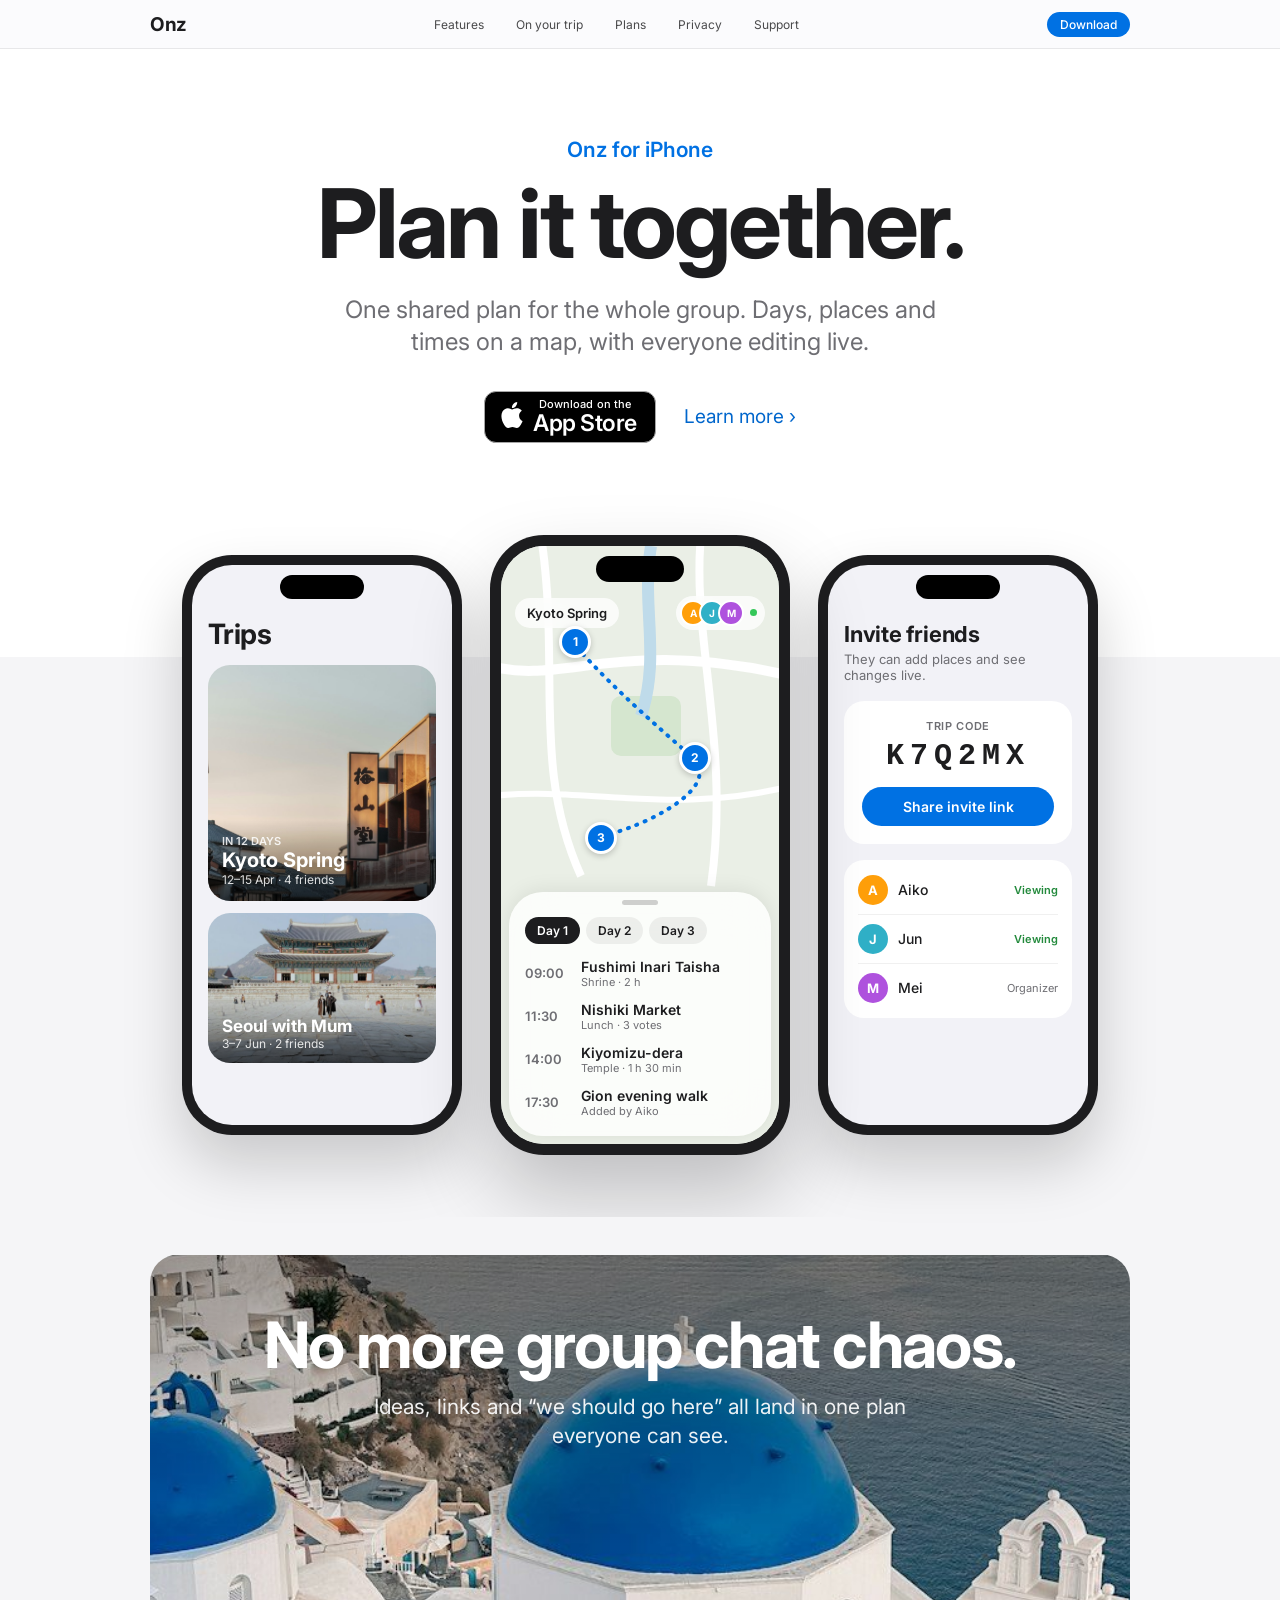
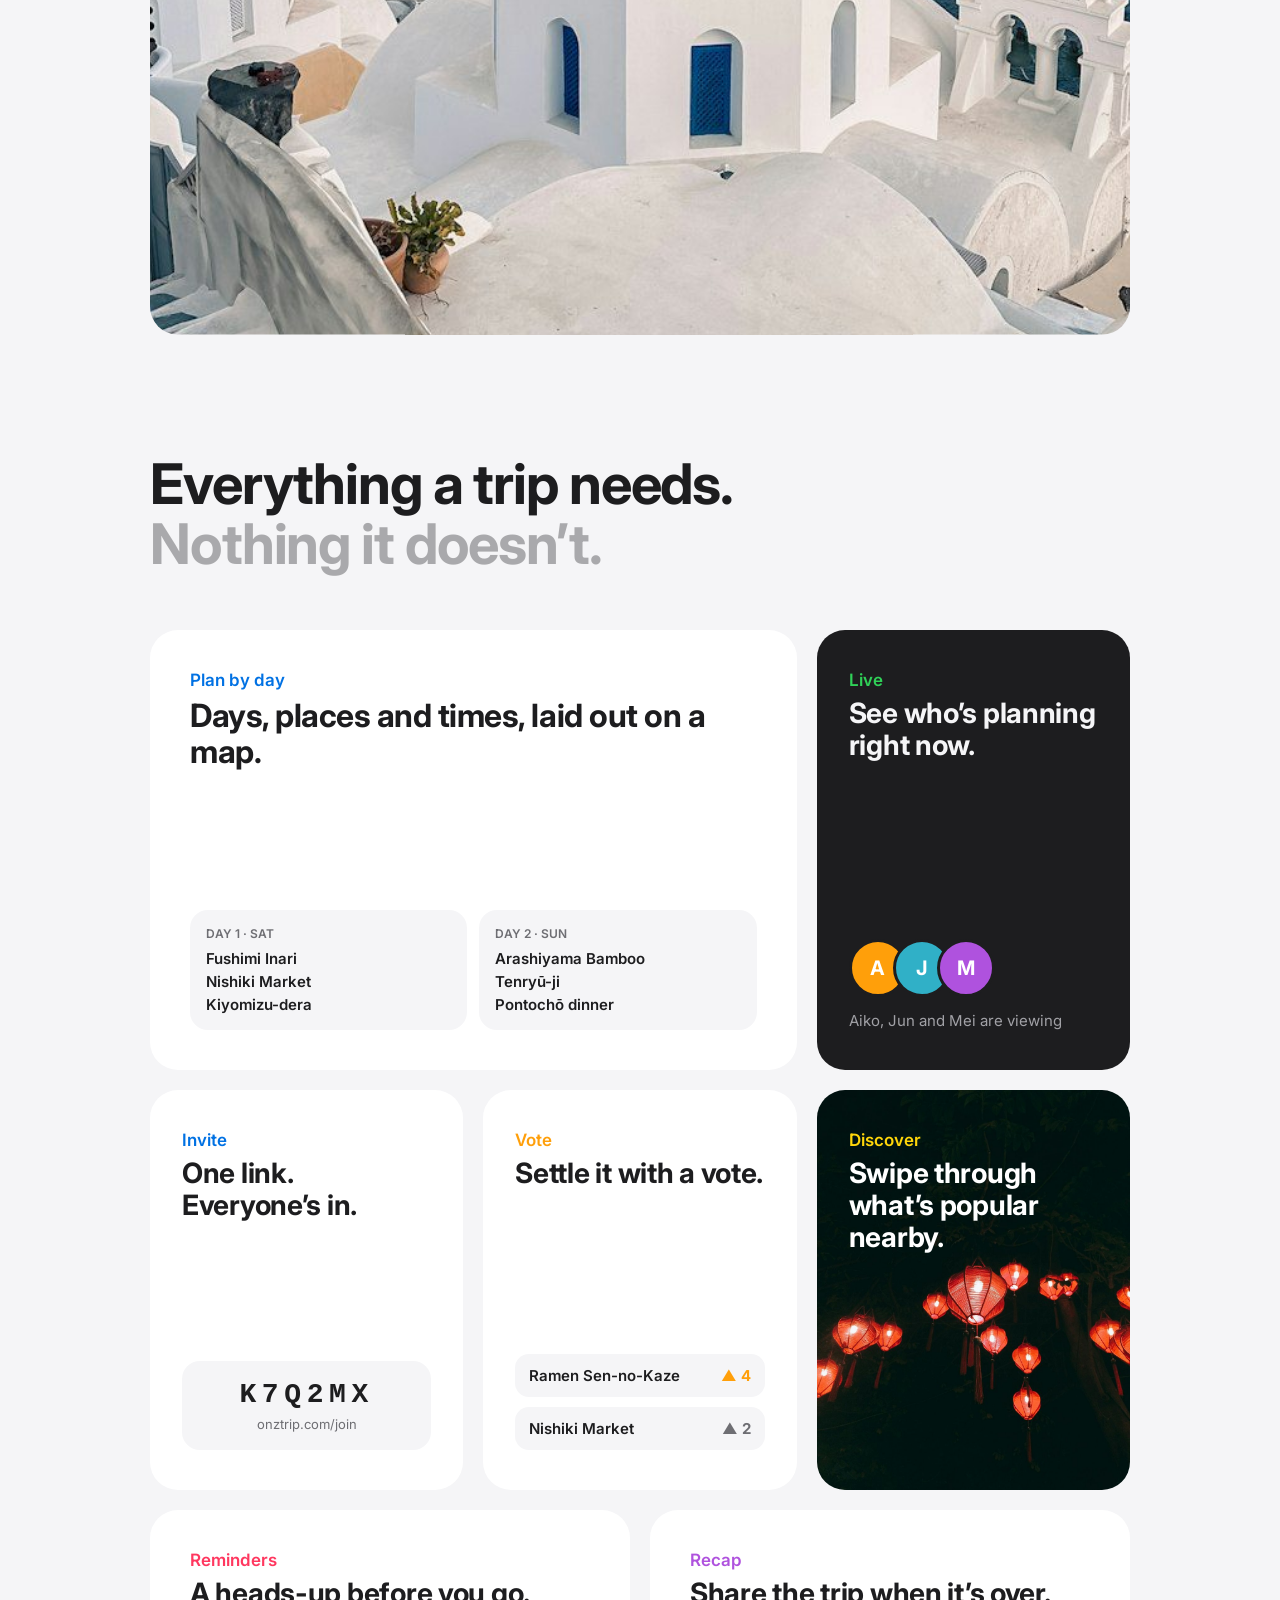
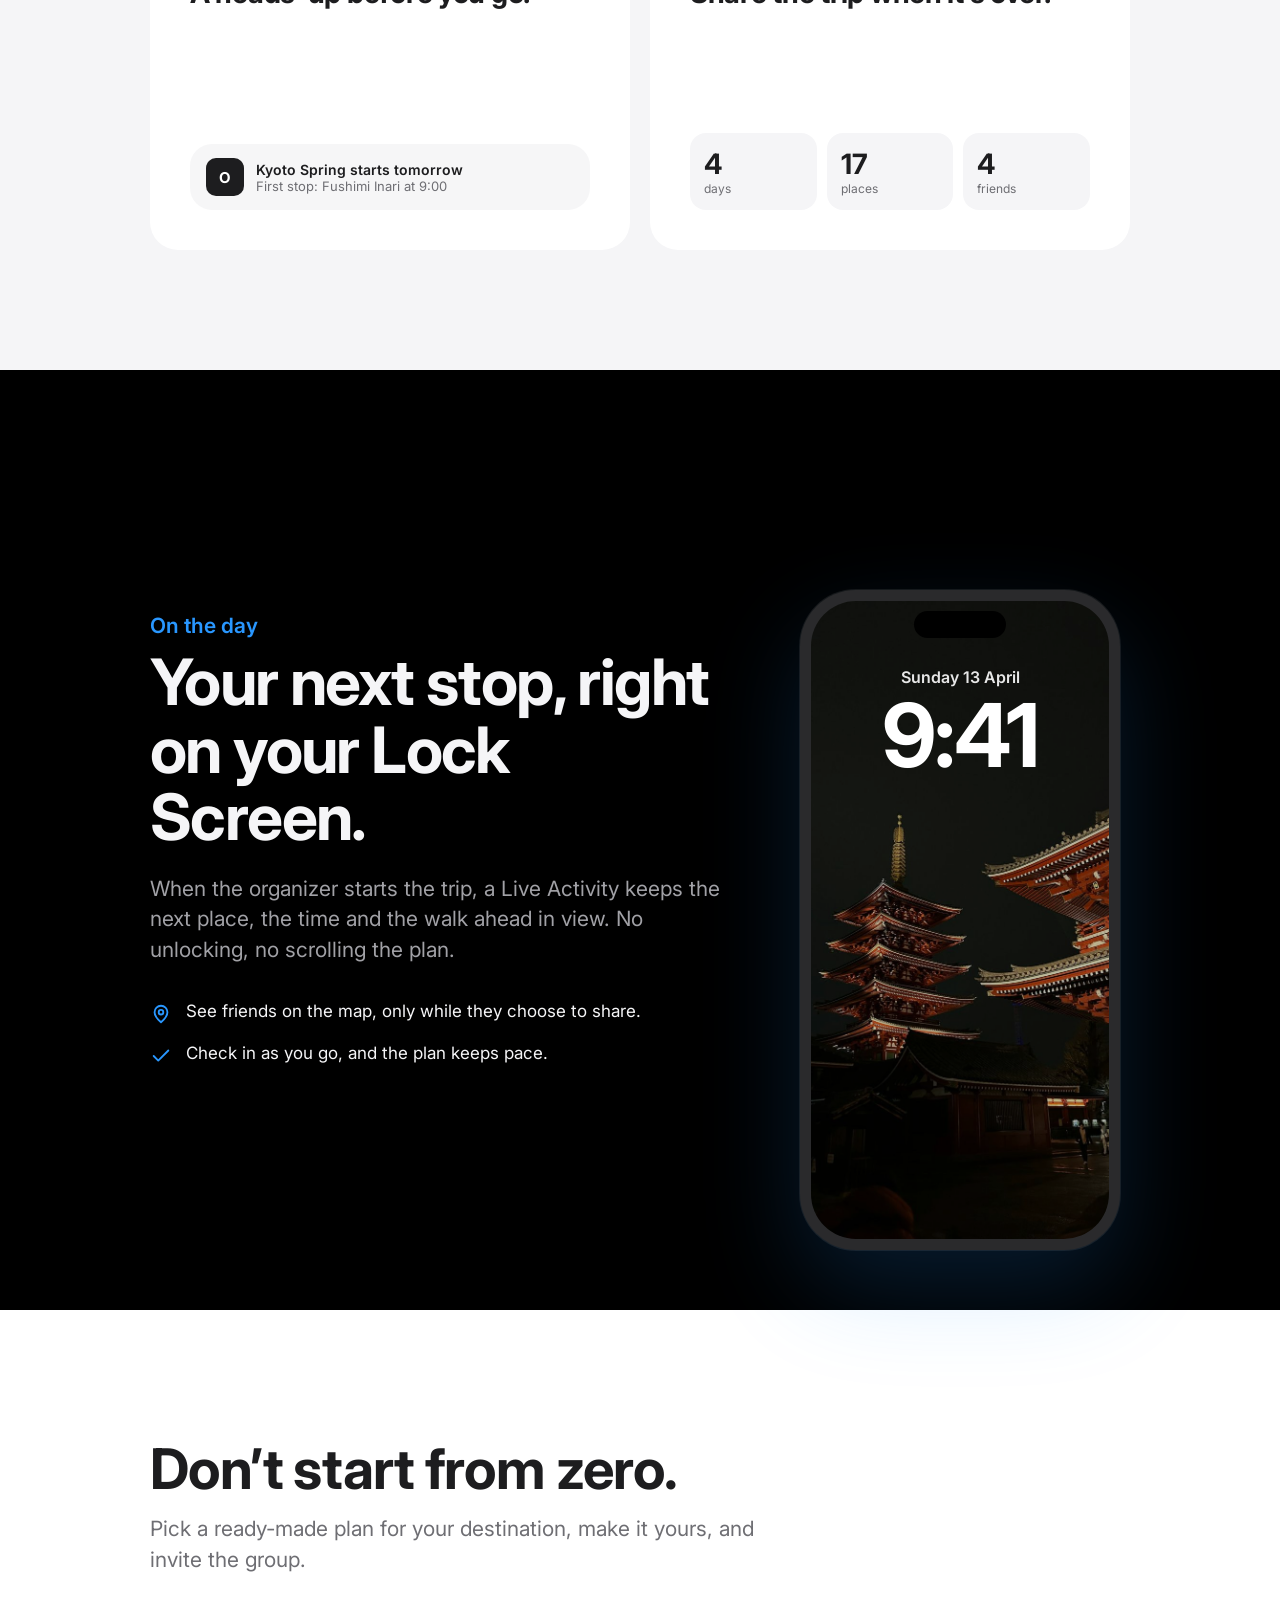
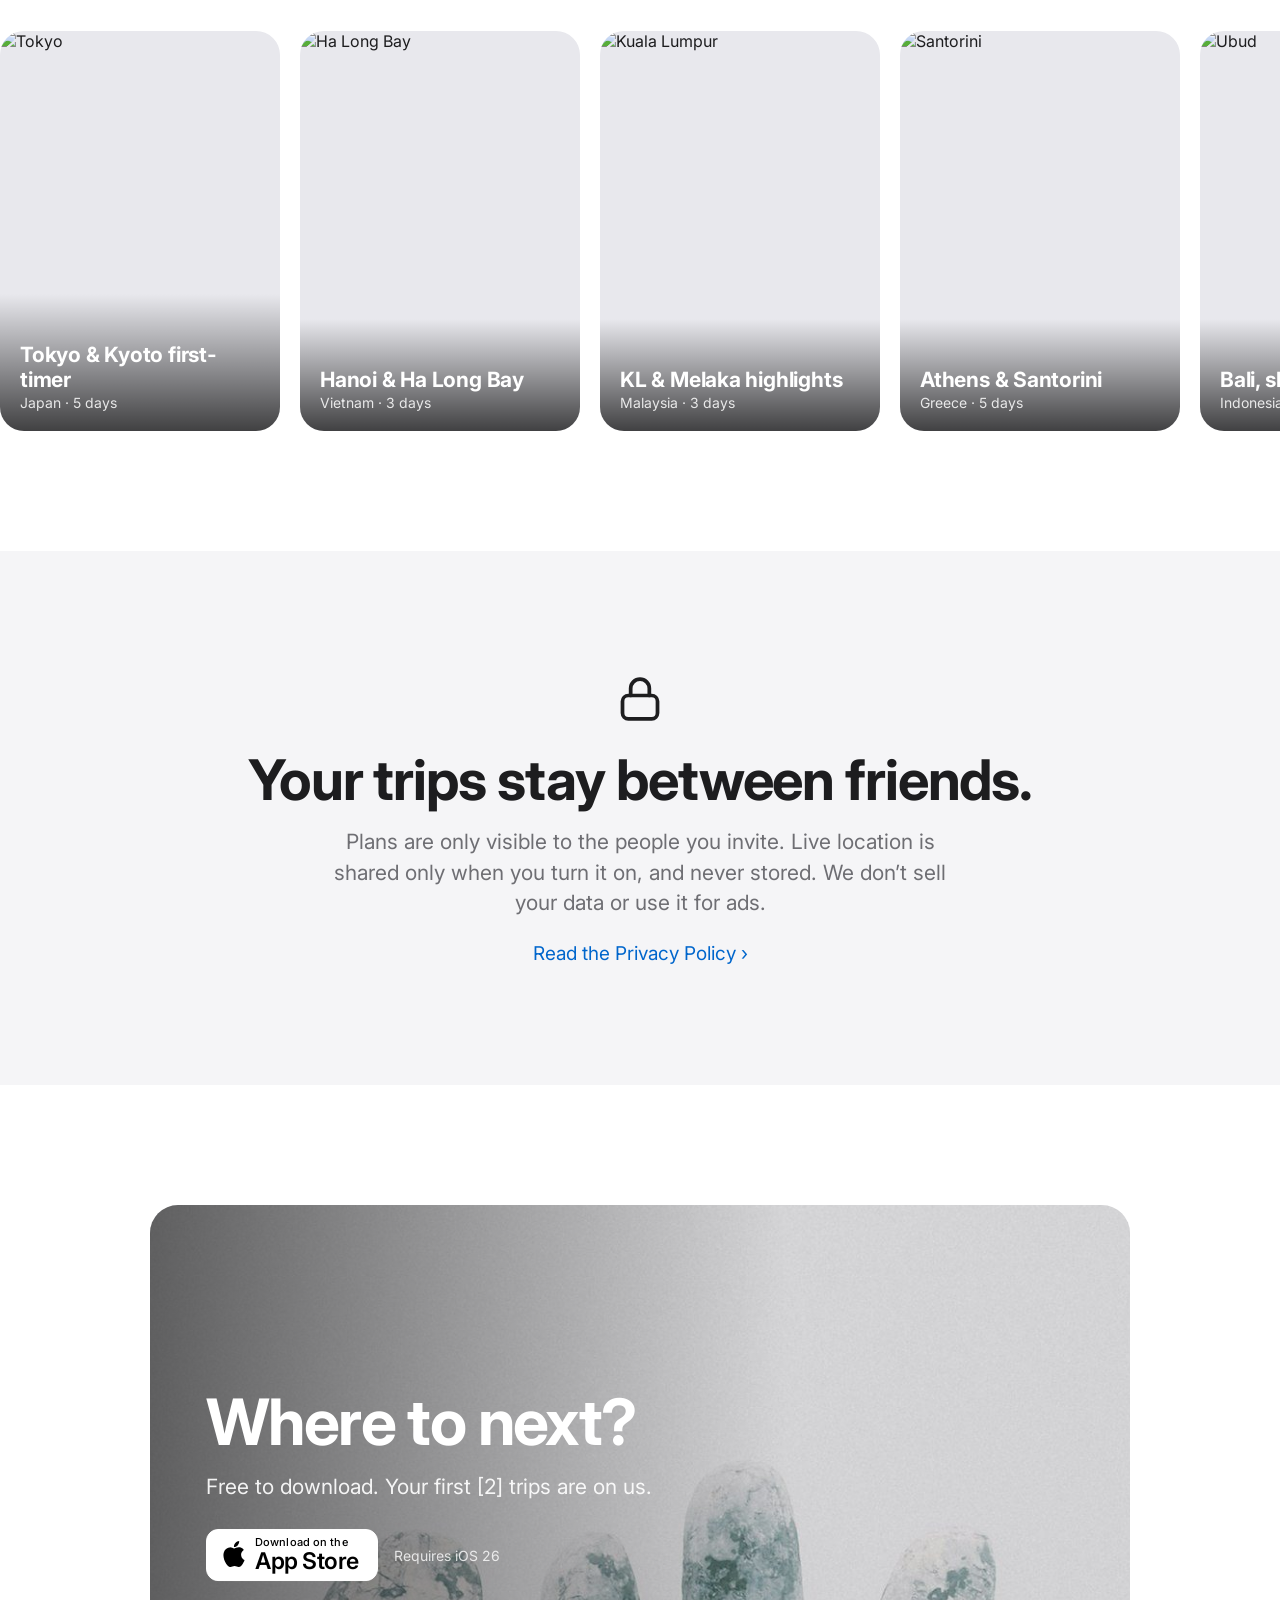
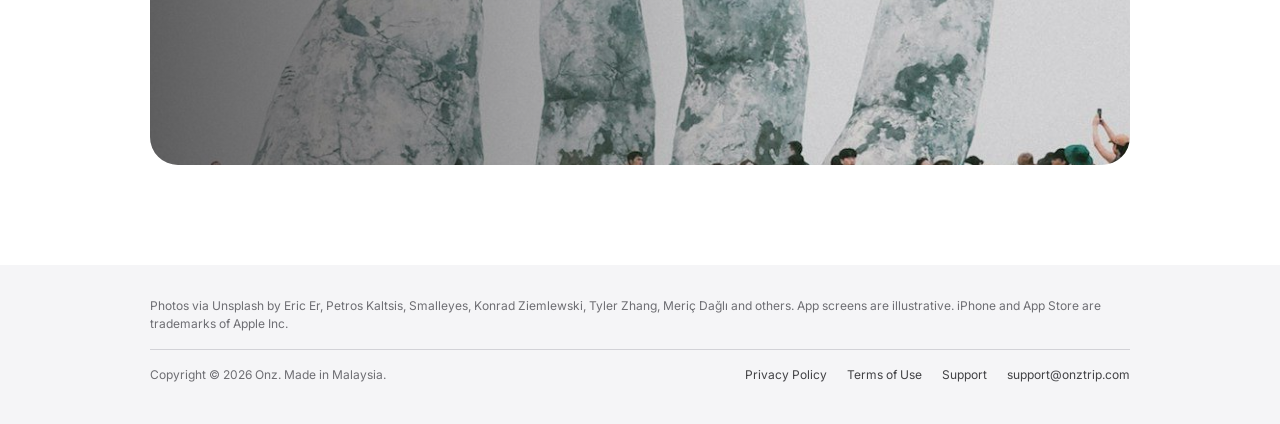
==== index.html @ f4219b3f "Add App Store badges and switch site icon to the new Onz logo - Replace the two "[App Store badge] D" ====
<!doctype html>
<html lang="en">
<head>
<meta charset="utf-8">
<meta name="viewport" content="width=device-width, initial-scale=1, viewport-fit=cover">
<title>Onz — Plan trips together</title>
<meta name="description" content="One shared trip plan for the whole group. Days, places and times on a map, with everyone editing live. Free on iPhone.">
<meta name="theme-color" content="#ffffff">
<meta property="og:type" content="website">
<meta property="og:site_name" content="Onz">
<meta property="og:title" content="Onz — Plan it together.">
<meta property="og:description" content="One shared trip plan for the whole group, with everyone editing live.">
<meta property="og:image" content="https://onztrip.com/images/santorini.jpg">
<meta property="og:url" content="https://onztrip.com/">
<meta name="twitter:card" content="summary_large_image">
<link rel="canonical" href="https://onztrip.com/">
<link rel="icon" type="image/png" href="favicon.png">
<link rel="apple-touch-icon" href="icon.png">
<script>document.documentElement.classList.add('js')</script>
<link rel="preconnect" href="https://fonts.googleapis.com">
<link href="https://fonts.googleapis.com/css2?family=Inter:wght@400;500;600;700;800&amp;display=swap" rel="stylesheet">
<style>
body{margin:0;background:#fff}
a{color:#0066cc;text-decoration:none}a:hover{text-decoration:underline}
.asb{display:inline-flex;align-items:center;gap:8px;height:52px;padding:0 18px 0 14px;box-sizing:border-box;border-radius:12px;background:#000;color:#fff;border:1px solid #a6a6a6;font-family:-apple-system,BlinkMacSystemFont,"SF Pro Display",Inter,sans-serif;text-decoration:none;line-height:1}
.asb:hover{text-decoration:none;opacity:.85}
.asb svg{width:26px;height:26px;flex:none;margin-top:-3px}
.asb span{display:flex;flex-direction:column;font-size:23px;font-weight:600;letter-spacing:-.02em}
.asb small{font-size:11px;font-weight:500;letter-spacing:.01em;margin-bottom:2px}
.asb-light{background:#fff;color:#000;border-color:#fff}
.wrap{max-width:1024px;margin:0 auto;padding:0 22px;box-sizing:border-box}
.bento{display:grid;grid-template-columns:repeat(6,minmax(0,1fr));gap:20px}
.s2{grid-column:span 2}.s3{grid-column:span 3}.s4{grid-column:span 4}.s6{grid-column:span 6}
.marquee{margin-top:56px;width:100%;overflow:hidden}
.track{display:flex;width:max-content;animation:marquee 140s linear infinite}
.marquee:hover .track{animation-play-state:paused}
.set{display:flex;gap:20px;padding-right:20px}
@keyframes marquee{to{transform:translateX(-50%)}}
.plan{position:relative;flex:0 0 auto;width:280px;height:400px;margin:0;border-radius:24px;overflow:hidden;background:#e8e8ed}
.plan img{width:100%;height:100%;object-fit:cover;display:block;transition:transform .6s cubic-bezier(.2,.7,.2,1)}
.plan:hover img{transform:scale(1.05)}
.plan figcaption{position:absolute;left:0;right:0;bottom:0;padding:48px 20px 20px;background:linear-gradient(transparent,rgba(0,0,0,.72));color:#fff;display:flex;flex-direction:column;gap:2px}
.plan .pt{font-size:21px;font-weight:700;line-height:1.2;letter-spacing:-.01em}
.plan .pm{font-size:14px;opacity:.85}
@media (max-width:734px){.plan{width:220px;height:320px}.plan .pt{font-size:18px}.track{animation-duration:110s}}
@media (max-width:900px){.side-phone{display:none !important}}
@media (max-width:734px){
.bento{grid-template-columns:minmax(0,1fr)}
.s2,.s3,.s4,.s6{grid-column:auto}
.hero-h{font-size:56px !important}
.sec-h{font-size:40px !important}
.split{flex-direction:column !important}
.navlinks{display:none !important}
}

html{scroll-behavior:smooth}
nav{-webkit-backdrop-filter:saturate(180%) blur(20px)}
/* entrance on load */
@keyframes rise{from{opacity:0;translate:0 36px}}
.intro{animation:rise 1s cubic-bezier(.2,.7,.2,1) both;animation-delay:var(--d,0ms)}
.ph{animation:rise 1.3s cubic-bezier(.2,.7,.2,1) both}
.ph-center{animation-delay:.35s}.ph-left,.ph-right{animation-delay:.5s}
/* hero: side phones fan out as the page scrolls */
.ph-left{transform:translate(calc(var(--p,0) * -70px), calc(-20px + var(--p,0) * 50px)) rotate(calc(var(--p,0) * -7deg))}
.ph-right{transform:translate(calc(var(--p,0) * 70px), calc(-20px + var(--p,0) * 50px)) rotate(calc(var(--p,0) * 7deg))}
.ph-center{transform:scale(calc(1 + var(--p,0) * 0.06))}
/* reveal on scroll */
.js .reveal{opacity:0;translate:0 44px;transition:opacity 1s cubic-bezier(.2,.7,.2,1) var(--d,0ms),translate 1s cubic-bezier(.2,.7,.2,1) var(--d,0ms)}
.js .reveal.in{opacity:1;translate:0 0}
/* photo grows from card to full bleed */
.expand{--inset:max(22px, calc((100vw - 980px) / 2));clip-path:inset(0 calc((1 - var(--p,1)) * var(--inset)) round calc((1 - var(--p,1)) * 28px))}
.zoom{transform:scale(calc(1.18 - var(--p,1) * 0.18));transform-origin:center}
/* grey line darkens */
.dim{color:rgba(29,29,31,calc(0.35 + var(--p,1) * 0.65))}
/* live activity slides in, progress fills */
.la{opacity:clamp(0, (var(--p,1) - 0.35) * 3, 1);transform:translateY(calc((1 - clamp(0, (var(--p,1) - 0.35) * 3, 1)) * 60px))}
.la-bar{width:calc(clamp(0, (var(--p,1) - 0.55) * 2.5, 1) * 40%)}
.lock-phone{transform:translateY(calc((1 - var(--p,1)) * 80px))}
@media (prefers-reduced-motion: reduce){
html{scroll-behavior:auto}
.track{animation:none}
.marquee{overflow-x:auto}
.set[aria-hidden]{display:none}
.intro,.ph{animation:none}
.js .reveal{opacity:1;translate:none;transition:none}
}
</style>
</head>
<body>
<div style="font-family: -apple-system, BlinkMacSystemFont, 'SF Pro Display', Inter, 'Helvetica Neue', sans-serif; color: #1d1d1f; background: #ffffff; -webkit-font-smoothing: antialiased; overflow-x: clip">

<!-- Global nav -->
<nav aria-label="Main" style="position: sticky; top: 0; z-index: 2; height: 48px; background: rgba(251,251,253,0.8); backdrop-filter: saturate(180%) blur(20px); border-bottom: 1px solid rgba(0,0,0,0.08)">
<div class="wrap" style="height: 48px; display: flex; align-items: center; justify-content: space-between; gap: 24px">
<a href="#top" style="color: #1d1d1f; font-weight: 700; font-size: 19px; letter-spacing: -0.02em; text-decoration: none">Onz</a>
<div class="navlinks" style="display: flex; gap: 32px; font-size: 12px">
<a href="#features" style="color: #1d1d1f; opacity: 0.8">Features</a>
<a href="#lockscreen" style="color: #1d1d1f; opacity: 0.8">On your trip</a>
<a href="#plans" style="color: #1d1d1f; opacity: 0.8">Plans</a>
<a href="#privacy" style="color: #1d1d1f; opacity: 0.8">Privacy</a>
<a href="https://onztrip.com/support/" style="color: #1d1d1f; opacity: 0.8">Support</a>
</div>
<a href="#download" style="background: #0071e3; color: #fff; font-size: 12px; font-weight: 500; padding: 5px 13px; border-radius: 980px; text-decoration: none">Download</a>
</div>
</nav>

<!-- Hero -->
<header id="top" data-scroll="out" style="padding: 88px 0 0; text-align: center; background: linear-gradient(#ffffff 0%, #ffffff 55%, #f5f5f7 55%)">
<div class="wrap">
<p class="intro" style="--d: 0ms; margin: 0 0 12px; font-size: 21px; font-weight: 600; color: #0071e3">Onz for iPhone</p>
<h1 class="hero-h intro" style="--d: 120ms; margin: 0; font-size: 96px; line-height: 1.04; font-weight: 700; letter-spacing: -0.03em">Plan it together.</h1>
<p class="intro" style="--d: 240ms; margin: 20px auto 0; max-width: 620px; font-size: 24px; line-height: 1.35; color: #6e6e73; font-weight: 400">One shared plan for the whole group. Days, places and times on a map, with everyone editing live.</p>
<div class="intro" style="--d: 360ms; margin-top: 32px; display: flex; gap: 28px; justify-content: center; align-items: center; flex-wrap: wrap">
<a class="asb" href="#download" aria-label="Download on the App Store"><svg viewBox="0 0 24 24" aria-hidden="true"><path fill="currentColor" d="M12.152 6.896c-.948 0-2.415-1.078-3.96-1.04-2.04.027-3.91 1.183-4.961 3.014-2.117 3.675-.546 9.103 1.519 12.09 1.013 1.454 2.208 3.09 3.792 3.039 1.52-.065 2.09-.987 3.935-.987 1.831 0 2.35.987 3.96.948 1.637-.026 2.676-1.48 3.676-2.948 1.156-1.688 1.636-3.325 1.662-3.415-.039-.013-3.182-1.221-3.22-4.857-.026-3.04 2.48-4.494 2.597-4.559-1.429-2.09-3.623-2.324-4.39-2.376-2-.156-3.675 1.09-4.61 1.09zM15.53 3.83c.843-1.012 1.4-2.427 1.245-3.83-1.207.052-2.662.805-3.532 1.818-.78.896-1.454 2.338-1.273 3.714 1.338.104 2.715-.688 3.559-1.701"/></svg><span><small>Download on the</small>App Store</span></a>
<a href="#features" style="font-size: 19px; color: #0066cc">Learn more ›</a>
</div>

<!-- Three phones -->
<div style="margin-top: 72px; display: flex; justify-content: center; align-items: flex-end; gap: 28px; height: 640px">

<!-- Left phone: Trips -->
<div class="side-phone ph ph-left" style="width: 280px; height: 580px; flex-shrink: 0; border-radius: 50px; background: #1d1d1f; padding: 10px; box-sizing: border-box; box-shadow: 0 30px 60px rgba(0,0,0,0.18)">
<div style="width: 100%; height: 100%; border-radius: 40px; background: #f2f2f7; overflow: hidden; position: relative; text-align: left">
<div style="position: absolute; top: 10px; left: 50%; transform: translateX(-50%); width: 84px; height: 24px; border-radius: 12px; background: #000"></div>
<div style="padding: 52px 16px 0">
<div style="font-size: 28px; font-weight: 700; letter-spacing: -0.02em">Trips</div>
<div style="margin-top: 14px; border-radius: 22px; overflow: hidden; height: 236px; position: relative">
<img src="images/kyoto.jpg" alt="Street in Kyoto at dusk" style="width: 100%; height: 100%; object-fit: cover; display: block">
<div style="position: absolute; left: 0; right: 0; bottom: 0; padding: 14px; background: linear-gradient(transparent, rgba(0,0,0,0.65)); color: #fff">
<div style="font-size: 11px; font-weight: 600; opacity: 0.85">IN 12 DAYS</div>
<div style="font-size: 20px; font-weight: 700">Kyoto Spring</div>
<div style="font-size: 12px; opacity: 0.85">12–15 Apr · 4 friends</div>
</div>
</div>
<div style="margin-top: 12px; border-radius: 22px; overflow: hidden; height: 150px; position: relative">
<img src="images/seoul.jpg" alt="Gyeongbokgung Palace, Seoul" style="width: 100%; height: 100%; object-fit: cover; display: block">
<div style="position: absolute; left: 0; right: 0; bottom: 0; padding: 12px 14px; background: linear-gradient(transparent, rgba(0,0,0,0.65)); color: #fff">
<div style="font-size: 17px; font-weight: 700">Seoul with Mum</div>
<div style="font-size: 12px; opacity: 0.85">3–7 Jun · 2 friends</div>
</div>
</div>
</div>
</div>
</div>

<!-- Center phone: Map + sheet -->
<div class="ph ph-center" style="width: 300px; height: 620px; flex-shrink: 0; border-radius: 54px; background: #1d1d1f; padding: 11px; box-sizing: border-box; box-shadow: 0 40px 80px rgba(0,0,0,0.22); position: relative; z-index: 1">
<div style="width: 100%; height: 100%; border-radius: 43px; background: #e9efe9; overflow: hidden; position: relative; text-align: left">
<svg aria-hidden="true" width="278" height="598" viewBox="0 0 278 598" style="position: absolute; inset: 0">
<rect width="278" height="598" fill="#eaefe6"></rect>
<path d="M-10 120 C 60 140, 120 90, 290 130" stroke="#ffffff" stroke-width="10" fill="none"></path>
<path d="M40 -10 C 60 120, 30 220, 80 330" stroke="#ffffff" stroke-width="8" fill="none"></path>
<path d="M200 -10 C 190 90, 230 200, 210 340" stroke="#ffffff" stroke-width="8" fill="none"></path>
<path d="M-10 250 C 90 240, 170 270, 290 240" stroke="#ffffff" stroke-width="6" fill="none"></path>
<rect x="110" y="150" width="70" height="60" rx="10" fill="#d5e6cf"></rect>
<path d="M150 0 C 140 60, 160 110, 140 170" stroke="#bfdbea" stroke-width="12" fill="none"></path>
<path d="M70 95 C 110 140, 150 175, 190 210 S 120 290, 96 290" stroke="#0071e3" stroke-width="4" stroke-linecap="round" stroke-dasharray="1 8" fill="none"></path>
</svg>
<div style="position: absolute; top: 10px; left: 50%; transform: translateX(-50%); width: 88px; height: 26px; border-radius: 13px; background: #000"></div>
<div style="position: absolute; top: 50px; left: 14px; right: 14px; display: flex; justify-content: space-between; align-items: center">
<div style="padding: 7px 12px; border-radius: 980px; background: rgba(255,255,255,0.75); backdrop-filter: blur(12px); font-size: 13px; font-weight: 600">Kyoto Spring</div>
<div style="display: flex; align-items: center; padding: 4px 8px 4px 4px; border-radius: 980px; background: rgba(255,255,255,0.75); backdrop-filter: blur(12px); gap: 6px">
<div style="display: flex">
<div style="width: 22px; height: 22px; border-radius: 50%; background: #ff9f0a; border: 2px solid #fff; color: #fff; font-size: 10px; font-weight: 700; display: grid; place-items: center">A</div>
<div style="width: 22px; height: 22px; border-radius: 50%; background: #30b0c7; border: 2px solid #fff; margin-left: -7px; color: #fff; font-size: 10px; font-weight: 700; display: grid; place-items: center">J</div>
<div style="width: 22px; height: 22px; border-radius: 50%; background: #af52de; border: 2px solid #fff; margin-left: -7px; color: #fff; font-size: 10px; font-weight: 700; display: grid; place-items: center">M</div>
</div>
<div style="width: 7px; height: 7px; border-radius: 50%; background: #34c759"></div>
</div>
</div>
<div style="position: absolute; left: 58px; top: 80px; width: 26px; height: 26px; border-radius: 50%; background: #0071e3; color: #fff; font-size: 12px; font-weight: 700; display: grid; place-items: center; border: 3px solid #fff; box-shadow: 0 2px 6px rgba(0,0,0,0.2)">1</div>
<div style="position: absolute; left: 178px; top: 196px; width: 26px; height: 26px; border-radius: 50%; background: #0071e3; color: #fff; font-size: 12px; font-weight: 700; display: grid; place-items: center; border: 3px solid #fff; box-shadow: 0 2px 6px rgba(0,0,0,0.2)">2</div>
<div style="position: absolute; left: 84px; top: 276px; width: 26px; height: 26px; border-radius: 50%; background: #0071e3; color: #fff; font-size: 12px; font-weight: 700; display: grid; place-items: center; border: 3px solid #fff; box-shadow: 0 2px 6px rgba(0,0,0,0.2)">3</div>
<div style="position: absolute; left: 8px; right: 8px; bottom: 8px; border-radius: 34px; background: rgba(255,255,255,0.82); backdrop-filter: blur(24px) saturate(180%); box-shadow: 0 -2px 20px rgba(0,0,0,0.08); padding: 8px 16px 18px">
<div style="width: 36px; height: 5px; border-radius: 3px; background: rgba(0,0,0,0.18); margin: 0 auto 12px"></div>
<div style="display: flex; gap: 6px">
<div style="padding: 6px 12px; border-radius: 980px; background: #1d1d1f; color: #fff; font-size: 12px; font-weight: 600">Day 1</div>
<div style="padding: 6px 12px; border-radius: 980px; background: rgba(0,0,0,0.06); font-size: 12px; font-weight: 600">Day 2</div>
<div style="padding: 6px 12px; border-radius: 980px; background: rgba(0,0,0,0.06); font-size: 12px; font-weight: 600">Day 3</div>
</div>
<div style="margin-top: 14px; display: flex; flex-direction: column; gap: 12px">
<div style="display: flex; gap: 12px; align-items: center">
<div style="width: 44px; font-size: 13px; font-weight: 600; color: #6e6e73">09:00</div>
<div style="flex: 1; min-width: 0"><div style="font-size: 14px; font-weight: 600">Fushimi Inari Taisha</div><div style="font-size: 11px; color: #6e6e73">Shrine · 2 h</div></div>
</div>
<div style="display: flex; gap: 12px; align-items: center">
<div style="width: 44px; font-size: 13px; font-weight: 600; color: #6e6e73">11:30</div>
<div style="flex: 1; min-width: 0"><div style="font-size: 14px; font-weight: 600">Nishiki Market</div><div style="font-size: 11px; color: #6e6e73">Lunch · 3 votes</div></div>
</div>
<div style="display: flex; gap: 12px; align-items: center">
<div style="width: 44px; font-size: 13px; font-weight: 600; color: #6e6e73">14:00</div>
<div style="flex: 1; min-width: 0"><div style="font-size: 14px; font-weight: 600">Kiyomizu-dera</div><div style="font-size: 11px; color: #6e6e73">Temple · 1 h 30 min</div></div>
</div>
<div style="display: flex; gap: 12px; align-items: center">
<div style="width: 44px; font-size: 13px; font-weight: 600; color: #6e6e73">17:30</div>
<div style="flex: 1; min-width: 0"><div style="font-size: 14px; font-weight: 600">Gion evening walk</div><div style="font-size: 11px; color: #6e6e73">Added by Aiko</div></div>
</div>
</div>
</div>
</div>
</div>

<!-- Right phone: Invite -->
<div class="side-phone ph ph-right" style="width: 280px; height: 580px; flex-shrink: 0; border-radius: 50px; background: #1d1d1f; padding: 10px; box-sizing: border-box; box-shadow: 0 30px 60px rgba(0,0,0,0.18)">
<div style="width: 100%; height: 100%; border-radius: 40px; background: #f2f2f7; overflow: hidden; position: relative; text-align: left">
<div style="position: absolute; top: 10px; left: 50%; transform: translateX(-50%); width: 84px; height: 24px; border-radius: 12px; background: #000"></div>
<div style="padding: 56px 16px 0">
<div style="font-size: 22px; font-weight: 700; letter-spacing: -0.01em">Invite friends</div>
<div style="font-size: 13px; color: #6e6e73; margin-top: 4px">They can add places and see changes live.</div>
<div style="margin-top: 18px; background: #fff; border-radius: 20px; padding: 18px; text-align: center">
<div style="font-size: 11px; font-weight: 600; letter-spacing: 0.06em; color: #6e6e73">TRIP CODE</div>
<div style="font-family: ui-monospace, 'SF Mono', Menlo, monospace; font-size: 30px; font-weight: 700; letter-spacing: 0.2em; margin: 6px 0 14px">K7Q2MX</div>
<div style="background: #0071e3; color: #fff; border-radius: 980px; padding: 11px; font-size: 14px; font-weight: 600">Share invite link</div>
</div>
<div style="margin-top: 16px; background: #fff; border-radius: 20px; padding: 6px 14px">
<div style="display: flex; align-items: center; gap: 10px; padding: 9px 0; border-bottom: 1px solid rgba(0,0,0,0.06)">
<div style="width: 30px; height: 30px; border-radius: 50%; background: #ff9f0a; color: #fff; font-size: 13px; font-weight: 700; display: grid; place-items: center">A</div>
<div style="flex: 1; font-size: 14px; font-weight: 500">Aiko</div>
<div style="font-size: 11px; color: #248a3d; font-weight: 600">Viewing</div>
</div>
<div style="display: flex; align-items: center; gap: 10px; padding: 9px 0; border-bottom: 1px solid rgba(0,0,0,0.06)">
<div style="width: 30px; height: 30px; border-radius: 50%; background: #30b0c7; color: #fff; font-size: 13px; font-weight: 700; display: grid; place-items: center">J</div>
<div style="flex: 1; font-size: 14px; font-weight: 500">Jun</div>
<div style="font-size: 11px; color: #248a3d; font-weight: 600">Viewing</div>
</div>
<div style="display: flex; align-items: center; gap: 10px; padding: 9px 0">
<div style="width: 30px; height: 30px; border-radius: 50%; background: #af52de; color: #fff; font-size: 13px; font-weight: 700; display: grid; place-items: center">M</div>
<div style="flex: 1; font-size: 14px; font-weight: 500">Mei</div>
<div style="font-size: 11px; color: #6e6e73">Organizer</div>
</div>
</div>
</div>
</div>
</div>

</div>
</div>
</header>

<!-- Photo statement -->
<section data-scroll="enter" style="background: #f5f5f7; padding: 100px 0 0">
<div>
<div class="expand" style="position: relative; overflow: hidden; height: 680px">
<img loading="lazy" decoding="async" src="images/santorini.jpg" class="zoom" alt="Blue domed church above the sea in Santorini" style="width: 100%; height: 100%; object-fit: cover; object-position: center 70%; display: block">
<div style="position: absolute; inset: 0; background: linear-gradient(rgba(0,0,0,0.35), transparent 45%)"></div>
<div style="position: absolute; top: 56px; left: 0; right: 0; text-align: center; color: #fff; padding: 0 24px">
<h2 class="sec-h reveal" style="margin: 0; font-size: 64px; line-height: 1.05; font-weight: 700; letter-spacing: -0.025em">No more group chat chaos.</h2>
<p style="margin: 14px auto 0; max-width: 560px; font-size: 21px; line-height: 1.4; opacity: 0.92">Ideas, links and “we should go here” all land in one plan everyone can see.</p>
</div>
</div>
</div>
</section>

<!-- Features bento -->
<section id="features" style="background: #f5f5f7; padding: 120px 0">
<div class="wrap">
<h2 class="sec-h reveal" style="margin: 0 0 12px; font-size: 56px; line-height: 1.07; font-weight: 700; letter-spacing: -0.02em">Everything a trip needs.<br><span class="dim" data-scroll="enter">Nothing it doesn’t.</span></h2>
<div class="bento" style="margin-top: 56px">

<div class="s4 reveal" style="background: #fff; border-radius: 28px; padding: 40px; box-sizing: border-box; min-height: 440px; display: flex; flex-direction: column; justify-content: space-between; gap: 32px">
<div>
<p style="margin: 0; font-size: 17px; font-weight: 600; color: #0071e3">Plan by day</p>
<h3 style="margin: 8px 0 0; font-size: 32px; line-height: 1.12; font-weight: 700; letter-spacing: -0.015em">Days, places and times, laid out on a map.</h3>
</div>
<div style="display: flex; gap: 12px; flex-wrap: wrap">
<div style="flex: 1 1 200px; background: #f5f5f7; border-radius: 18px; padding: 16px">
<div style="font-size: 12px; font-weight: 600; color: #6e6e73">DAY 1 · SAT</div>
<div style="font-size: 15px; font-weight: 600; margin-top: 8px">Fushimi Inari</div>
<div style="font-size: 15px; font-weight: 600; margin-top: 4px">Nishiki Market</div>
<div style="font-size: 15px; font-weight: 600; margin-top: 4px">Kiyomizu-dera</div>
</div>
<div style="flex: 1 1 200px; background: #f5f5f7; border-radius: 18px; padding: 16px">
<div style="font-size: 12px; font-weight: 600; color: #6e6e73">DAY 2 · SUN</div>
<div style="font-size: 15px; font-weight: 600; margin-top: 8px">Arashiyama Bamboo</div>
<div style="font-size: 15px; font-weight: 600; margin-top: 4px">Tenryū-ji</div>
<div style="font-size: 15px; font-weight: 600; margin-top: 4px">Pontochō dinner</div>
</div>
</div>
</div>

<div class="s2 reveal" style="background: #1d1d1f; color: #f5f5f7; border-radius: 28px; padding: 40px 32px; box-sizing: border-box; min-height: 440px; display: flex; flex-direction: column; justify-content: space-between; gap: 32px">
<div>
<p style="margin: 0; font-size: 17px; font-weight: 600; color: #30d158">Live</p>
<h3 style="margin: 8px 0 0; font-size: 28px; line-height: 1.14; font-weight: 700; letter-spacing: -0.01em">See who’s planning right now.</h3>
</div>
<div>
<div style="display: flex">
<div style="width: 52px; height: 52px; border-radius: 50%; background: #ff9f0a; border: 3px solid #1d1d1f; color: #fff; font-weight: 700; font-size: 20px; display: grid; place-items: center">A</div>
<div style="width: 52px; height: 52px; border-radius: 50%; background: #30b0c7; border: 3px solid #1d1d1f; margin-left: -14px; color: #fff; font-weight: 700; font-size: 20px; display: grid; place-items: center">J</div>
<div style="width: 52px; height: 52px; border-radius: 50%; background: #af52de; border: 3px solid #1d1d1f; margin-left: -14px; color: #fff; font-weight: 700; font-size: 20px; display: grid; place-items: center">M</div>
</div>
<p style="margin: 14px 0 0; font-size: 15px; color: #a1a1a6">Aiko, Jun and Mei are viewing</p>
</div>
</div>

<div class="s2 reveal" style="background: #fff; border-radius: 28px; padding: 40px 32px; box-sizing: border-box; min-height: 400px; display: flex; flex-direction: column; justify-content: space-between; gap: 28px">
<div>
<p style="margin: 0; font-size: 17px; font-weight: 600; color: #0071e3">Invite</p>
<h3 style="margin: 8px 0 0; font-size: 28px; line-height: 1.14; font-weight: 700; letter-spacing: -0.01em">One link. Everyone’s in.</h3>
</div>
<div style="background: #f5f5f7; border-radius: 18px; padding: 18px; text-align: center">
<div style="font-family: ui-monospace, 'SF Mono', Menlo, monospace; font-size: 28px; font-weight: 700; letter-spacing: 0.2em">K7Q2MX</div>
<div style="font-size: 13px; color: #6e6e73; margin-top: 6px">onztrip.com/join</div>
</div>
</div>

<div class="s2 reveal" style="background: #fff; border-radius: 28px; padding: 40px 32px; box-sizing: border-box; min-height: 400px; display: flex; flex-direction: column; justify-content: space-between; gap: 28px">
<div>
<p style="margin: 0; font-size: 17px; font-weight: 600; color: #ff9f0a">Vote</p>
<h3 style="margin: 8px 0 0; font-size: 28px; line-height: 1.14; font-weight: 700; letter-spacing: -0.01em">Settle it with a vote.</h3>
</div>
<div style="display: flex; flex-direction: column; gap: 10px">
<div style="display: flex; justify-content: space-between; align-items: center; background: #f5f5f7; border-radius: 14px; padding: 12px 14px"><span style="font-size: 15px; font-weight: 600">Ramen Sen-no-Kaze</span><span style="font-size: 15px; font-weight: 700; color: #ff9f0a">▲ 4</span></div>
<div style="display: flex; justify-content: space-between; align-items: center; background: #f5f5f7; border-radius: 14px; padding: 12px 14px"><span style="font-size: 15px; font-weight: 600">Nishiki Market</span><span style="font-size: 15px; font-weight: 700; color: #6e6e73">▲ 2</span></div>
</div>
</div>

<div class="s2 reveal" style="border-radius: 28px; overflow: hidden; position: relative; min-height: 400px">
<img loading="lazy" decoding="async" src="images/hoian.jpg" alt="Red lanterns at night in Hội An" style="position: absolute; inset: 0; width: 100%; height: 100%; object-fit: cover">
<div style="position: relative; padding: 40px 32px; color: #fff">
<p style="margin: 0; font-size: 17px; font-weight: 600; color: #ffd60a">Discover</p>
<h3 style="margin: 8px 0 0; font-size: 28px; line-height: 1.14; font-weight: 700; letter-spacing: -0.01em">Swipe through what’s popular nearby.</h3>
</div>
</div>

<div class="s3 reveal" style="background: #fff; border-radius: 28px; padding: 40px; box-sizing: border-box; min-height: 340px; display: flex; flex-direction: column; justify-content: space-between; gap: 28px">
<div>
<p style="margin: 0; font-size: 17px; font-weight: 600; color: #ff375f">Reminders</p>
<h3 style="margin: 8px 0 0; font-size: 28px; line-height: 1.14; font-weight: 700; letter-spacing: -0.01em">A heads-up before you go.</h3>
</div>
<div style="display: flex; gap: 12px; align-items: center; background: rgba(245,245,247,0.9); border-radius: 22px; padding: 14px 16px">
<div style="width: 38px; height: 38px; border-radius: 10px; background: #1d1d1f; color: #fff; font-weight: 700; font-size: 15px; display: grid; place-items: center; flex-shrink: 0">O</div>
<div style="min-width: 0"><div style="font-size: 14px; font-weight: 600">Kyoto Spring starts tomorrow</div><div style="font-size: 13px; color: #6e6e73">First stop: Fushimi Inari at 9:00</div></div>
</div>
</div>

<div class="s3 reveal" style="background: #fff; border-radius: 28px; padding: 40px; box-sizing: border-box; min-height: 340px; display: flex; flex-direction: column; justify-content: space-between; gap: 28px">
<div>
<p style="margin: 0; font-size: 17px; font-weight: 600; color: #af52de">Recap</p>
<h3 style="margin: 8px 0 0; font-size: 28px; line-height: 1.14; font-weight: 700; letter-spacing: -0.01em">Share the trip when it’s over.</h3>
</div>
<div style="display: flex; gap: 10px">
<div style="flex: 1; background: #f5f5f7; border-radius: 16px; padding: 14px"><div style="font-size: 28px; font-weight: 700">4</div><div style="font-size: 12px; color: #6e6e73">days</div></div>
<div style="flex: 1; background: #f5f5f7; border-radius: 16px; padding: 14px"><div style="font-size: 28px; font-weight: 700">17</div><div style="font-size: 12px; color: #6e6e73">places</div></div>
<div style="flex: 1; background: #f5f5f7; border-radius: 16px; padding: 14px"><div style="font-size: 28px; font-weight: 700">4</div><div style="font-size: 12px; color: #6e6e73">friends</div></div>
</div>
</div>

</div>
</div>
</section>

<!-- Lock screen / Live Activity -->
<section id="lockscreen" data-scroll="enter" style="background: #000; color: #f5f5f7; padding: 140px 0">
<div class="wrap">
<div class="split" style="display: flex; gap: 64px; align-items: center">
<div style="flex: 1 1 0; min-width: 0">
<p class="reveal" style="margin: 0 0 10px; font-size: 21px; font-weight: 600; color: #2997ff">On the day</p>
<h2 class="sec-h reveal" style="margin: 0; font-size: 64px; line-height: 1.05; font-weight: 700; letter-spacing: -0.025em">Your next stop, right on your Lock Screen.</h2>
<p class="reveal" style="margin: 24px 0 0; font-size: 21px; line-height: 1.45; color: #a1a1a6">When the organizer starts the trip, a Live Activity keeps the next place, the time and the walk ahead in view. No unlocking, no scrolling the plan.</p>
<div class="reveal" style="margin-top: 36px; display: flex; flex-direction: column; gap: 18px; font-size: 17px; color: #f5f5f7">
<div style="display: flex; gap: 14px; align-items: flex-start">
<svg aria-hidden="true" width="22" height="22" viewBox="0 0 24 24" fill="none" stroke="#2997ff" stroke-width="2" stroke-linecap="round" stroke-linejoin="round" style="flex-shrink: 0; margin-top: 2px"><path d="M12 21s-7-6.1-7-11a7 7 0 0 1 14 0c0 4.9-7 11-7 11z"></path><circle cx="12" cy="10" r="2.5"></circle></svg>
<span>See friends on the map, only while they choose to share.</span>
</div>
<div style="display: flex; gap: 14px; align-items: flex-start">
<svg aria-hidden="true" width="22" height="22" viewBox="0 0 24 24" fill="none" stroke="#2997ff" stroke-width="2" stroke-linecap="round" stroke-linejoin="round" style="flex-shrink: 0; margin-top: 2px"><path d="M20 6 9 17l-5-5"></path></svg>
<span>Check in as you go, and the plan keeps pace.</span>
</div>
</div>
</div>
<div style="flex: 0 0 340px; display: flex; justify-content: center">
<div class="lock-phone" style="width: 320px; height: 660px; border-radius: 56px; background: #2a2a2c; padding: 11px; box-sizing: border-box; box-shadow: 0 0 0 1px rgba(255,255,255,0.08), 0 40px 100px rgba(41,151,255,0.18)">
<div style="width: 100%; height: 100%; border-radius: 45px; overflow: hidden; position: relative">
<img loading="lazy" decoding="async" src="images/tokyo.jpg" alt="" style="position: absolute; inset: 0; width: 100%; height: 100%; object-fit: cover; filter: brightness(0.75)">
<div style="position: absolute; top: 10px; left: 50%; transform: translateX(-50%); width: 92px; height: 27px; border-radius: 14px; background: #000"></div>
<div style="position: absolute; top: 66px; left: 0; right: 0; text-align: center; color: #fff">
<div style="font-size: 16px; font-weight: 600; opacity: 0.9">Sunday 13 April</div>
<div style="font-size: 88px; line-height: 1; font-weight: 700; letter-spacing: -0.02em; margin-top: 4px">9:41</div>
</div>
<div class="la" style="position: absolute; left: 12px; right: 12px; bottom: 96px; border-radius: 26px; background: rgba(28,28,30,0.72); backdrop-filter: blur(30px) saturate(160%); padding: 16px 18px; color: #fff">
<div style="display: flex; justify-content: space-between; align-items: center">
<div style="font-size: 12px; font-weight: 600; color: #a1a1a6">KYOTO SPRING · DAY 2</div>
<div style="font-size: 12px; font-weight: 600; color: #30d158">On time</div>
</div>
<div style="font-size: 13px; color: #a1a1a6; margin-top: 10px">Next stop</div>
<div style="font-size: 21px; font-weight: 700; margin-top: 2px">Arashiyama Bamboo</div>
<div style="display: flex; justify-content: space-between; align-items: baseline; margin-top: 4px">
<div style="font-size: 15px; color: #f5f5f7">10:30 · 12 min walk</div>
<div style="font-size: 13px; color: #a1a1a6">2 of 5</div>
</div>
<div style="margin-top: 12px; height: 5px; border-radius: 3px; background: rgba(255,255,255,0.16)"><div class="la-bar" style="height: 5px; border-radius: 3px; background: #2997ff"></div></div>
</div>
</div>
</div>
</div>
</div>
</div>
</section>

<!-- Plans to start from -->
<section id="plans" style="background: #fff; padding: 130px 0 120px">
<div class="wrap">
<h2 class="sec-h reveal" style="margin: 0; font-size: 56px; line-height: 1.07; font-weight: 700; letter-spacing: -0.02em">Don’t start from zero.</h2>
<p class="reveal" style="margin: 14px 0 0; max-width: 620px; font-size: 21px; line-height: 1.45; color: #6e6e73">Pick a ready-made plan for your destination, make it yours, and invite the group.</p>
</div>
<div class="marquee reveal" aria-label="Ready-made plans">
<div class="track">
<div class="set">
<figure class="plan"><img loading="lazy" decoding="async" src="https://images.unsplash.com/photo-1713710469108-cd8c8110b9e0?ixid=M3wxMDk2Njk2fDB8MXxzZWFyY2h8M3x8U2Vuc28tamklMjBBc2FrdXNhJTIwVG9reW98ZW58MXwxfHx8MTc5MTUwODgwM3ww&amp;ixlib=rb-4.1.0&amp;w=640&amp;fm=jpg&amp;q=75&amp;fit=max" alt="Tokyo"><figcaption><span class="pt">Tokyo &amp; Kyoto first-timer</span><span class="pm">Japan · 5 days</span></figcaption></figure>
<figure class="plan"><img loading="lazy" decoding="async" src="https://images.unsplash.com/photo-1593994602837-530142086918?ixid=M3wxMDk2Njk2fDB8MXxzZWFyY2h8NXx8SGElMjBMb25nJTIwQmF5fGVufDF8MXx8fDE3OTE0NzYyMzR8MA&amp;ixlib=rb-4.1.0&amp;w=640&amp;fm=jpg&amp;q=75&amp;fit=max" alt="Ha Long Bay"><figcaption><span class="pt">Hanoi &amp; Ha Long Bay</span><span class="pm">Vietnam · 3 days</span></figcaption></figure>
<figure class="plan"><img loading="lazy" decoding="async" src="https://images.unsplash.com/photo-1574218747243-6a6ac3639337?ixid=M3wxMDk2Njk2fDB8MXxzZWFyY2h8NHx8UGV0cm9uYXMlMjBUb3dlcnMlMjBLdWFsYSUyMEx1bXB1cnxlbnwxfDF8fHwxNzkxNDc1OTIzfDA&amp;ixlib=rb-4.1.0&amp;w=640&amp;fm=jpg&amp;q=75&amp;fit=max" alt="Kuala Lumpur"><figcaption><span class="pt">KL &amp; Melaka highlights</span><span class="pm">Malaysia · 3 days</span></figcaption></figure>
<figure class="plan"><img loading="lazy" decoding="async" src="https://images.unsplash.com/photo-1724075700355-e54bf35dc5be?ixid=M3wxMDk2Njk2fDB8MXxzZWFyY2h8Nnx8T2lhJTIwU2FudG9yaW5pJTIwYmx1ZSUyMGRvbWV8ZW58MXwxfHx8MTc5MTUwMzUyN3ww&amp;ixlib=rb-4.1.0&amp;w=640&amp;fm=jpg&amp;q=75&amp;fit=max" alt="Santorini"><figcaption><span class="pt">Athens &amp; Santorini</span><span class="pm">Greece · 5 days</span></figcaption></figure>
<figure class="plan"><img loading="lazy" decoding="async" src="https://images.unsplash.com/photo-1576475706812-822620fc23ba?ixid=M3wxMDk2Njk2fDB8MXxzZWFyY2h8Nnx8VWJ1ZCUyMEJhbGl8ZW58MXwxfHx8MTc5MTQ3NjM2M3ww&amp;ixlib=rb-4.1.0&amp;w=640&amp;fm=jpg&amp;q=75&amp;fit=max" alt="Ubud"><figcaption><span class="pt">Bali, slowly</span><span class="pm">Indonesia · 4 days</span></figcaption></figure>
<figure class="plan"><img loading="lazy" decoding="async" src="https://images.unsplash.com/photo-1591273688202-4cfb3531c7a0?ixid=M3wxMDk2Njk2fDB8MXxzZWFyY2h8Mnx8R3llb25nYm9rZ3VuZyUyMHBhbGFjZSUyMFNlb3VsfGVufDF8MXx8fDE3OTE0NzY2NTZ8MA&amp;ixlib=rb-4.1.0&amp;w=640&amp;fm=jpg&amp;q=75&amp;fit=max" alt="Seoul"><figcaption><span class="pt">Seoul in four days</span><span class="pm">South Korea · 4 days</span></figcaption></figure>
<figure class="plan"><img loading="lazy" decoding="async" src="https://images.unsplash.com/photo-1578231370741-989dc43b053b?ixid=M3wxMDk2Njk2fDB8MXxzZWFyY2h8NXx8SGFsbHN0YXR0fGVufDF8MXx8fDE3OTE1MDM0ODJ8MA&amp;ixlib=rb-4.1.0&amp;w=640&amp;fm=jpg&amp;q=75&amp;fit=max" alt="Hallstatt"><figcaption><span class="pt">Vienna, Salzburg &amp; Hallstatt</span><span class="pm">Austria · 4 days</span></figcaption></figure>
<figure class="plan"><img loading="lazy" decoding="async" src="https://images.unsplash.com/photo-1506430806163-511b73d549b8?ixid=M3wxMDk2Njk2fDB8MXxzZWFyY2h8MTF8fEhvaSUyMEFuJTIwbGFudGVybnN8ZW58MXwxfHx8MTc5MTQ3NjI2N3ww&amp;ixlib=rb-4.1.0&amp;w=640&amp;fm=jpg&amp;q=75&amp;fit=max" alt="Hoi An"><figcaption><span class="pt">Hoi An lanterns &amp; beaches</span><span class="pm">Vietnam · 3 days</span></figcaption></figure>
<figure class="plan"><img loading="lazy" decoding="async" src="https://images.unsplash.com/photo-1674941237423-265dbce60724?ixid=M3wxMDk2Njk2fDB8MXxzZWFyY2h8OHx8Q2FwcGFkb2NpYSUyMGhvdCUyMGFpciUyMGJhbGxvb25zfGVufDF8MXx8fDE3OTE1MDM2MjJ8MA&amp;ixlib=rb-4.1.0&amp;w=640&amp;fm=jpg&amp;q=75&amp;fit=max" alt="Cappadocia"><figcaption><span class="pt">Istanbul &amp; Cappadocia</span><span class="pm">Turkey · 5 days</span></figcaption></figure>
<figure class="plan"><img loading="lazy" decoding="async" src="https://images.unsplash.com/photo-1567597243073-2d274aabecec?ixid=M3wxMDk2Njk2fDB8MXxzZWFyY2h8Mnx8TWFjaHUlMjBQaWNjaHV8ZW58MXwxfHx8MTc5MTUwODc1NHww&amp;ixlib=rb-4.1.0&amp;w=640&amp;fm=jpg&amp;q=75&amp;fit=max" alt="Machu Picchu"><figcaption><span class="pt">Cusco &amp; Machu Picchu</span><span class="pm">Peru · 6 days</span></figcaption></figure>
<figure class="plan"><img loading="lazy" decoding="async" src="https://images.unsplash.com/photo-1579606032821-4e6161c81bd3?ixid=M3wxMDk2Njk2fDB8MXxzZWFyY2h8MXx8UGV0cmElMjBUcmVhc3VyeSUyMEpvcmRhbnxlbnwxfDF8fHwxNzkxNTAzMjU4fDA&amp;ixlib=rb-4.1.0&amp;w=640&amp;fm=jpg&amp;q=75&amp;fit=max" alt="Petra"><figcaption><span class="pt">Petra &amp; Wadi Rum</span><span class="pm">Jordan · 4 days</span></figcaption></figure>
<figure class="plan"><img loading="lazy" decoding="async" src="https://images.unsplash.com/photo-1748003513612-c14280b6c04d?ixid=M3wxMDk2Njk2fDB8MXxzZWFyY2h8MjB8fEppdWZlbiUyMG9sZCUyMHN0cmVldCUyMGxhbnRlcm5zfGVufDF8MXx8fDE3OTE0NzY3NTV8MA&amp;ixlib=rb-4.1.0&amp;w=640&amp;fm=jpg&amp;q=75&amp;fit=max" alt="Jiufen"><figcaption><span class="pt">Taipei, one bite at a time</span><span class="pm">Taiwan · 4 days</span></figcaption></figure>
<figure class="plan"><img loading="lazy" decoding="async" src="https://images.unsplash.com/photo-1729202497036-6f0749b40e42?ixid=M3wxMDk2Njk2fDB8MXxzZWFyY2h8NXx8Tm9yd2F5JTIwZmpvcmR8ZW58MXwxfHx8MTc5MTUwMzYwNHww&amp;ixlib=rb-4.1.0&amp;w=640&amp;fm=jpg&amp;q=75&amp;fit=max" alt="Norway&#x27;s fjords"><figcaption><span class="pt">Norway&#x27;s fjords</span><span class="pm">Norway · 4 days</span></figcaption></figure>
<figure class="plan"><img loading="lazy" decoding="async" src="https://images.unsplash.com/photo-1511739001486-6bfe10ce785f?ixid=M3wxMDk2Njk2fDB8MXxzZWFyY2h8MXx8RWlmZmVsJTIwVG93ZXIlMjBQYXJpc3xlbnwxfDF8fHwxNzkxNTAzMzU0fDA&amp;ixlib=rb-4.1.0&amp;w=640&amp;fm=jpg&amp;q=75&amp;fit=max" alt="Paris"><figcaption><span class="pt">Paris, the essentials</span><span class="pm">France · 4 days</span></figcaption></figure>
<figure class="plan"><img loading="lazy" decoding="async" src="https://images.unsplash.com/photo-1760256993822-fc8c46471c9a?ixid=M3wxMDk2Njk2fDB8MXxzZWFyY2h8NXx8S2VrJTIwTG9rJTIwU2klMjBQZW5hbmd8ZW58MXwxfHx8MTc5MTQ3NTk3OXww&amp;ixlib=rb-4.1.0&amp;w=640&amp;fm=jpg&amp;q=75&amp;fit=max" alt="Penang"><figcaption><span class="pt">Penang slow food weekend</span><span class="pm">Malaysia · 3 days</span></figcaption></figure>
<figure class="plan"><img loading="lazy" decoding="async" src="https://images.unsplash.com/photo-1623951578056-5082d34a9859?ixid=M3wxMDk2Njk2fDB8MXxzZWFyY2h8MXx8S2VueWElMjBzYWZhcmklMjBnaXJhZmZlfGVufDF8MXx8fDE3OTE1MDMzMjh8MA&amp;ixlib=rb-4.1.0&amp;w=640&amp;fm=jpg&amp;q=75&amp;fit=max" alt="Maasai Mara"><figcaption><span class="pt">Kenya safari</span><span class="pm">Kenya · 4 days</span></figcaption></figure>
<figure class="plan"><img loading="lazy" decoding="async" src="https://images.unsplash.com/photo-1511525499366-bc3f823bacb7?ixid=M3wxMDk2Njk2fDB8MXxzZWFyY2h8M3x8TW9yYWluZSUyMExha2V8ZW58MXwxfHx8MTc5MTUwODY3OHww&amp;ixlib=rb-4.1.0&amp;w=640&amp;fm=jpg&amp;q=75&amp;fit=max" alt="Banff"><figcaption><span class="pt">The Canadian Rockies</span><span class="pm">Canada · 5 days</span></figcaption></figure>
<figure class="plan"><img loading="lazy" decoding="async" src="https://images.unsplash.com/photo-1561495762-2b67f674b10a?ixid=M3wxMDk2Njk2fDB8MXxzZWFyY2h8NXx8VmVuaWNlJTIwR3JhbmQlMjBDYW5hbHxlbnwxfDF8fHwxNzkxNTAzMzkyfDA&amp;ixlib=rb-4.1.0&amp;w=640&amp;fm=jpg&amp;q=75&amp;fit=max" alt="Venice"><figcaption><span class="pt">Rome, Florence &amp; Venice</span><span class="pm">Italy · 7 days</span></figcaption></figure>
</div>
<div class="set" aria-hidden="true">
<figure class="plan"><img loading="lazy" decoding="async" src="https://images.unsplash.com/photo-1713710469108-cd8c8110b9e0?ixid=M3wxMDk2Njk2fDB8MXxzZWFyY2h8M3x8U2Vuc28tamklMjBBc2FrdXNhJTIwVG9reW98ZW58MXwxfHx8MTc5MTUwODgwM3ww&amp;ixlib=rb-4.1.0&amp;w=640&amp;fm=jpg&amp;q=75&amp;fit=max" alt="Tokyo"><figcaption><span class="pt">Tokyo &amp; Kyoto first-timer</span><span class="pm">Japan · 5 days</span></figcaption></figure>
<figure class="plan"><img loading="lazy" decoding="async" src="https://images.unsplash.com/photo-1593994602837-530142086918?ixid=M3wxMDk2Njk2fDB8MXxzZWFyY2h8NXx8SGElMjBMb25nJTIwQmF5fGVufDF8MXx8fDE3OTE0NzYyMzR8MA&amp;ixlib=rb-4.1.0&amp;w=640&amp;fm=jpg&amp;q=75&amp;fit=max" alt="Ha Long Bay"><figcaption><span class="pt">Hanoi &amp; Ha Long Bay</span><span class="pm">Vietnam · 3 days</span></figcaption></figure>
<figure class="plan"><img loading="lazy" decoding="async" src="https://images.unsplash.com/photo-1574218747243-6a6ac3639337?ixid=M3wxMDk2Njk2fDB8MXxzZWFyY2h8NHx8UGV0cm9uYXMlMjBUb3dlcnMlMjBLdWFsYSUyMEx1bXB1cnxlbnwxfDF8fHwxNzkxNDc1OTIzfDA&amp;ixlib=rb-4.1.0&amp;w=640&amp;fm=jpg&amp;q=75&amp;fit=max" alt="Kuala Lumpur"><figcaption><span class="pt">KL &amp; Melaka highlights</span><span class="pm">Malaysia · 3 days</span></figcaption></figure>
<figure class="plan"><img loading="lazy" decoding="async" src="https://images.unsplash.com/photo-1724075700355-e54bf35dc5be?ixid=M3wxMDk2Njk2fDB8MXxzZWFyY2h8Nnx8T2lhJTIwU2FudG9yaW5pJTIwYmx1ZSUyMGRvbWV8ZW58MXwxfHx8MTc5MTUwMzUyN3ww&amp;ixlib=rb-4.1.0&amp;w=640&amp;fm=jpg&amp;q=75&amp;fit=max" alt="Santorini"><figcaption><span class="pt">Athens &amp; Santorini</span><span class="pm">Greece · 5 days</span></figcaption></figure>
<figure class="plan"><img loading="lazy" decoding="async" src="https://images.unsplash.com/photo-1576475706812-822620fc23ba?ixid=M3wxMDk2Njk2fDB8MXxzZWFyY2h8Nnx8VWJ1ZCUyMEJhbGl8ZW58MXwxfHx8MTc5MTQ3NjM2M3ww&amp;ixlib=rb-4.1.0&amp;w=640&amp;fm=jpg&amp;q=75&amp;fit=max" alt="Ubud"><figcaption><span class="pt">Bali, slowly</span><span class="pm">Indonesia · 4 days</span></figcaption></figure>
<figure class="plan"><img loading="lazy" decoding="async" src="https://images.unsplash.com/photo-1591273688202-4cfb3531c7a0?ixid=M3wxMDk2Njk2fDB8MXxzZWFyY2h8Mnx8R3llb25nYm9rZ3VuZyUyMHBhbGFjZSUyMFNlb3VsfGVufDF8MXx8fDE3OTE0NzY2NTZ8MA&amp;ixlib=rb-4.1.0&amp;w=640&amp;fm=jpg&amp;q=75&amp;fit=max" alt="Seoul"><figcaption><span class="pt">Seoul in four days</span><span class="pm">South Korea · 4 days</span></figcaption></figure>
<figure class="plan"><img loading="lazy" decoding="async" src="https://images.unsplash.com/photo-1578231370741-989dc43b053b?ixid=M3wxMDk2Njk2fDB8MXxzZWFyY2h8NXx8SGFsbHN0YXR0fGVufDF8MXx8fDE3OTE1MDM0ODJ8MA&amp;ixlib=rb-4.1.0&amp;w=640&amp;fm=jpg&amp;q=75&amp;fit=max" alt="Hallstatt"><figcaption><span class="pt">Vienna, Salzburg &amp; Hallstatt</span><span class="pm">Austria · 4 days</span></figcaption></figure>
<figure class="plan"><img loading="lazy" decoding="async" src="https://images.unsplash.com/photo-1506430806163-511b73d549b8?ixid=M3wxMDk2Njk2fDB8MXxzZWFyY2h8MTF8fEhvaSUyMEFuJTIwbGFudGVybnN8ZW58MXwxfHx8MTc5MTQ3NjI2N3ww&amp;ixlib=rb-4.1.0&amp;w=640&amp;fm=jpg&amp;q=75&amp;fit=max" alt="Hoi An"><figcaption><span class="pt">Hoi An lanterns &amp; beaches</span><span class="pm">Vietnam · 3 days</span></figcaption></figure>
<figure class="plan"><img loading="lazy" decoding="async" src="https://images.unsplash.com/photo-1674941237423-265dbce60724?ixid=M3wxMDk2Njk2fDB8MXxzZWFyY2h8OHx8Q2FwcGFkb2NpYSUyMGhvdCUyMGFpciUyMGJhbGxvb25zfGVufDF8MXx8fDE3OTE1MDM2MjJ8MA&amp;ixlib=rb-4.1.0&amp;w=640&amp;fm=jpg&amp;q=75&amp;fit=max" alt="Cappadocia"><figcaption><span class="pt">Istanbul &amp; Cappadocia</span><span class="pm">Turkey · 5 days</span></figcaption></figure>
<figure class="plan"><img loading="lazy" decoding="async" src="https://images.unsplash.com/photo-1567597243073-2d274aabecec?ixid=M3wxMDk2Njk2fDB8MXxzZWFyY2h8Mnx8TWFjaHUlMjBQaWNjaHV8ZW58MXwxfHx8MTc5MTUwODc1NHww&amp;ixlib=rb-4.1.0&amp;w=640&amp;fm=jpg&amp;q=75&amp;fit=max" alt="Machu Picchu"><figcaption><span class="pt">Cusco &amp; Machu Picchu</span><span class="pm">Peru · 6 days</span></figcaption></figure>
<figure class="plan"><img loading="lazy" decoding="async" src="https://images.unsplash.com/photo-1579606032821-4e6161c81bd3?ixid=M3wxMDk2Njk2fDB8MXxzZWFyY2h8MXx8UGV0cmElMjBUcmVhc3VyeSUyMEpvcmRhbnxlbnwxfDF8fHwxNzkxNTAzMjU4fDA&amp;ixlib=rb-4.1.0&amp;w=640&amp;fm=jpg&amp;q=75&amp;fit=max" alt="Petra"><figcaption><span class="pt">Petra &amp; Wadi Rum</span><span class="pm">Jordan · 4 days</span></figcaption></figure>
<figure class="plan"><img loading="lazy" decoding="async" src="https://images.unsplash.com/photo-1748003513612-c14280b6c04d?ixid=M3wxMDk2Njk2fDB8MXxzZWFyY2h8MjB8fEppdWZlbiUyMG9sZCUyMHN0cmVldCUyMGxhbnRlcm5zfGVufDF8MXx8fDE3OTE0NzY3NTV8MA&amp;ixlib=rb-4.1.0&amp;w=640&amp;fm=jpg&amp;q=75&amp;fit=max" alt="Jiufen"><figcaption><span class="pt">Taipei, one bite at a time</span><span class="pm">Taiwan · 4 days</span></figcaption></figure>
<figure class="plan"><img loading="lazy" decoding="async" src="https://images.unsplash.com/photo-1729202497036-6f0749b40e42?ixid=M3wxMDk2Njk2fDB8MXxzZWFyY2h8NXx8Tm9yd2F5JTIwZmpvcmR8ZW58MXwxfHx8MTc5MTUwMzYwNHww&amp;ixlib=rb-4.1.0&amp;w=640&amp;fm=jpg&amp;q=75&amp;fit=max" alt="Norway&#x27;s fjords"><figcaption><span class="pt">Norway&#x27;s fjords</span><span class="pm">Norway · 4 days</span></figcaption></figure>
<figure class="plan"><img loading="lazy" decoding="async" src="https://images.unsplash.com/photo-1511739001486-6bfe10ce785f?ixid=M3wxMDk2Njk2fDB8MXxzZWFyY2h8MXx8RWlmZmVsJTIwVG93ZXIlMjBQYXJpc3xlbnwxfDF8fHwxNzkxNTAzMzU0fDA&amp;ixlib=rb-4.1.0&amp;w=640&amp;fm=jpg&amp;q=75&amp;fit=max" alt="Paris"><figcaption><span class="pt">Paris, the essentials</span><span class="pm">France · 4 days</span></figcaption></figure>
<figure class="plan"><img loading="lazy" decoding="async" src="https://images.unsplash.com/photo-1760256993822-fc8c46471c9a?ixid=M3wxMDk2Njk2fDB8MXxzZWFyY2h8NXx8S2VrJTIwTG9rJTIwU2klMjBQZW5hbmd8ZW58MXwxfHx8MTc5MTQ3NTk3OXww&amp;ixlib=rb-4.1.0&amp;w=640&amp;fm=jpg&amp;q=75&amp;fit=max" alt="Penang"><figcaption><span class="pt">Penang slow food weekend</span><span class="pm">Malaysia · 3 days</span></figcaption></figure>
<figure class="plan"><img loading="lazy" decoding="async" src="https://images.unsplash.com/photo-1623951578056-5082d34a9859?ixid=M3wxMDk2Njk2fDB8MXxzZWFyY2h8MXx8S2VueWElMjBzYWZhcmklMjBnaXJhZmZlfGVufDF8MXx8fDE3OTE1MDMzMjh8MA&amp;ixlib=rb-4.1.0&amp;w=640&amp;fm=jpg&amp;q=75&amp;fit=max" alt="Maasai Mara"><figcaption><span class="pt">Kenya safari</span><span class="pm">Kenya · 4 days</span></figcaption></figure>
<figure class="plan"><img loading="lazy" decoding="async" src="https://images.unsplash.com/photo-1511525499366-bc3f823bacb7?ixid=M3wxMDk2Njk2fDB8MXxzZWFyY2h8M3x8TW9yYWluZSUyMExha2V8ZW58MXwxfHx8MTc5MTUwODY3OHww&amp;ixlib=rb-4.1.0&amp;w=640&amp;fm=jpg&amp;q=75&amp;fit=max" alt="Banff"><figcaption><span class="pt">The Canadian Rockies</span><span class="pm">Canada · 5 days</span></figcaption></figure>
<figure class="plan"><img loading="lazy" decoding="async" src="https://images.unsplash.com/photo-1561495762-2b67f674b10a?ixid=M3wxMDk2Njk2fDB8MXxzZWFyY2h8NXx8VmVuaWNlJTIwR3JhbmQlMjBDYW5hbHxlbnwxfDF8fHwxNzkxNTAzMzkyfDA&amp;ixlib=rb-4.1.0&amp;w=640&amp;fm=jpg&amp;q=75&amp;fit=max" alt="Venice"><figcaption><span class="pt">Rome, Florence &amp; Venice</span><span class="pm">Italy · 7 days</span></figcaption></figure>
</div>
</div>
</div>
</section>

<!-- Privacy -->
<section id="privacy" style="background: #f5f5f7; padding: 120px 0">
<div class="wrap" style="text-align: center">
<svg class="reveal" role="img" aria-label="Lock" width="56" height="56" viewBox="0 0 24 24" fill="none" stroke="#1d1d1f" stroke-width="1.6" stroke-linecap="round" stroke-linejoin="round"><rect x="4.5" y="10.5" width="15" height="10" rx="2.5"></rect><path d="M8 10.5V7.5a4 4 0 0 1 8 0v3"></path></svg>
<h2 class="sec-h reveal" style="margin: 20px 0 0; font-size: 56px; line-height: 1.07; font-weight: 700; letter-spacing: -0.02em">Your trips stay between friends.</h2>
<p class="reveal" style="margin: 16px auto 0; max-width: 640px; font-size: 21px; line-height: 1.45; color: #6e6e73">Plans are only visible to the people you invite. Live location is shared only when you turn it on, and never stored. We don’t sell your data or use it for ads.</p>
<p class="reveal" style="margin: 24px 0 0; font-size: 19px"><a href="https://onztrip.com/privacy/">Read the Privacy Policy ›</a></p>
</div>
</section>

<!-- Final CTA -->
<section id="download" data-scroll="enter" style="background: #fff; padding: 120px 0 100px">
<div class="wrap">
<div style="position: relative; border-radius: 28px; overflow: hidden; height: 560px">
<img loading="lazy" decoding="async" src="images/danang.jpg" class="zoom" alt="Golden Bridge held by stone hands, Đà Nẵng" style="width: 100%; height: 100%; object-fit: cover; object-position: center 40%; display: block">
<div style="position: absolute; inset: 0; background: linear-gradient(90deg, rgba(0,0,0,0.55), rgba(0,0,0,0) 65%)"></div>
<div style="position: absolute; left: 56px; right: 24px; top: 50%; transform: translateY(-50%); color: #fff; max-width: 480px">
<h2 class="sec-h reveal" style="margin: 0; font-size: 64px; line-height: 1.04; font-weight: 700; letter-spacing: -0.025em">Where to next?</h2>
<p style="margin: 16px 0 0; font-size: 21px; line-height: 1.4; opacity: 0.92">Free to download. Your first [2] trips are on us.</p>
<div style="margin-top: 28px; display: flex; gap: 16px; flex-wrap: wrap; align-items: center">
<a class="asb asb-light" href="#download" aria-label="Download on the App Store"><svg viewBox="0 0 24 24" aria-hidden="true"><path fill="currentColor" d="M12.152 6.896c-.948 0-2.415-1.078-3.96-1.04-2.04.027-3.91 1.183-4.961 3.014-2.117 3.675-.546 9.103 1.519 12.09 1.013 1.454 2.208 3.09 3.792 3.039 1.52-.065 2.09-.987 3.935-.987 1.831 0 2.35.987 3.96.948 1.637-.026 2.676-1.48 3.676-2.948 1.156-1.688 1.636-3.325 1.662-3.415-.039-.013-3.182-1.221-3.22-4.857-.026-3.04 2.48-4.494 2.597-4.559-1.429-2.09-3.623-2.324-4.39-2.376-2-.156-3.675 1.09-4.61 1.09zM15.53 3.83c.843-1.012 1.4-2.427 1.245-3.83-1.207.052-2.662.805-3.532 1.818-.78.896-1.454 2.338-1.273 3.714 1.338.104 2.715-.688 3.559-1.701"/></svg><span><small>Download on the</small>App Store</span></a>
<span style="font-size: 14px; opacity: 0.8">Requires iOS 26</span>
</div>
</div>
</div>
</div>
</section>

<!-- Footer -->
<footer style="background: #f5f5f7; padding: 32px 0 40px; font-size: 12px; line-height: 1.5; color: #6e6e73">
<div class="wrap">
<p style="margin: 0; padding-bottom: 16px; border-bottom: 1px solid #d2d2d7">Photos via Unsplash by Eric Er, Petros Kaltsis, Smalleyes, Konrad Ziemlewski, Tyler Zhang, Meriç Dağlı and others. App screens are illustrative. iPhone and App Store are trademarks of Apple Inc.</p>
<div style="display: flex; justify-content: space-between; gap: 16px; flex-wrap: wrap; padding-top: 16px">
<span>Copyright © 2026 Onz. Made in Malaysia.</span>
<div style="display: flex; gap: 20px; flex-wrap: wrap">
<a href="https://onztrip.com/privacy/" style="color: #424245">Privacy Policy</a>
<a href="https://onztrip.com/terms/" style="color: #424245">Terms of Use</a>
<a href="https://onztrip.com/support/" style="color: #424245">Support</a>
<a href="mailto:support@onztrip.com" style="color: #424245">support@onztrip.com</a>
</div>
</div>
</div>
</footer>

</div>
<script>
(function () {
  var reduce = window.matchMedia('(prefers-reduced-motion: reduce)').matches;
  var reveals = document.querySelectorAll('.reveal');
  // stagger siblings
  reveals.forEach(function (el) {
    var sibs = Array.prototype.filter.call(el.parentNode.children, function (c) { return c.classList.contains('reveal'); });
    var i = sibs.indexOf(el);
    if (sibs.length > 2) el.style.setProperty('--d', Math.min(i, 6) * 90 + 'ms');
  });
  if (reduce || !('IntersectionObserver' in window)) {
    reveals.forEach(function (el) { el.classList.add('in'); });
  } else {
    var io = new IntersectionObserver(function (entries) {
      entries.forEach(function (e) { if (e.isIntersecting) { e.target.classList.add('in'); io.unobserve(e.target); } });
    }, { rootMargin: '0px 0px -12% 0px' });
    reveals.forEach(function (el) { io.observe(el); });
  }
  var scrubs = document.querySelectorAll('[data-scroll]');
  if (reduce) {
    scrubs.forEach(function (el) { el.style.setProperty('--p', el.dataset.scroll === 'out' ? 0 : 1); });
    return;
  }
  var clamp = function (v) { return Math.max(0, Math.min(1, v)); };
  var ticking = false;
  function update() {
    ticking = false;
    var vh = window.innerHeight;
    scrubs.forEach(function (el) {
      var r = el.getBoundingClientRect();
      var p = el.dataset.scroll === 'out'
        ? clamp(-r.top / (r.height * 0.6))
        : clamp((vh - r.top) / (vh * 0.85));
      el.style.setProperty('--p', p.toFixed(4));
    });
  }
  function onScroll() { if (!ticking) { ticking = true; requestAnimationFrame(update); } }
  window.addEventListener('scroll', onScroll, { passive: true });
  window.addEventListener('resize', onScroll);
  update();
})();
</script>
</body>
</html>
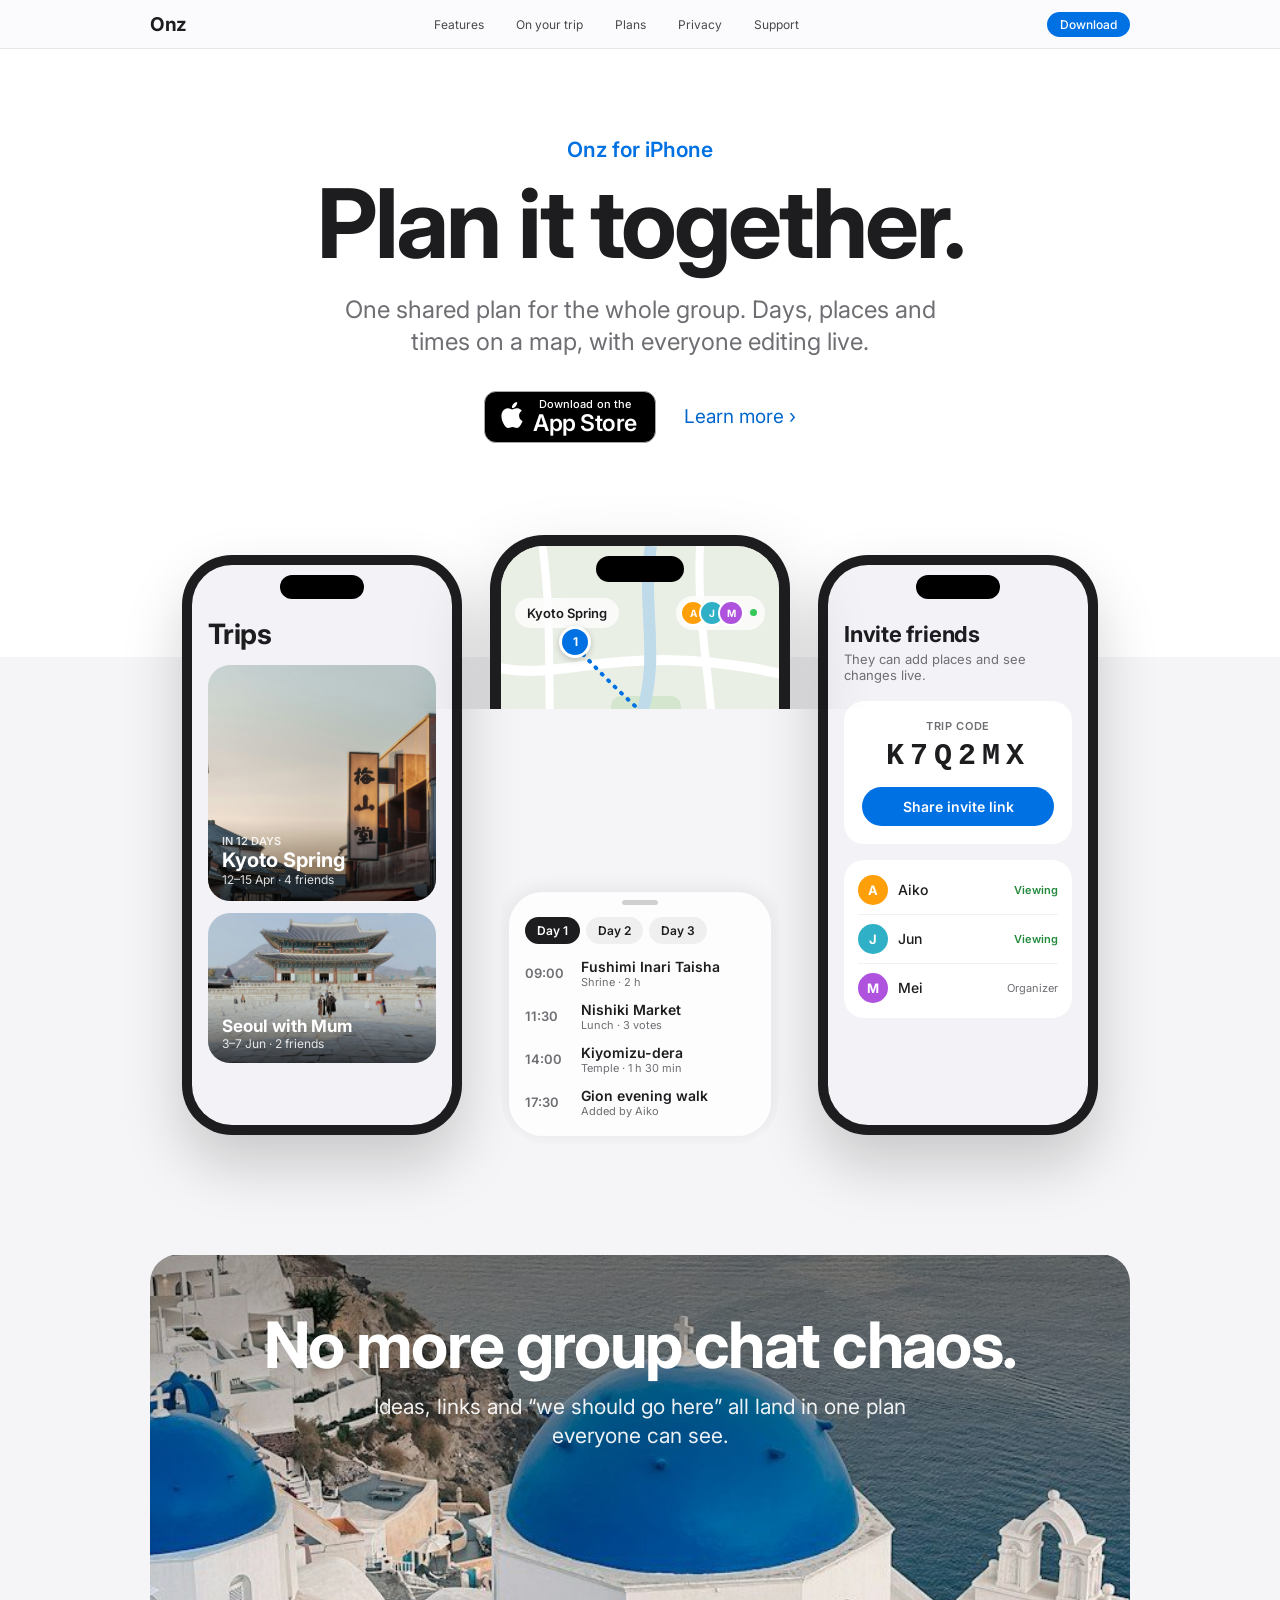
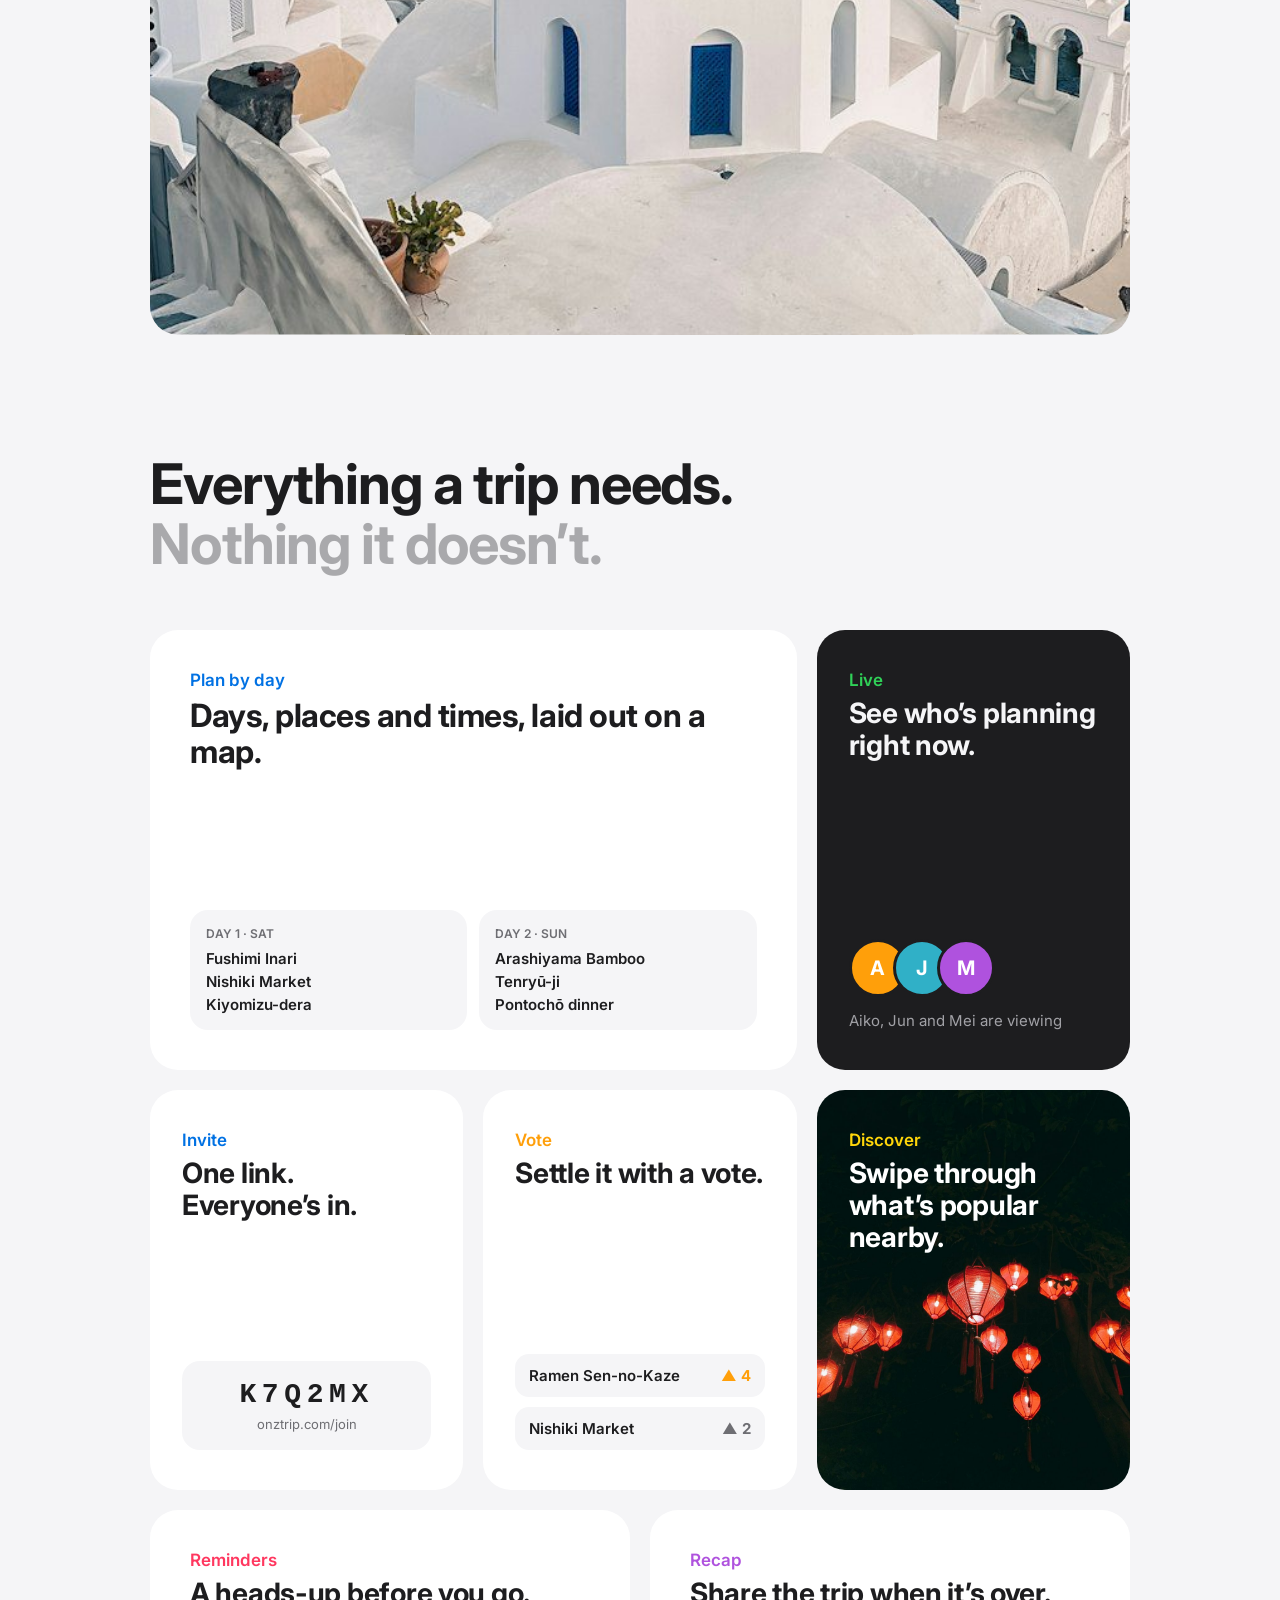
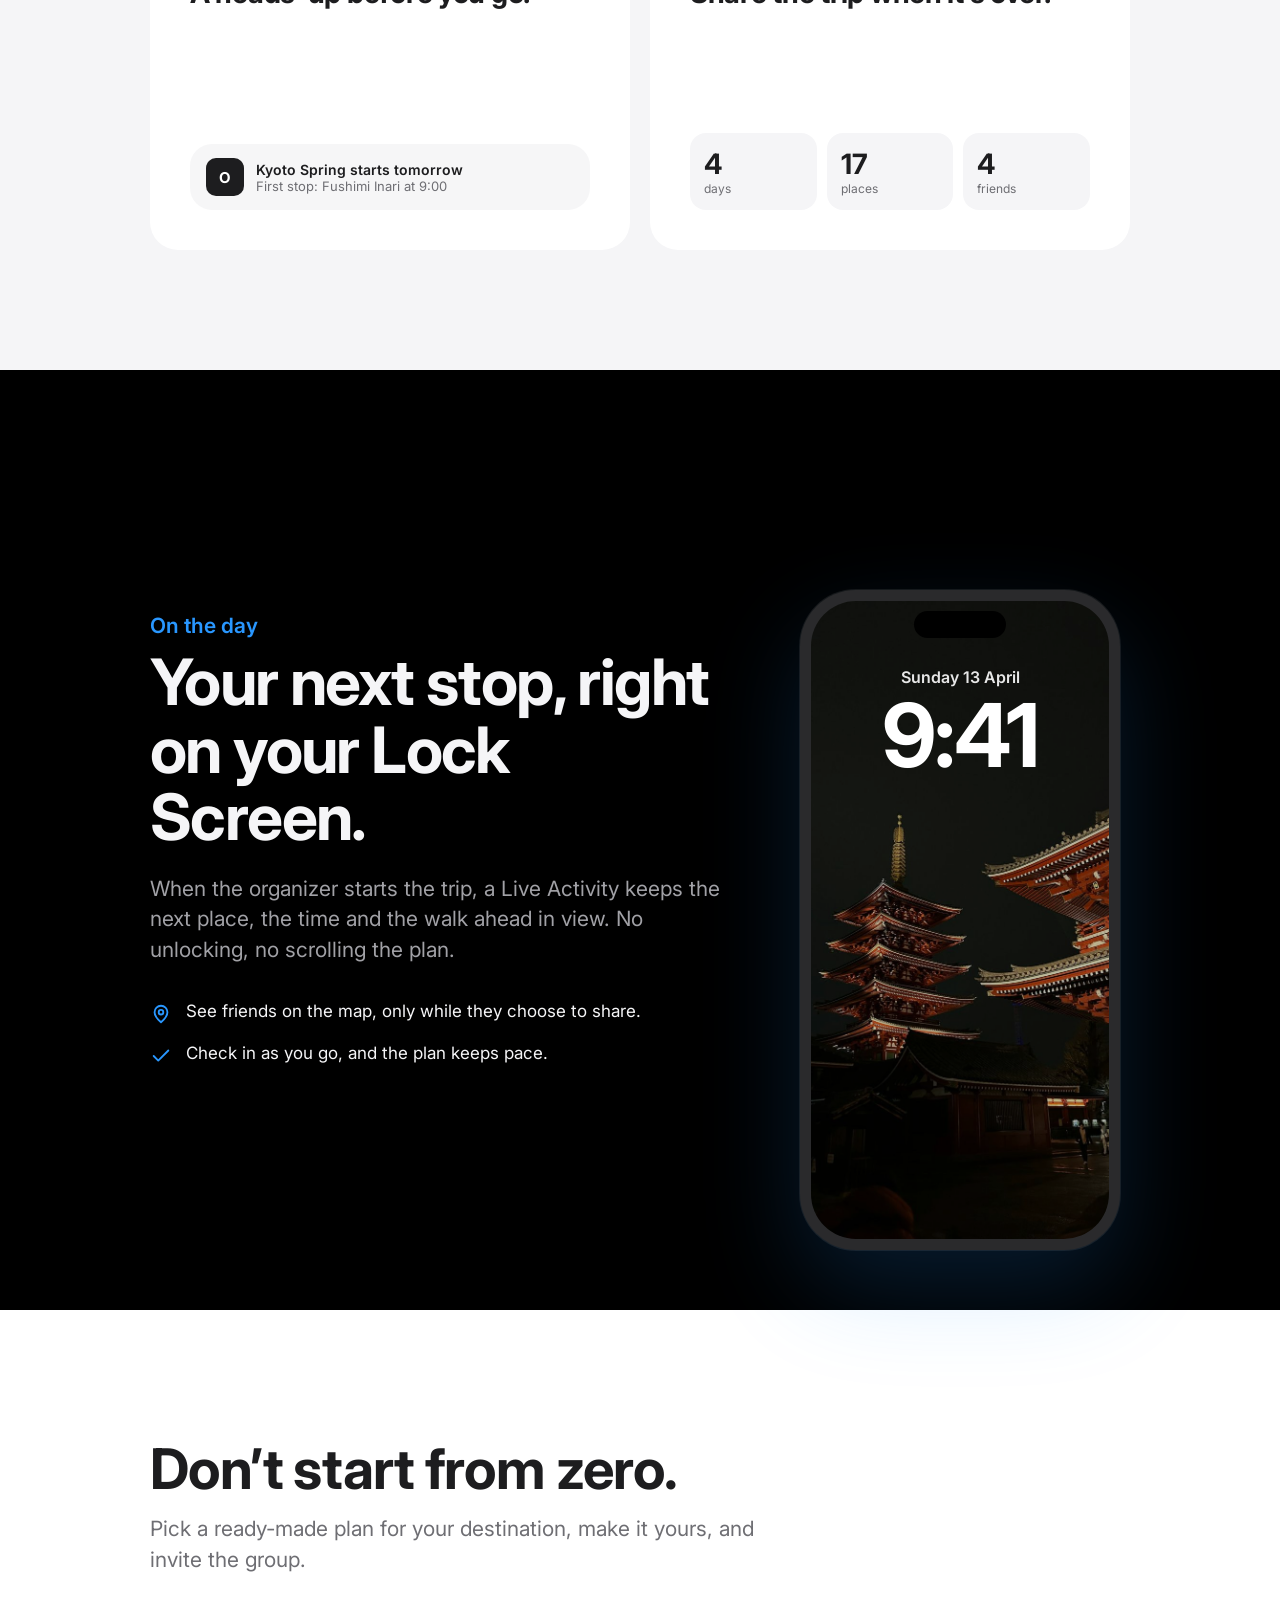
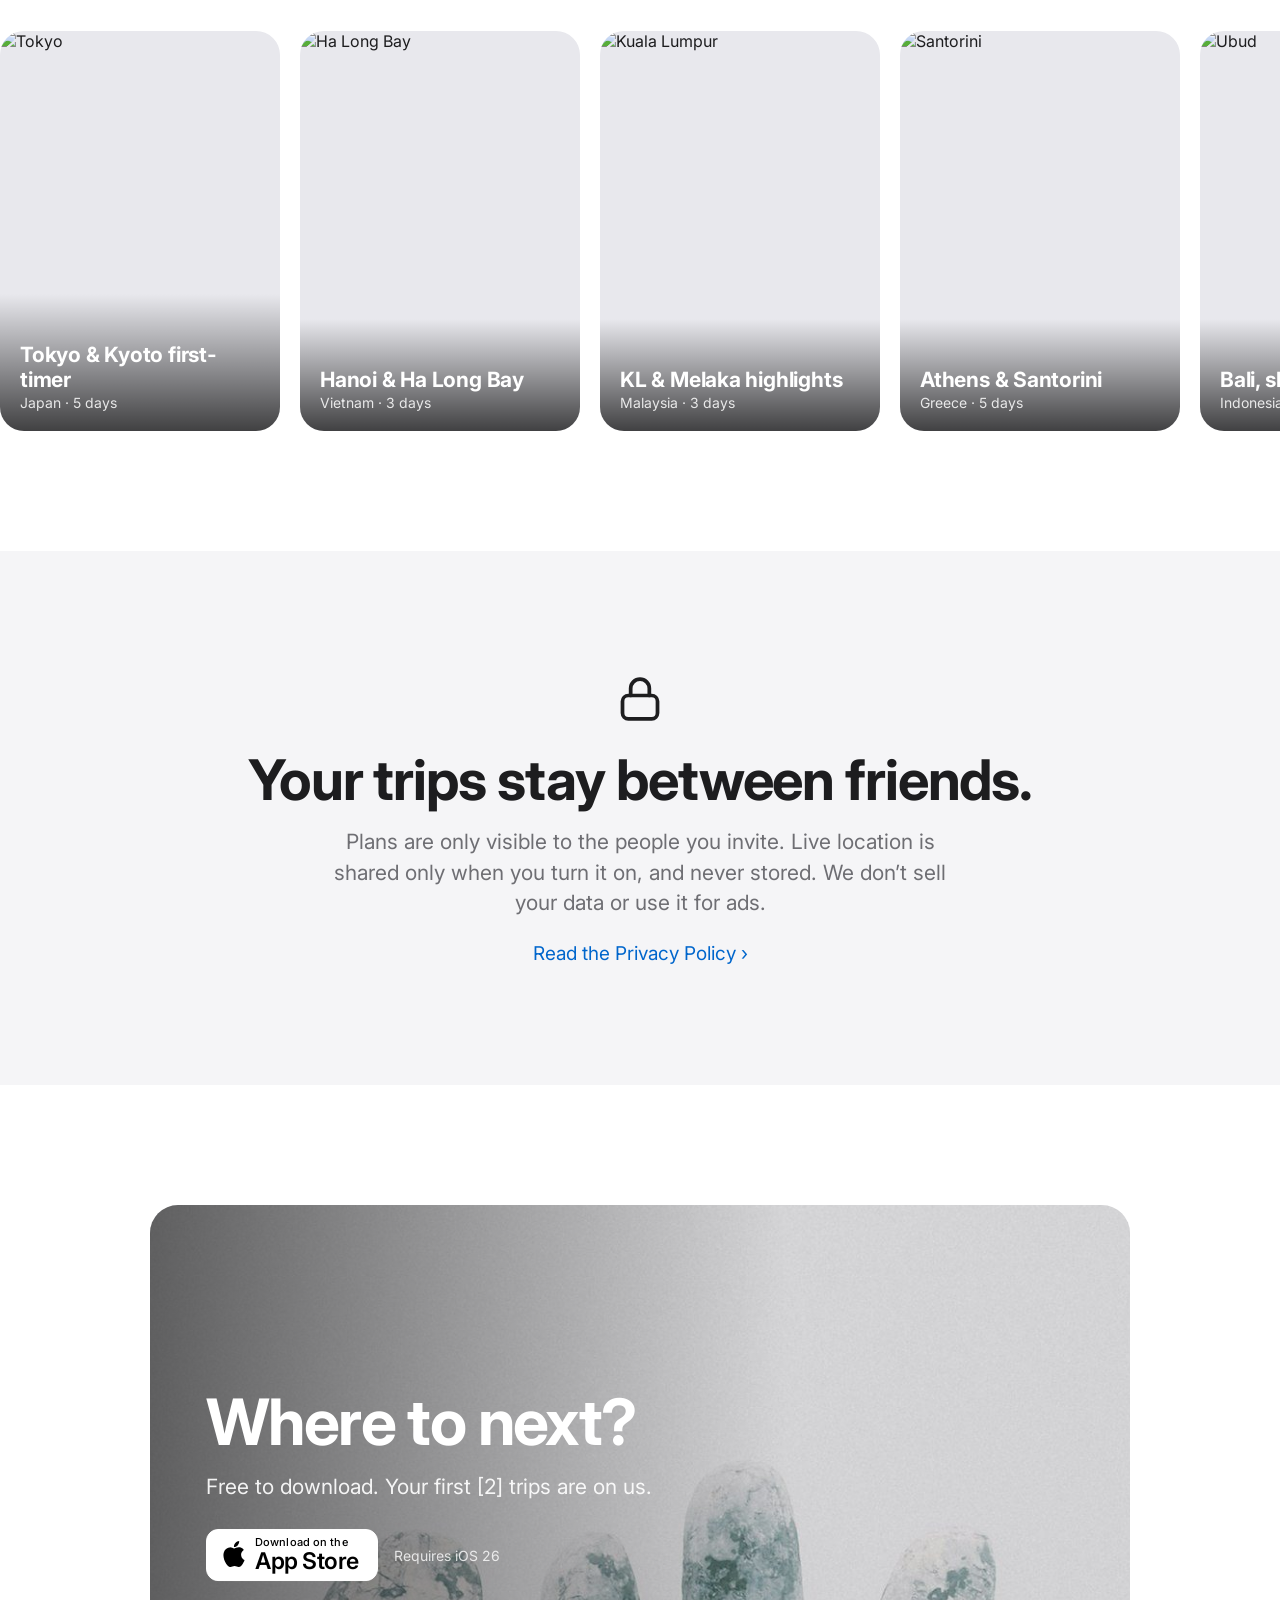
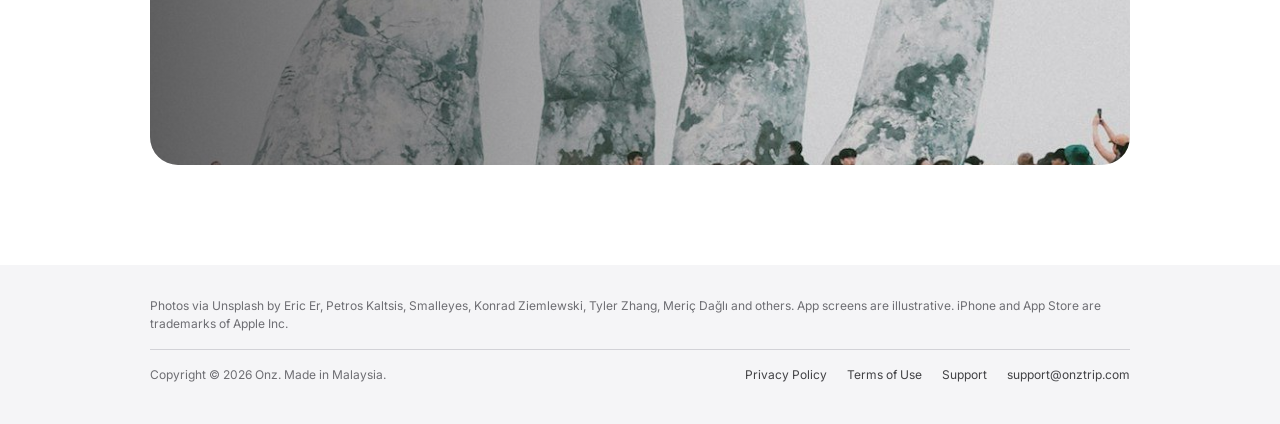
==== commit c2ee40d8: "Force browsers to refresh the tab icon: versioned icon URLs and favicon.ico Co-Authored-By: Claude O" ====
--- a/index.html
+++ b/index.html
@@ -14,8 +14,8 @@
 <meta property="og:url" content="https://onztrip.com/">
 <meta name="twitter:card" content="summary_large_image">
 <link rel="canonical" href="https://onztrip.com/">
-<link rel="icon" type="image/png" href="favicon.png">
-<link rel="apple-touch-icon" href="icon.png">
+<link rel="icon" type="image/png" href="favicon.png?v=2">
+<link rel="apple-touch-icon" href="icon.png?v=2">
 <script>document.documentElement.classList.add('js')</script>
 <link rel="preconnect" href="https://fonts.googleapis.com">
 <link href="https://fonts.googleapis.com/css2?family=Inter:wght@400;500;600;700;800&amp;display=swap" rel="stylesheet">
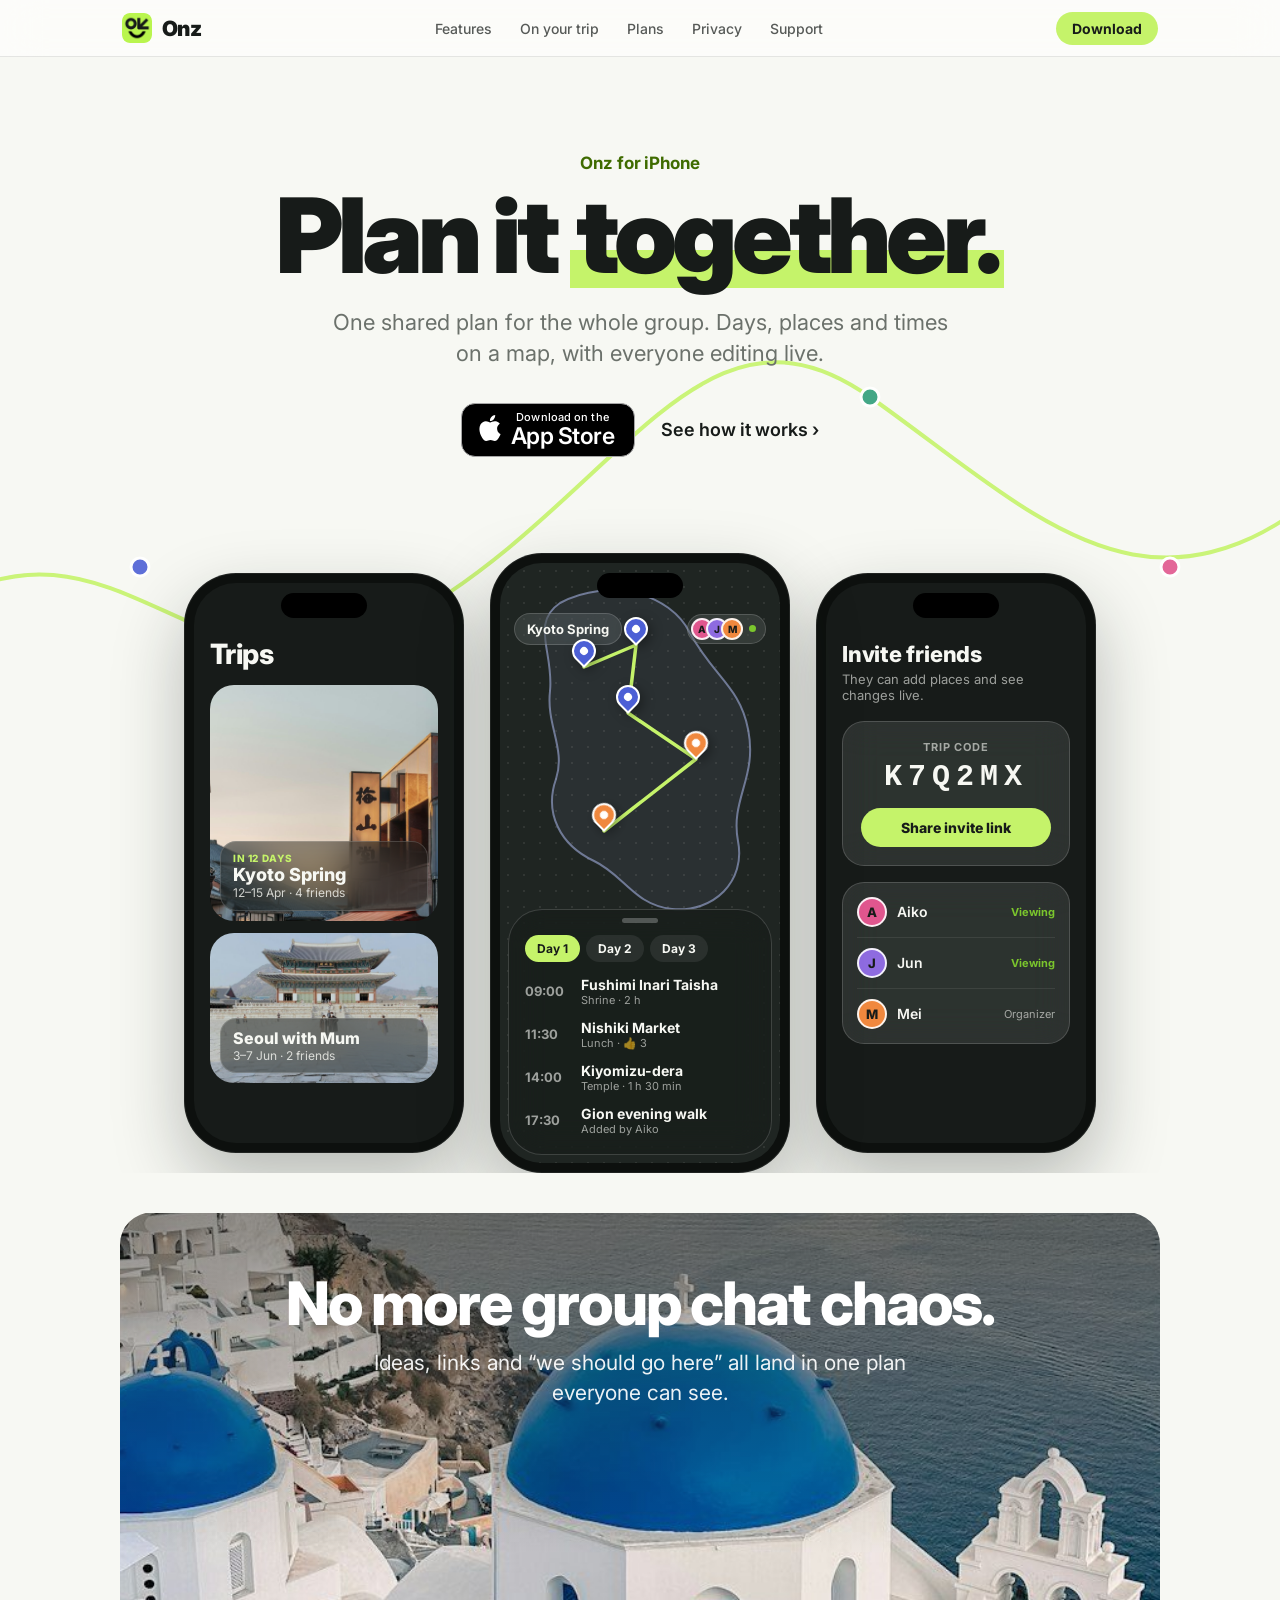
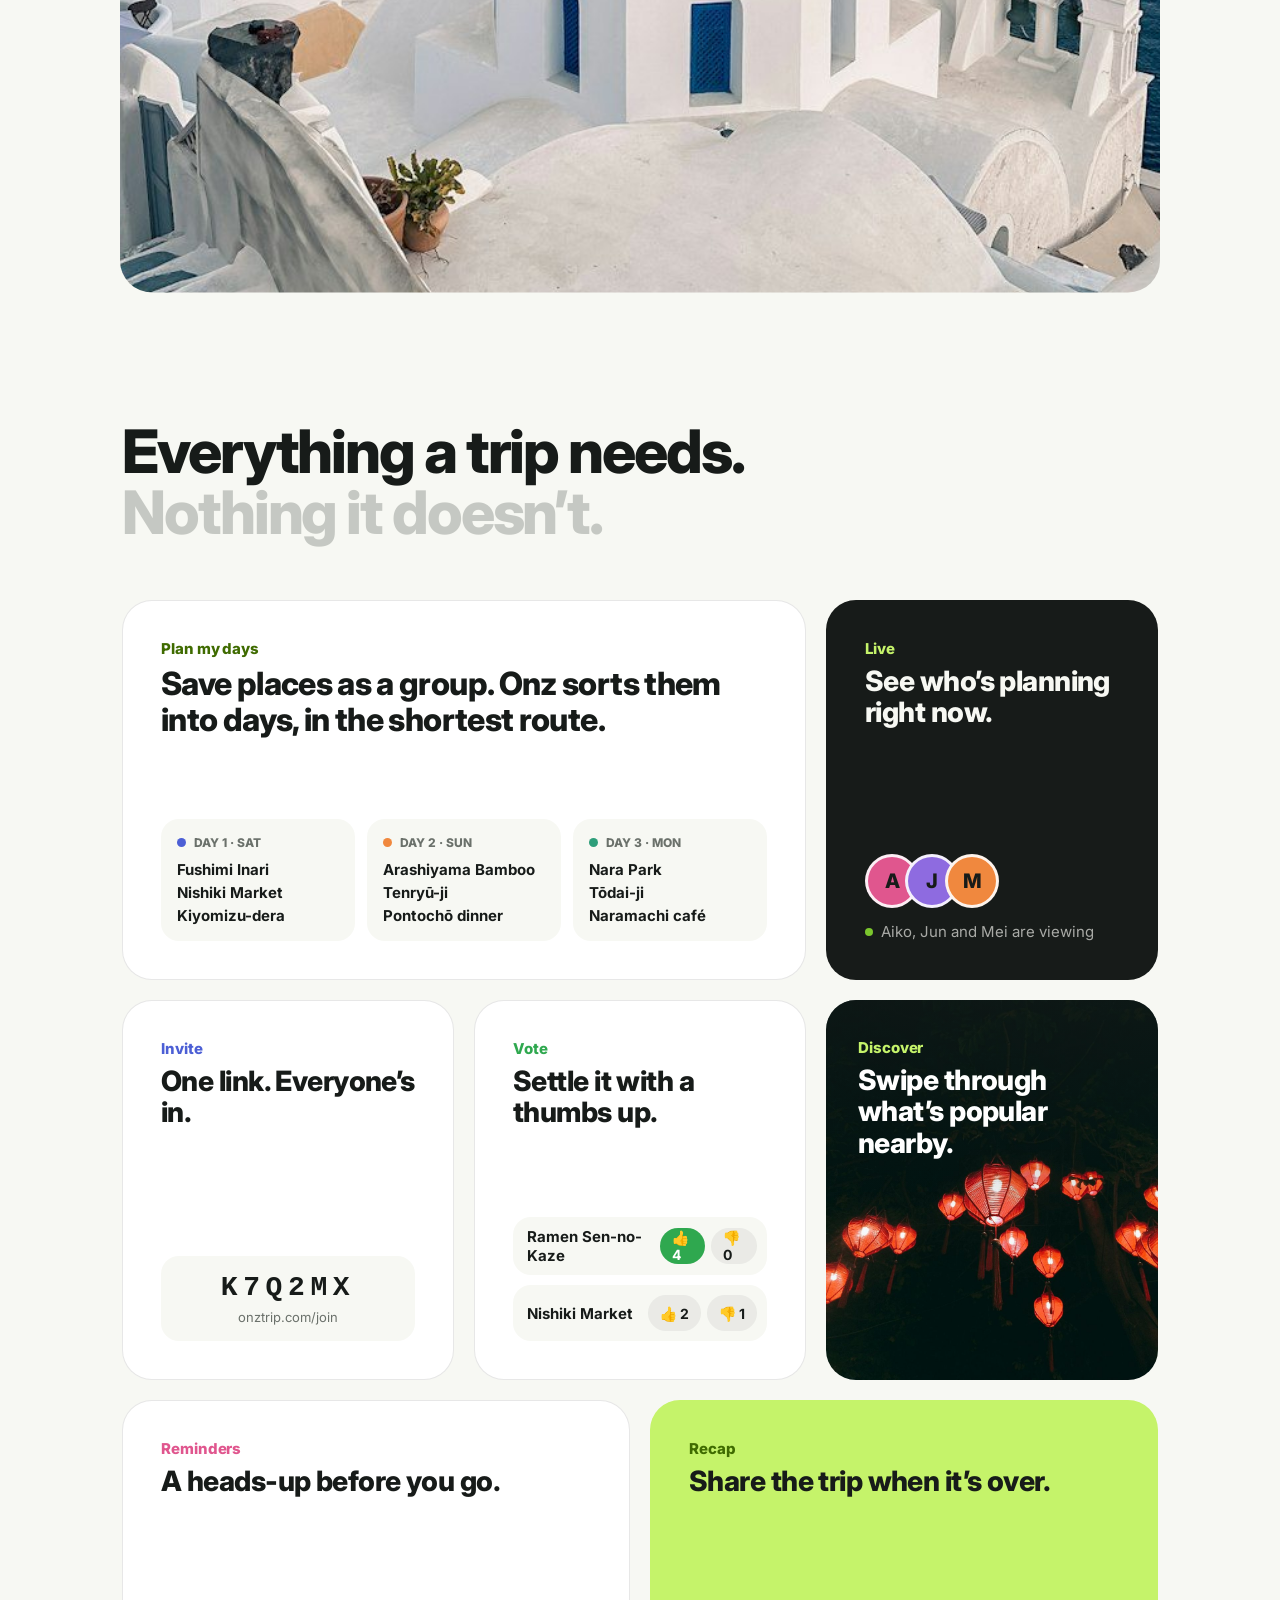
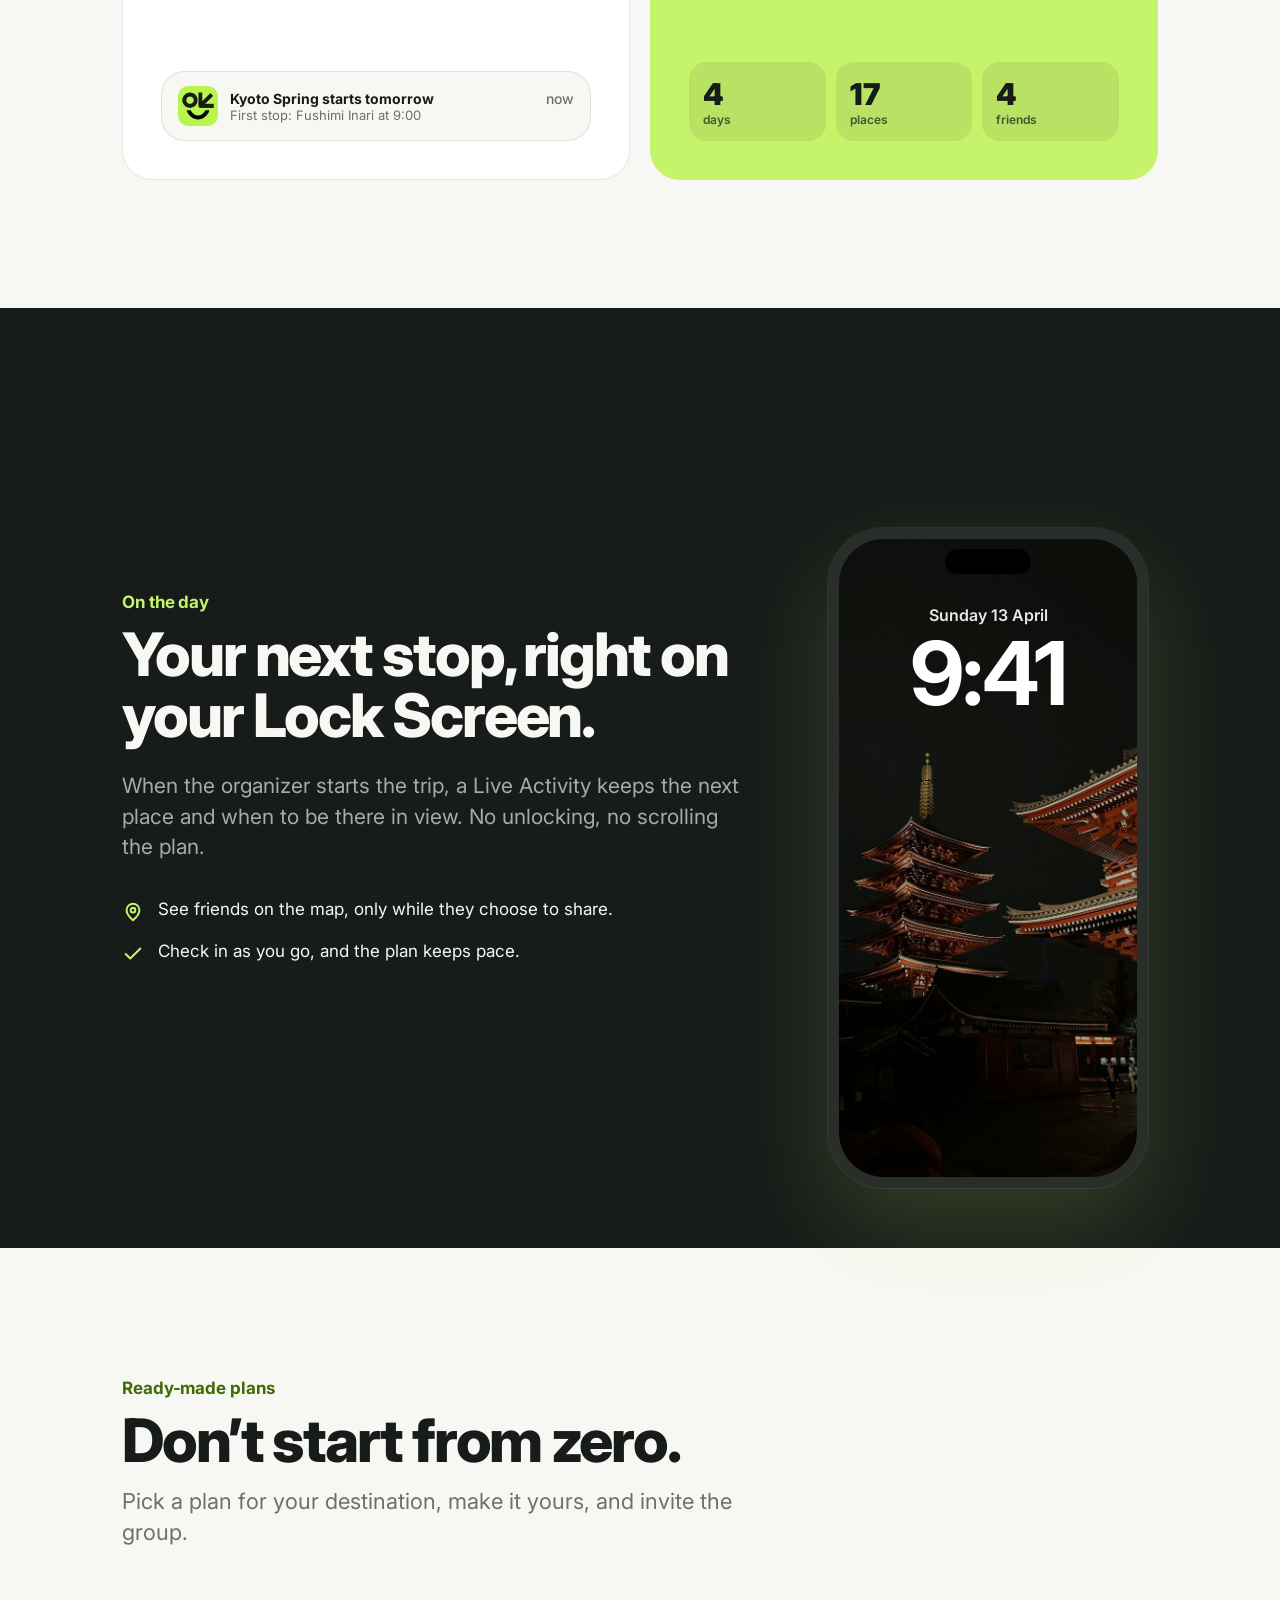
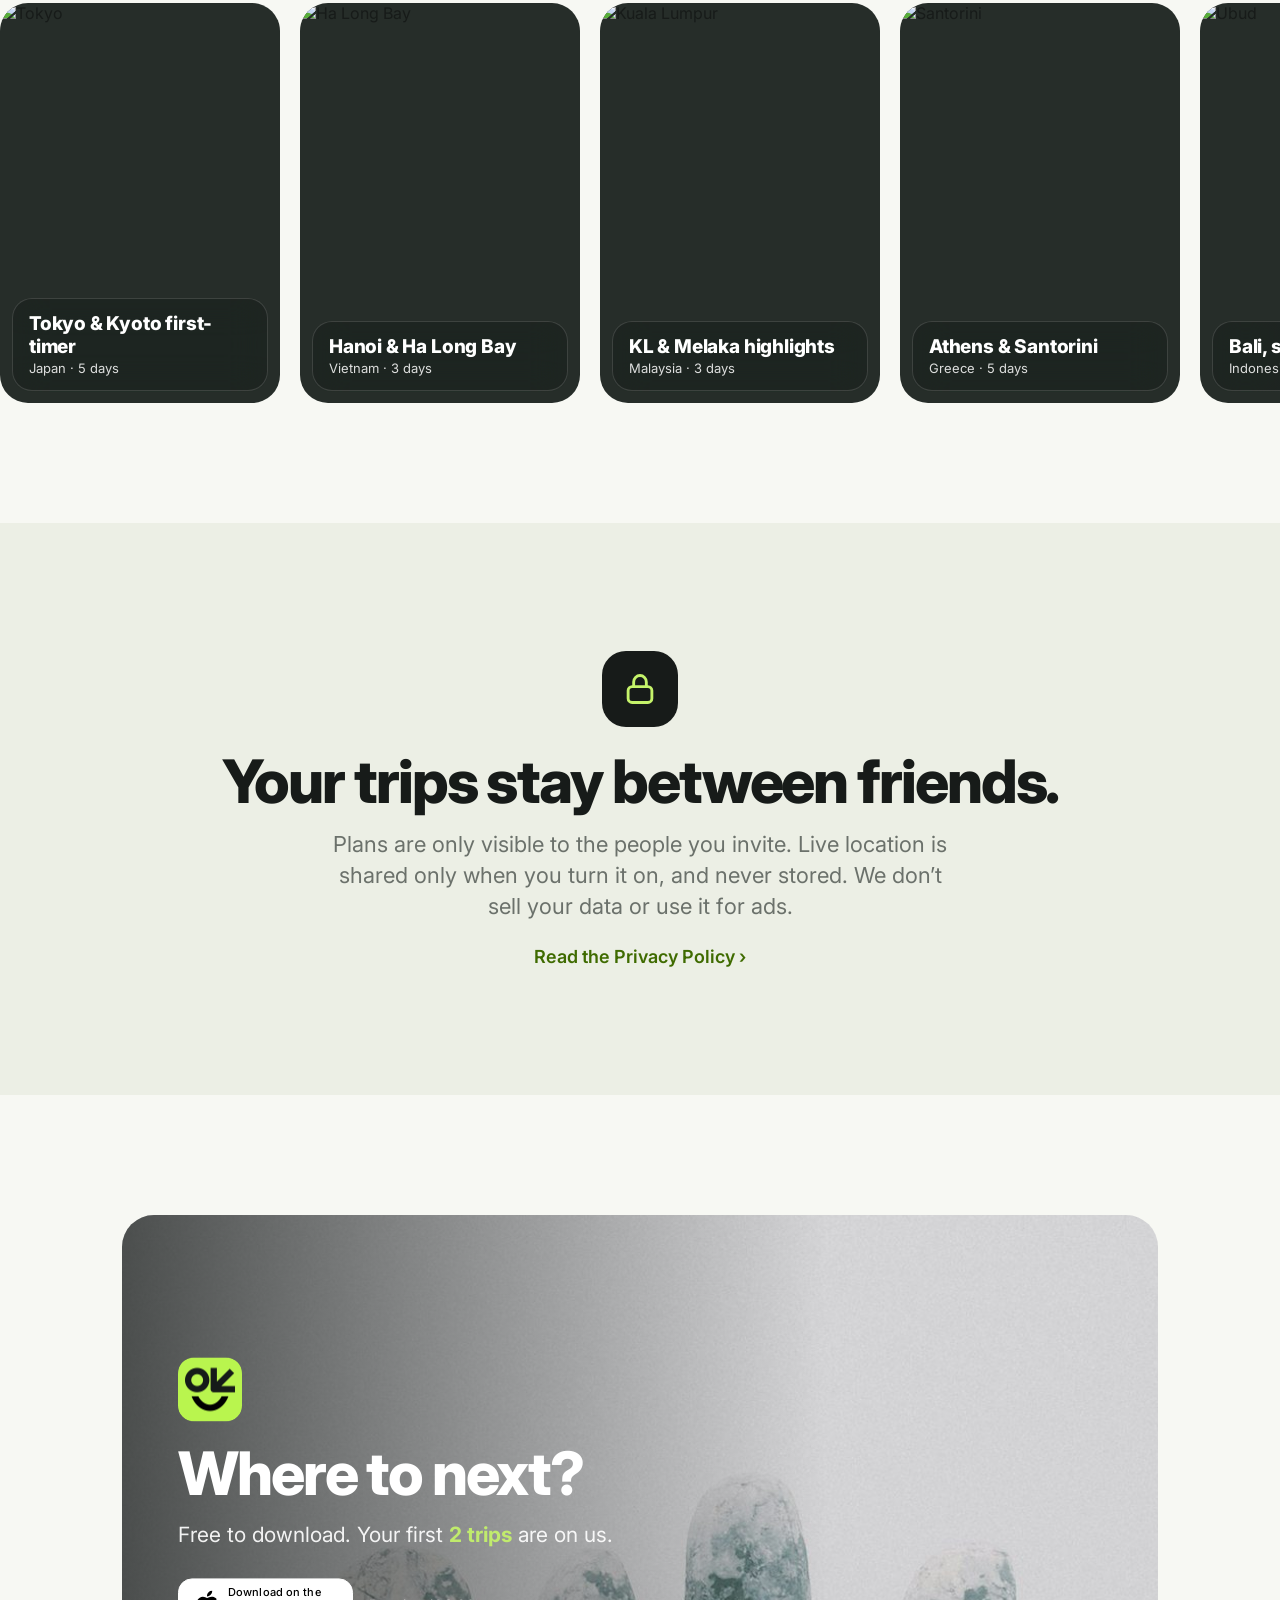
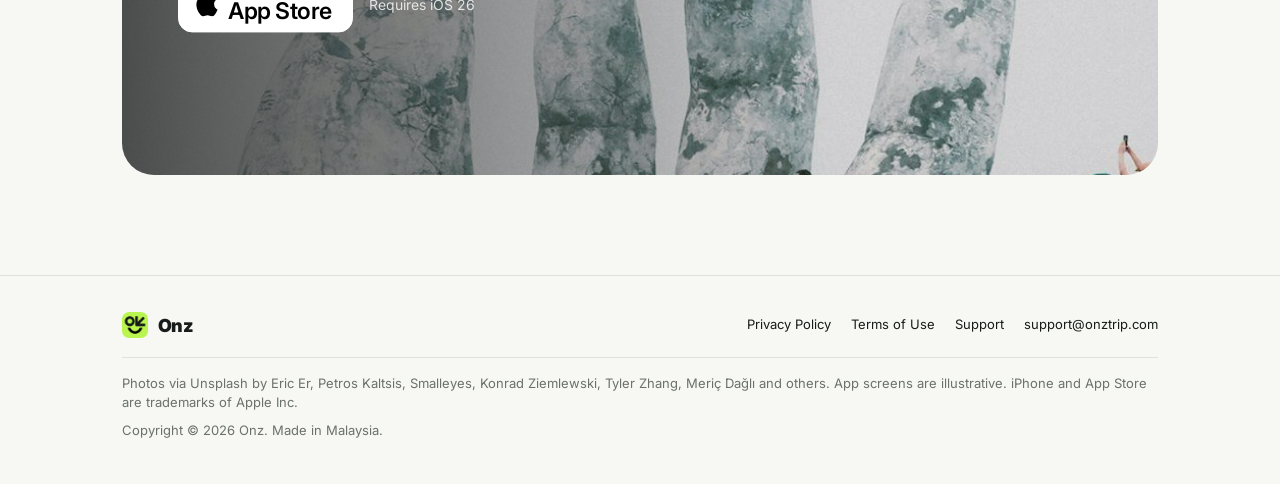
==== commit 28c29a92: "Redesign site with the Onz brand: new logo, lime/ink palette, light and dark - Landing page re-theme" ====
--- a/index.html
+++ b/index.html
@@ -5,7 +5,9 @@
 <meta name="viewport" content="width=device-width, initial-scale=1, viewport-fit=cover">
 <title>Onz — Plan trips together</title>
 <meta name="description" content="One shared trip plan for the whole group. Days, places and times on a map, with everyone editing live. Free on iPhone.">
-<meta name="theme-color" content="#ffffff">
+<meta name="theme-color" content="#F7F8F3" media="(prefers-color-scheme: light)">
+<meta name="theme-color" content="#171B19" media="(prefers-color-scheme: dark)">
+<meta name="color-scheme" content="light dark">
 <meta property="og:type" content="website">
 <meta property="og:site_name" content="Onz">
 <meta property="og:title" content="Onz — Plan it together.">
@@ -14,382 +16,430 @@
 <meta property="og:url" content="https://onztrip.com/">
 <meta name="twitter:card" content="summary_large_image">
 <link rel="canonical" href="https://onztrip.com/">
-<link rel="icon" type="image/png" href="favicon.png?v=2">
-<link rel="apple-touch-icon" href="icon.png?v=2">
+<link rel="icon" href="favicon.ico?v=3" sizes="any">
+<link rel="icon" type="image/png" href="favicon.png?v=3">
+<link rel="apple-touch-icon" href="apple-touch-icon.png?v=3">
 <script>document.documentElement.classList.add('js')</script>
 <link rel="preconnect" href="https://fonts.googleapis.com">
-<link href="https://fonts.googleapis.com/css2?family=Inter:wght@400;500;600;700;800&amp;display=swap" rel="stylesheet">
+<link rel="preconnect" href="https://fonts.gstatic.com" crossorigin>
+<link href="https://fonts.googleapis.com/css2?family=Inter:wght@400;500;600;700;800;900&amp;display=swap" rel="stylesheet">
 <style>
-body{margin:0;background:#fff}
-a{color:#0066cc;text-decoration:none}a:hover{text-decoration:underline}
-.asb{display:inline-flex;align-items:center;gap:8px;height:52px;padding:0 18px 0 14px;box-sizing:border-box;border-radius:12px;background:#000;color:#fff;border:1px solid #a6a6a6;font-family:-apple-system,BlinkMacSystemFont,"SF Pro Display",Inter,sans-serif;text-decoration:none;line-height:1}
-.asb:hover{text-decoration:none;opacity:.85}
+/* Onz palette (same values as the app's OnzPalette / Theme) */
+:root{
+  --lime:#C5F36A; --lime-deep:#3F6B00; --ink:#171B19; --ink-800:#1F2522; --ink-700:#262D29;
+  --peri:#B9C8FF; --peri-deep:#4C5FD5; --soft:#F7F8F3;
+  --tangerine:#F0883E; --jade:#2E9E7A; --rose:#E0568E; --violet:#8E6BE0; --sky:#2B9BC9; --green:#2FA84F; --red:#E5484D;
+  --bg:#F7F8F3; --bg-alt:#ECEFE5; --card:#FFFFFF; --text:#171B19; --muted:#6B716B; --line:rgba(23,27,25,.10);
+  --accent:#3F6B00; --tint:#4C5FD5; --chip:rgba(23,27,25,.06);
+  --glass:rgba(255,255,255,.62); --glass-line:rgba(23,27,25,.08);
+}
+@media (prefers-color-scheme: dark){
+  :root{
+    --bg:#171B19; --bg-alt:#1F2522; --card:#262D29; --text:#F7F8F3; --muted:#9AA19A; --line:rgba(247,248,243,.10);
+    --accent:#C5F36A; --tint:#B9C8FF; --chip:rgba(247,248,243,.08);
+    --glass:rgba(38,45,41,.62); --glass-line:rgba(255,255,255,.10);
+  }
+}
+*{box-sizing:border-box}
+html{scroll-behavior:smooth;-webkit-text-size-adjust:100%}
+body{margin:0;background:var(--bg);color:var(--text);font-family:Inter,-apple-system,BlinkMacSystemFont,"SF Pro Display","Helvetica Neue",sans-serif;-webkit-font-smoothing:antialiased;overflow-x:clip}
+a{color:var(--accent);text-decoration:none}a:hover{text-decoration:underline}
+img{display:block}
+.wrap{max-width:1080px;margin:0 auto;padding:0 22px}
+.eyebrow{margin:0 0 12px;font-size:17px;font-weight:700;color:var(--accent);letter-spacing:-.005em}
+.h1{margin:0;font-size:104px;line-height:.98;font-weight:900;letter-spacing:-.045em}
+.h2{margin:0;font-size:60px;line-height:1.03;font-weight:800;letter-spacing:-.035em}
+.h3{margin:8px 0 0;font-size:28px;line-height:1.12;font-weight:800;letter-spacing:-.02em}
+.lede{margin:20px 0 0;font-size:22px;line-height:1.4;color:var(--muted)}
+.lime-mark{background:linear-gradient(transparent 62%, var(--lime) 62%, var(--lime) 92%, transparent 92%);padding:0 .06em}
+@media (prefers-color-scheme: dark){.lime-mark{background:none;color:var(--lime)}}
+
+/* nav */
+nav.top{position:sticky;top:0;z-index:10;background:var(--glass);-webkit-backdrop-filter:saturate(180%) blur(20px);backdrop-filter:saturate(180%) blur(20px);border-bottom:1px solid var(--line)}
+nav.top .wrap{height:56px;display:flex;align-items:center;justify-content:space-between;gap:24px}
+.brand{display:flex;align-items:center;gap:10px;color:var(--text);font-weight:900;font-size:21px;letter-spacing:-.03em}
+.brand:hover{text-decoration:none}
+.brand img{width:30px;height:30px;border-radius:8px}
+.navlinks{display:flex;gap:28px;font-size:14px;font-weight:500}
+.navlinks a{color:var(--text);opacity:.72}.navlinks a:hover{opacity:1;text-decoration:none}
+.pill{display:inline-flex;align-items:center;gap:8px;background:var(--lime);color:var(--ink);font-weight:700;border-radius:999px;padding:8px 16px;font-size:14px}
+.pill:hover{text-decoration:none;filter:brightness(.96)}
+
+/* App Store badge (Apple's black badge) */
+.asb{display:inline-flex;align-items:center;gap:8px;height:54px;padding:0 20px 0 15px;border-radius:14px;background:#000;color:#fff;border:1px solid #a6a6a6;font-family:-apple-system,BlinkMacSystemFont,"SF Pro Display",Inter,sans-serif;line-height:1}
+.asb:hover{text-decoration:none;opacity:.86}
 .asb svg{width:26px;height:26px;flex:none;margin-top:-3px}
 .asb span{display:flex;flex-direction:column;font-size:23px;font-weight:600;letter-spacing:-.02em}
 .asb small{font-size:11px;font-weight:500;letter-spacing:.01em;margin-bottom:2px}
-.asb-light{background:#fff;color:#000;border-color:#fff}
-.wrap{max-width:1024px;margin:0 auto;padding:0 22px;box-sizing:border-box}
-.bento{display:grid;grid-template-columns:repeat(6,minmax(0,1fr));gap:20px}
-.s2{grid-column:span 2}.s3{grid-column:span 3}.s4{grid-column:span 4}.s6{grid-column:span 6}
+
+/* hero */
+.hero{position:relative;padding:96px 0 0;text-align:center;overflow:hidden}
+.hero .route{position:absolute;left:50%;top:40px;width:1400px;margin-left:-700px;height:760px;pointer-events:none;opacity:.9}
+.hero-cta{margin-top:34px;display:flex;gap:26px;justify-content:center;align-items:center;flex-wrap:wrap}
+.more{font-size:18px;font-weight:600;color:var(--text)}
+.phones{margin-top:76px;display:flex;justify-content:center;align-items:flex-end;gap:26px;height:640px;position:relative}
+.phone{flex-shrink:0;border-radius:52px;background:#0d100e;padding:10px;box-shadow:0 30px 70px rgba(23,27,25,.28),inset 0 0 0 1px rgba(255,255,255,.08)}
+.screen{width:100%;height:100%;border-radius:42px;overflow:hidden;position:relative;text-align:left;background:var(--ink);color:var(--soft)}
+.island{position:absolute;top:10px;left:50%;transform:translateX(-50%);width:86px;height:25px;border-radius:13px;background:#000;z-index:3}
+.g{background:rgba(255,255,255,.10);border:1px solid rgba(255,255,255,.16);-webkit-backdrop-filter:blur(18px) saturate(160%);backdrop-filter:blur(18px) saturate(160%)}
+.av{display:grid;place-items:center;border-radius:50%;color:var(--ink);font-weight:800;border:2px solid rgba(255,255,255,.9)}
+.pin{position:absolute;width:24px;height:24px;border-radius:50% 50% 50% 0;transform:rotate(-45deg);border:2px solid #fff;box-shadow:0 5px 12px rgba(0,0,0,.35)}
+.pin::after{content:"";position:absolute;inset:6px;border-radius:50%;background:#fff}
+.chipd{padding:6px 12px;border-radius:999px;font-size:12px;font-weight:700}
+
+/* sections */
+section{position:relative}
+.band{padding:128px 0}
+.alt{background:var(--bg-alt)}
+.bento{display:grid;grid-template-columns:repeat(6,minmax(0,1fr));gap:20px;margin-top:56px}
+.s2{grid-column:span 2}.s3{grid-column:span 3}.s4{grid-column:span 4}
+.card{background:var(--card);border-radius:30px;padding:38px;display:flex;flex-direction:column;justify-content:space-between;gap:28px;border:1px solid var(--line);min-height:380px;overflow:hidden;position:relative}
+.card.dark{background:var(--ink);color:var(--soft);border-color:transparent}
+.card.lime{background:var(--lime);color:var(--ink);border-color:transparent}
+.tag{margin:0;font-size:15px;font-weight:800;letter-spacing:-.005em}
+.inset{background:var(--bg);border-radius:18px;padding:16px}
+.card.dark .inset{background:rgba(255,255,255,.06)}
+.tile{background:var(--ink)}
+@media (prefers-color-scheme: dark){.card.dark{background:#0F1311;border-color:var(--line)}.tile{background:var(--card);border:1px solid var(--line)}}
+.vote{display:inline-flex;align-items:center;gap:6px;height:36px;padding:0 12px;border-radius:18px;font-size:14px;font-weight:700;background:var(--chip);color:var(--text)}
+
+/* plans marquee */
 .marquee{margin-top:56px;width:100%;overflow:hidden}
 .track{display:flex;width:max-content;animation:marquee 140s linear infinite}
 .marquee:hover .track{animation-play-state:paused}
 .set{display:flex;gap:20px;padding-right:20px}
 @keyframes marquee{to{transform:translateX(-50%)}}
-.plan{position:relative;flex:0 0 auto;width:280px;height:400px;margin:0;border-radius:24px;overflow:hidden;background:#e8e8ed}
-.plan img{width:100%;height:100%;object-fit:cover;display:block;transition:transform .6s cubic-bezier(.2,.7,.2,1)}
+.plan{position:relative;flex:0 0 auto;width:280px;height:400px;margin:0;border-radius:28px;overflow:hidden;background:var(--ink-700)}
+.plan img{width:100%;height:100%;object-fit:cover;transition:transform .6s cubic-bezier(.2,.7,.2,1)}
 .plan:hover img{transform:scale(1.05)}
-.plan figcaption{position:absolute;left:0;right:0;bottom:0;padding:48px 20px 20px;background:linear-gradient(transparent,rgba(0,0,0,.72));color:#fff;display:flex;flex-direction:column;gap:2px}
-.plan .pt{font-size:21px;font-weight:700;line-height:1.2;letter-spacing:-.01em}
-.plan .pm{font-size:14px;opacity:.85}
-@media (max-width:734px){.plan{width:220px;height:320px}.plan .pt{font-size:18px}.track{animation-duration:110s}}
-@media (max-width:900px){.side-phone{display:none !important}}
-@media (max-width:734px){
-.bento{grid-template-columns:minmax(0,1fr)}
-.s2,.s3,.s4,.s6{grid-column:auto}
-.hero-h{font-size:56px !important}
-.sec-h{font-size:40px !important}
-.split{flex-direction:column !important}
-.navlinks{display:none !important}
-}
-
-html{scroll-behavior:smooth}
-nav{-webkit-backdrop-filter:saturate(180%) blur(20px)}
-/* entrance on load */
+.plan figcaption{position:absolute;left:12px;right:12px;bottom:12px;padding:14px 16px;border-radius:20px;color:#fff;display:flex;flex-direction:column;gap:2px;background:rgba(23,27,25,.45);border:1px solid rgba(255,255,255,.14);-webkit-backdrop-filter:blur(18px) saturate(160%);backdrop-filter:blur(18px) saturate(160%)}
+.plan .pt{font-size:19px;font-weight:800;line-height:1.2;letter-spacing:-.01em}
+.plan .pm{font-size:13px;opacity:.85}
+
+/* motion */
 @keyframes rise{from{opacity:0;translate:0 36px}}
 .intro{animation:rise 1s cubic-bezier(.2,.7,.2,1) both;animation-delay:var(--d,0ms)}
 .ph{animation:rise 1.3s cubic-bezier(.2,.7,.2,1) both}
 .ph-center{animation-delay:.35s}.ph-left,.ph-right{animation-delay:.5s}
-/* hero: side phones fan out as the page scrolls */
 .ph-left{transform:translate(calc(var(--p,0) * -70px), calc(-20px + var(--p,0) * 50px)) rotate(calc(var(--p,0) * -7deg))}
 .ph-right{transform:translate(calc(var(--p,0) * 70px), calc(-20px + var(--p,0) * 50px)) rotate(calc(var(--p,0) * 7deg))}
 .ph-center{transform:scale(calc(1 + var(--p,0) * 0.06))}
-/* reveal on scroll */
+@keyframes draw{to{stroke-dashoffset:0}}
+.route path.trail{stroke-dasharray:1;stroke-dashoffset:1;animation:draw 3.2s .9s cubic-bezier(.6,0,.2,1) forwards}
+@keyframes pop{0%{transform:scale(0)}70%{transform:scale(1.25)}100%{transform:scale(1)}}
+.route circle{transform-box:fill-box;transform-origin:center;transform:scale(0);animation:pop .5s cubic-bezier(.3,1.6,.5,1) forwards}
 .js .reveal{opacity:0;translate:0 44px;transition:opacity 1s cubic-bezier(.2,.7,.2,1) var(--d,0ms),translate 1s cubic-bezier(.2,.7,.2,1) var(--d,0ms)}
 .js .reveal.in{opacity:1;translate:0 0}
-/* photo grows from card to full bleed */
-.expand{--inset:max(22px, calc((100vw - 980px) / 2));clip-path:inset(0 calc((1 - var(--p,1)) * var(--inset)) round calc((1 - var(--p,1)) * 28px))}
+.expand{--inset:max(22px, calc((100vw - 1040px) / 2));clip-path:inset(0 calc((1 - var(--p,1)) * var(--inset)) round calc((1 - var(--p,1)) * 32px))}
 .zoom{transform:scale(calc(1.18 - var(--p,1) * 0.18));transform-origin:center}
-/* grey line darkens */
-.dim{color:rgba(29,29,31,calc(0.35 + var(--p,1) * 0.65))}
-/* live activity slides in, progress fills */
-.la{opacity:clamp(0, (var(--p,1) - 0.35) * 3, 1);transform:translateY(calc((1 - clamp(0, (var(--p,1) - 0.35) * 3, 1)) * 60px))}
-.la-bar{width:calc(clamp(0, (var(--p,1) - 0.55) * 2.5, 1) * 40%)}
+.dim{opacity:calc(0.35 + var(--p,1) * 0.65)}
+.la{opacity:clamp(0, (var(--p,1) - 0.35) * 3, 1);transform:translateY(calc((1 - clamp(0, (var(--p,1) - 0.35) * 3, 1)) * 60px)) scale(calc(0.9 + clamp(0, (var(--p,1) - 0.35) * 3, 1) * 0.1))}
+.la-bar{width:calc(clamp(0, (var(--p,1) - 0.55) * 2.5, 1) * 62%)}
 .lock-phone{transform:translateY(calc((1 - var(--p,1)) * 80px))}
+@keyframes livedot{50%{opacity:.35}}
+@keyframes drop{0%{opacity:0;transform:translateY(-14px)}100%{opacity:1;transform:none}}
+
+@media (max-width:900px){.side-phone{display:none !important}.hero .route{opacity:.5}}
+@media (max-width:734px){
+  .h1{font-size:60px}.h2{font-size:40px}.lede{font-size:19px}
+  .bento{grid-template-columns:minmax(0,1fr)}.s2,.s3,.s4{grid-column:auto}
+  .split{flex-direction:column !important}
+  .navlinks{display:none}
+  .plan{width:220px;height:320px}.plan .pt{font-size:17px}.track{animation-duration:110s}
+  .band{padding:96px 0}
+  .card{padding:30px;min-height:auto}
+}
 @media (prefers-reduced-motion: reduce){
-html{scroll-behavior:auto}
-.track{animation:none}
-.marquee{overflow-x:auto}
-.set[aria-hidden]{display:none}
-.intro,.ph{animation:none}
-.js .reveal{opacity:1;translate:none;transition:none}
+  html{scroll-behavior:auto}
+  .track{animation:none}.marquee{overflow-x:auto}.set[aria-hidden]{display:none}
+  .intro,.ph{animation:none}
+  .route path.trail{animation:none;stroke-dashoffset:0}.route circle{animation:none;transform:none}
+  .js .reveal{opacity:1;translate:none;transition:none}
 }
 </style>
 </head>
 <body>
-<div style="font-family: -apple-system, BlinkMacSystemFont, 'SF Pro Display', Inter, 'Helvetica Neue', sans-serif; color: #1d1d1f; background: #ffffff; -webkit-font-smoothing: antialiased; overflow-x: clip">
-
-<!-- Global nav -->
-<nav aria-label="Main" style="position: sticky; top: 0; z-index: 2; height: 48px; background: rgba(251,251,253,0.8); backdrop-filter: saturate(180%) blur(20px); border-bottom: 1px solid rgba(0,0,0,0.08)">
-<div class="wrap" style="height: 48px; display: flex; align-items: center; justify-content: space-between; gap: 24px">
-<a href="#top" style="color: #1d1d1f; font-weight: 700; font-size: 19px; letter-spacing: -0.02em; text-decoration: none">Onz</a>
-<div class="navlinks" style="display: flex; gap: 32px; font-size: 12px">
-<a href="#features" style="color: #1d1d1f; opacity: 0.8">Features</a>
-<a href="#lockscreen" style="color: #1d1d1f; opacity: 0.8">On your trip</a>
-<a href="#plans" style="color: #1d1d1f; opacity: 0.8">Plans</a>
-<a href="#privacy" style="color: #1d1d1f; opacity: 0.8">Privacy</a>
-<a href="https://onztrip.com/support/" style="color: #1d1d1f; opacity: 0.8">Support</a>
-</div>
-<a href="#download" style="background: #0071e3; color: #fff; font-size: 12px; font-weight: 500; padding: 5px 13px; border-radius: 980px; text-decoration: none">Download</a>
+
+<nav class="top" aria-label="Main">
+<div class="wrap">
+<a class="brand" href="#top"><img src="logo.png" alt="" width="30" height="30">Onz</a>
+<div class="navlinks">
+<a href="#features">Features</a>
+<a href="#lockscreen">On your trip</a>
+<a href="#plans">Plans</a>
+<a href="#privacy">Privacy</a>
+<a href="https://onztrip.com/support/">Support</a>
+</div>
+<a class="pill" href="#download">Download</a>
 </div>
 </nav>
 
 <!-- Hero -->
-<header id="top" data-scroll="out" style="padding: 88px 0 0; text-align: center; background: linear-gradient(#ffffff 0%, #ffffff 55%, #f5f5f7 55%)">
+<header id="top" class="hero" data-scroll="out">
+<svg class="route" viewBox="0 0 1400 760" aria-hidden="true">
+<path d="M-20 520 C 180 380, 260 640, 470 520 S 760 180, 930 300 S 1220 560, 1420 360" fill="none" stroke="var(--line)" stroke-width="3" stroke-linecap="round" stroke-dasharray="2 12"></path>
+<path class="trail" pathLength="1" d="M-20 520 C 180 380, 260 640, 470 520 S 760 180, 930 300 S 1220 560, 1420 360" fill="none" stroke="var(--lime)" stroke-width="4" stroke-linecap="round"></path>
+<circle cx="200" cy="470" r="9" fill="var(--peri-deep)" stroke="#fff" stroke-width="3" style="animation-delay:1.2s"></circle>
+<circle cx="470" cy="520" r="9" fill="var(--tangerine)" stroke="#fff" stroke-width="3" style="animation-delay:1.8s"></circle>
+<circle cx="930" cy="300" r="9" fill="var(--jade)" stroke="#fff" stroke-width="3" style="animation-delay:2.6s"></circle>
+<circle cx="1230" cy="470" r="9" fill="var(--rose)" stroke="#fff" stroke-width="3" style="animation-delay:3.4s"></circle>
+</svg>
+<div class="wrap" style="position: relative">
+<p class="eyebrow intro" style="--d: 0ms">Onz for iPhone</p>
+<h1 class="h1 intro" style="--d: 120ms">Plan it <span class="lime-mark">together.</span></h1>
+<p class="lede intro" style="--d: 240ms; max-width: 640px; margin-left: auto; margin-right: auto">One shared plan for the whole group. Days, places and times on a map, with everyone editing live.</p>
+<div class="hero-cta intro" style="--d: 360ms">
+<a class="asb" href="#download" aria-label="Download on the App Store"><svg viewBox="0 0 24 24" aria-hidden="true"><path fill="currentColor" d="M12.152 6.896c-.948 0-2.415-1.078-3.96-1.04-2.04.027-3.91 1.183-4.961 3.014-2.117 3.675-.546 9.103 1.519 12.09 1.013 1.454 2.208 3.09 3.792 3.039 1.52-.065 2.09-.987 3.935-.987 1.831 0 2.35.987 3.96.948 1.637-.026 2.676-1.48 3.676-2.948 1.156-1.688 1.636-3.325 1.662-3.415-.039-.013-3.182-1.221-3.22-4.857-.026-3.04 2.48-4.494 2.597-4.559-1.429-2.09-3.623-2.324-4.39-2.376-2-.156-3.675 1.09-4.61 1.09zM15.53 3.83c.843-1.012 1.4-2.427 1.245-3.83-1.207.052-2.662.805-3.532 1.818-.78.896-1.454 2.338-1.273 3.714 1.338.104 2.715-.688 3.559-1.701"/></svg><span><small>Download on the</small>App Store</span></a>
+<a class="more" href="#features">See how it works ›</a>
+</div>
+
+<div class="phones">
+<!-- Left: Trips -->
+<div class="phone side-phone ph ph-left" style="width: 280px; height: 580px">
+<div class="screen">
+<div class="island"></div>
+<div style="padding: 54px 16px 0">
+<div style="font-size: 28px; font-weight: 800; letter-spacing: -0.02em">Trips</div>
+<div style="margin-top: 14px; border-radius: 24px; overflow: hidden; height: 236px; position: relative">
+<img src="images/kyoto.jpg" alt="Street in Kyoto at dusk" style="width: 100%; height: 100%; object-fit: cover">
+<div class="g" style="position: absolute; left: 10px; right: 10px; bottom: 10px; padding: 10px 12px; border-radius: 16px; background: rgba(23,27,25,.45)">
+<div style="font-size: 10px; font-weight: 800; color: var(--lime); letter-spacing: .06em">IN 12 DAYS</div>
+<div style="font-size: 18px; font-weight: 800">Kyoto Spring</div>
+<div style="font-size: 12px; opacity: 0.8">12–15 Apr · 4 friends</div>
+</div>
+</div>
+<div style="margin-top: 12px; border-radius: 24px; overflow: hidden; height: 150px; position: relative">
+<img src="images/seoul.jpg" alt="Gyeongbokgung Palace, Seoul" style="width: 100%; height: 100%; object-fit: cover">
+<div class="g" style="position: absolute; left: 10px; right: 10px; bottom: 10px; padding: 9px 12px; border-radius: 16px; background: rgba(23,27,25,.45)">
+<div style="font-size: 16px; font-weight: 800">Seoul with Mum</div>
+<div style="font-size: 12px; opacity: 0.8">3–7 Jun · 2 friends</div>
+</div>
+</div>
+</div>
+</div>
+</div>
+
+<!-- Center: map + sheet -->
+<div class="phone ph ph-center" style="width: 300px; height: 620px; position: relative; z-index: 1">
+<div class="screen" style="background: var(--ink-800); background-image: radial-gradient(rgba(255,255,255,.08) 1px, transparent 1px); background-size: 16px 16px">
+<svg aria-hidden="true" width="280" height="600" viewBox="0 0 280 600" style="position: absolute; inset: 0">
+<path d="M60 40 C110 14 170 30 190 70 C214 114 240 124 248 166 C258 214 230 236 238 278 C246 318 214 350 172 346 C134 342 124 312 94 298 C60 282 44 250 56 216 C66 186 46 162 50 128 C54 90 30 60 60 40 Z" fill="rgba(185,200,255,.07)" stroke="rgba(185,200,255,.5)" stroke-width="2"></path>
+<path d="M84 104 L136 82 L128 150 L196 196 L104 268" fill="none" stroke="var(--lime)" stroke-width="3.5" stroke-linecap="round" stroke-linejoin="round"></path>
+</svg>
+<div class="island"></div>
+<div style="position: absolute; top: 50px; left: 14px; right: 14px; display: flex; justify-content: space-between; align-items: center">
+<div class="g" style="padding: 7px 12px; border-radius: 999px; font-size: 13px; font-weight: 700">Kyoto Spring</div>
+<div class="g" style="display: flex; align-items: center; padding: 3px 9px 3px 3px; border-radius: 999px; gap: 6px">
+<div style="display: flex">
+<div class="av" style="width: 22px; height: 22px; font-size: 10px; background: var(--rose)">A</div>
+<div class="av" style="width: 22px; height: 22px; font-size: 10px; background: var(--violet); margin-left: -7px">J</div>
+<div class="av" style="width: 22px; height: 22px; font-size: 10px; background: var(--tangerine); margin-left: -7px">M</div>
+</div>
+<div style="width: 7px; height: 7px; border-radius: 50%; background: #7BC62D; animation: livedot 1.6s infinite"></div>
+</div>
+</div>
+<div class="pin" style="left: 72px; top: 76px; background: var(--peri-deep)"></div>
+<div class="pin" style="left: 124px; top: 54px; background: var(--peri-deep)"></div>
+<div class="pin" style="left: 116px; top: 122px; background: var(--peri-deep)"></div>
+<div class="pin" style="left: 184px; top: 168px; background: var(--tangerine)"></div>
+<div class="pin" style="left: 92px; top: 240px; background: var(--tangerine)"></div>
+<div class="g" style="position: absolute; left: 8px; right: 8px; bottom: 8px; border-radius: 34px; background: rgba(23,27,25,.55); padding: 8px 16px 18px">
+<div style="width: 36px; height: 5px; border-radius: 3px; background: rgba(255,255,255,.25); margin: 0 auto 12px"></div>
+<div style="display: flex; gap: 6px">
+<div class="chipd" style="background: var(--lime); color: var(--ink)">Day 1</div>
+<div class="chipd" style="background: rgba(255,255,255,.08)">Day 2</div>
+<div class="chipd" style="background: rgba(255,255,255,.08)">Day 3</div>
+</div>
+<div style="margin-top: 14px; display: flex; flex-direction: column; gap: 12px">
+<div style="display: flex; gap: 12px; align-items: center"><div style="width: 44px; font-size: 13px; font-weight: 700; color: rgba(247,248,243,.6)">09:00</div><div style="flex: 1; min-width: 0"><div style="font-size: 14px; font-weight: 700">Fushimi Inari Taisha</div><div style="font-size: 11px; color: rgba(247,248,243,.6)">Shrine · 2 h</div></div></div>
+<div style="display: flex; gap: 12px; align-items: center"><div style="width: 44px; font-size: 13px; font-weight: 700; color: rgba(247,248,243,.6)">11:30</div><div style="flex: 1; min-width: 0"><div style="font-size: 14px; font-weight: 700">Nishiki Market</div><div style="font-size: 11px; color: rgba(247,248,243,.6)">Lunch · 👍 3</div></div></div>
+<div style="display: flex; gap: 12px; align-items: center"><div style="width: 44px; font-size: 13px; font-weight: 700; color: rgba(247,248,243,.6)">14:00</div><div style="flex: 1; min-width: 0"><div style="font-size: 14px; font-weight: 700">Kiyomizu-dera</div><div style="font-size: 11px; color: rgba(247,248,243,.6)">Temple · 1 h 30 min</div></div></div>
+<div style="display: flex; gap: 12px; align-items: center"><div style="width: 44px; font-size: 13px; font-weight: 700; color: rgba(247,248,243,.6)">17:30</div><div style="flex: 1; min-width: 0"><div style="font-size: 14px; font-weight: 700">Gion evening walk</div><div style="font-size: 11px; color: rgba(247,248,243,.6)">Added by Aiko</div></div></div>
+</div>
+</div>
+</div>
+</div>
+
+<!-- Right: Invite -->
+<div class="phone side-phone ph ph-right" style="width: 280px; height: 580px">
+<div class="screen">
+<div class="island"></div>
+<div style="padding: 58px 16px 0">
+<div style="font-size: 22px; font-weight: 800; letter-spacing: -0.01em">Invite friends</div>
+<div style="font-size: 13px; color: rgba(247,248,243,.6); margin-top: 4px">They can add places and see changes live.</div>
+<div class="g" style="margin-top: 18px; border-radius: 22px; padding: 18px; text-align: center">
+<div style="font-size: 11px; font-weight: 700; letter-spacing: 0.08em; color: rgba(247,248,243,.6)">TRIP CODE</div>
+<div style="font-family: ui-monospace, 'SF Mono', Menlo, monospace; font-size: 30px; font-weight: 800; letter-spacing: 0.2em; margin: 6px 0 14px">K7Q2MX</div>
+<div style="background: var(--lime); color: var(--ink); border-radius: 999px; padding: 11px; font-size: 14px; font-weight: 800">Share invite link</div>
+</div>
+<div class="g" style="margin-top: 16px; border-radius: 22px; padding: 4px 14px">
+<div style="display: flex; align-items: center; gap: 10px; padding: 10px 0; border-bottom: 1px solid rgba(255,255,255,.08)"><div class="av" style="width: 30px; height: 30px; font-size: 13px; background: var(--rose)">A</div><div style="flex: 1; font-size: 14px; font-weight: 600">Aiko</div><div style="font-size: 11px; color: #7BC62D; font-weight: 700">Viewing</div></div>
+<div style="display: flex; align-items: center; gap: 10px; padding: 10px 0; border-bottom: 1px solid rgba(255,255,255,.08)"><div class="av" style="width: 30px; height: 30px; font-size: 13px; background: var(--violet)">J</div><div style="flex: 1; font-size: 14px; font-weight: 600">Jun</div><div style="font-size: 11px; color: #7BC62D; font-weight: 700">Viewing</div></div>
+<div style="display: flex; align-items: center; gap: 10px; padding: 10px 0"><div class="av" style="width: 30px; height: 30px; font-size: 13px; background: var(--tangerine)">M</div><div style="flex: 1; font-size: 14px; font-weight: 600">Mei</div><div style="font-size: 11px; color: rgba(247,248,243,.6)">Organizer</div></div>
+</div>
+</div>
+</div>
+</div>
+</div>
+</div>
+</header>
+
+<!-- Photo statement -->
+<section data-scroll="enter" style="padding: 40px 0 0">
+<div class="expand" style="position: relative; overflow: hidden; height: 680px">
+<img loading="lazy" decoding="async" src="images/santorini.jpg" class="zoom" alt="Blue domed church above the sea in Santorini" style="width: 100%; height: 100%; object-fit: cover; object-position: center 70%">
+<div style="position: absolute; inset: 0; background: linear-gradient(rgba(23,27,25,.45), transparent 50%)"></div>
+<div style="position: absolute; top: 60px; left: 0; right: 0; text-align: center; color: #fff; padding: 0 24px">
+<h2 class="h2 reveal">No more group chat chaos.</h2>
+<p style="margin: 14px auto 0; max-width: 560px; font-size: 21px; line-height: 1.4; opacity: 0.92">Ideas, links and “we should go here” all land in one plan everyone can see.</p>
+</div>
+</div>
+</section>
+
+<!-- Features -->
+<section id="features" class="band">
 <div class="wrap">
-<p class="intro" style="--d: 0ms; margin: 0 0 12px; font-size: 21px; font-weight: 600; color: #0071e3">Onz for iPhone</p>
-<h1 class="hero-h intro" style="--d: 120ms; margin: 0; font-size: 96px; line-height: 1.04; font-weight: 700; letter-spacing: -0.03em">Plan it together.</h1>
-<p class="intro" style="--d: 240ms; margin: 20px auto 0; max-width: 620px; font-size: 24px; line-height: 1.35; color: #6e6e73; font-weight: 400">One shared plan for the whole group. Days, places and times on a map, with everyone editing live.</p>
-<div class="intro" style="--d: 360ms; margin-top: 32px; display: flex; gap: 28px; justify-content: center; align-items: center; flex-wrap: wrap">
-<a class="asb" href="#download" aria-label="Download on the App Store"><svg viewBox="0 0 24 24" aria-hidden="true"><path fill="currentColor" d="M12.152 6.896c-.948 0-2.415-1.078-3.96-1.04-2.04.027-3.91 1.183-4.961 3.014-2.117 3.675-.546 9.103 1.519 12.09 1.013 1.454 2.208 3.09 3.792 3.039 1.52-.065 2.09-.987 3.935-.987 1.831 0 2.35.987 3.96.948 1.637-.026 2.676-1.48 3.676-2.948 1.156-1.688 1.636-3.325 1.662-3.415-.039-.013-3.182-1.221-3.22-4.857-.026-3.04 2.48-4.494 2.597-4.559-1.429-2.09-3.623-2.324-4.39-2.376-2-.156-3.675 1.09-4.61 1.09zM15.53 3.83c.843-1.012 1.4-2.427 1.245-3.83-1.207.052-2.662.805-3.532 1.818-.78.896-1.454 2.338-1.273 3.714 1.338.104 2.715-.688 3.559-1.701"/></svg><span><small>Download on the</small>App Store</span></a>
-<a href="#features" style="font-size: 19px; color: #0066cc">Learn more ›</a>
-</div>
-
-<!-- Three phones -->
-<div style="margin-top: 72px; display: flex; justify-content: center; align-items: flex-end; gap: 28px; height: 640px">
-
-<!-- Left phone: Trips -->
-<div class="side-phone ph ph-left" style="width: 280px; height: 580px; flex-shrink: 0; border-radius: 50px; background: #1d1d1f; padding: 10px; box-sizing: border-box; box-shadow: 0 30px 60px rgba(0,0,0,0.18)">
-<div style="width: 100%; height: 100%; border-radius: 40px; background: #f2f2f7; overflow: hidden; position: relative; text-align: left">
-<div style="position: absolute; top: 10px; left: 50%; transform: translateX(-50%); width: 84px; height: 24px; border-radius: 12px; background: #000"></div>
-<div style="padding: 52px 16px 0">
-<div style="font-size: 28px; font-weight: 700; letter-spacing: -0.02em">Trips</div>
-<div style="margin-top: 14px; border-radius: 22px; overflow: hidden; height: 236px; position: relative">
-<img src="images/kyoto.jpg" alt="Street in Kyoto at dusk" style="width: 100%; height: 100%; object-fit: cover; display: block">
-<div style="position: absolute; left: 0; right: 0; bottom: 0; padding: 14px; background: linear-gradient(transparent, rgba(0,0,0,0.65)); color: #fff">
-<div style="font-size: 11px; font-weight: 600; opacity: 0.85">IN 12 DAYS</div>
-<div style="font-size: 20px; font-weight: 700">Kyoto Spring</div>
-<div style="font-size: 12px; opacity: 0.85">12–15 Apr · 4 friends</div>
-</div>
-</div>
-<div style="margin-top: 12px; border-radius: 22px; overflow: hidden; height: 150px; position: relative">
-<img src="images/seoul.jpg" alt="Gyeongbokgung Palace, Seoul" style="width: 100%; height: 100%; object-fit: cover; display: block">
-<div style="position: absolute; left: 0; right: 0; bottom: 0; padding: 12px 14px; background: linear-gradient(transparent, rgba(0,0,0,0.65)); color: #fff">
-<div style="font-size: 17px; font-weight: 700">Seoul with Mum</div>
-<div style="font-size: 12px; opacity: 0.85">3–7 Jun · 2 friends</div>
-</div>
-</div>
-</div>
-</div>
-</div>
-
-<!-- Center phone: Map + sheet -->
-<div class="ph ph-center" style="width: 300px; height: 620px; flex-shrink: 0; border-radius: 54px; background: #1d1d1f; padding: 11px; box-sizing: border-box; box-shadow: 0 40px 80px rgba(0,0,0,0.22); position: relative; z-index: 1">
-<div style="width: 100%; height: 100%; border-radius: 43px; background: #e9efe9; overflow: hidden; position: relative; text-align: left">
-<svg aria-hidden="true" width="278" height="598" viewBox="0 0 278 598" style="position: absolute; inset: 0">
-<rect width="278" height="598" fill="#eaefe6"></rect>
-<path d="M-10 120 C 60 140, 120 90, 290 130" stroke="#ffffff" stroke-width="10" fill="none"></path>
-<path d="M40 -10 C 60 120, 30 220, 80 330" stroke="#ffffff" stroke-width="8" fill="none"></path>
-<path d="M200 -10 C 190 90, 230 200, 210 340" stroke="#ffffff" stroke-width="8" fill="none"></path>
-<path d="M-10 250 C 90 240, 170 270, 290 240" stroke="#ffffff" stroke-width="6" fill="none"></path>
-<rect x="110" y="150" width="70" height="60" rx="10" fill="#d5e6cf"></rect>
-<path d="M150 0 C 140 60, 160 110, 140 170" stroke="#bfdbea" stroke-width="12" fill="none"></path>
-<path d="M70 95 C 110 140, 150 175, 190 210 S 120 290, 96 290" stroke="#0071e3" stroke-width="4" stroke-linecap="round" stroke-dasharray="1 8" fill="none"></path>
-</svg>
-<div style="position: absolute; top: 10px; left: 50%; transform: translateX(-50%); width: 88px; height: 26px; border-radius: 13px; background: #000"></div>
-<div style="position: absolute; top: 50px; left: 14px; right: 14px; display: flex; justify-content: space-between; align-items: center">
-<div style="padding: 7px 12px; border-radius: 980px; background: rgba(255,255,255,0.75); backdrop-filter: blur(12px); font-size: 13px; font-weight: 600">Kyoto Spring</div>
-<div style="display: flex; align-items: center; padding: 4px 8px 4px 4px; border-radius: 980px; background: rgba(255,255,255,0.75); backdrop-filter: blur(12px); gap: 6px">
+<h2 class="h2 reveal">Everything a trip needs.<br><span class="dim" data-scroll="enter" style="color: var(--muted)">Nothing it doesn’t.</span></h2>
+<div class="bento">
+
+<div class="card s4 reveal">
+<div>
+<p class="tag" style="color: var(--accent)">Plan my days</p>
+<h3 class="h3" style="font-size: 32px">Save places as a group. Onz sorts them into days, in the shortest route.</h3>
+</div>
+<div style="display: flex; gap: 12px; flex-wrap: wrap">
+<div class="inset" style="flex: 1 1 180px">
+<div style="display: flex; align-items: center; gap: 8px; font-size: 12px; font-weight: 800; color: var(--muted)"><span style="width: 9px; height: 9px; border-radius: 50%; background: var(--peri-deep)"></span>DAY 1 · SAT</div>
+<div style="font-size: 15px; font-weight: 700; margin-top: 10px">Fushimi Inari</div>
+<div style="font-size: 15px; font-weight: 700; margin-top: 4px">Nishiki Market</div>
+<div style="font-size: 15px; font-weight: 700; margin-top: 4px">Kiyomizu-dera</div>
+</div>
+<div class="inset" style="flex: 1 1 180px">
+<div style="display: flex; align-items: center; gap: 8px; font-size: 12px; font-weight: 800; color: var(--muted)"><span style="width: 9px; height: 9px; border-radius: 50%; background: var(--tangerine)"></span>DAY 2 · SUN</div>
+<div style="font-size: 15px; font-weight: 700; margin-top: 10px">Arashiyama Bamboo</div>
+<div style="font-size: 15px; font-weight: 700; margin-top: 4px">Tenryū-ji</div>
+<div style="font-size: 15px; font-weight: 700; margin-top: 4px">Pontochō dinner</div>
+</div>
+<div class="inset" style="flex: 1 1 180px">
+<div style="display: flex; align-items: center; gap: 8px; font-size: 12px; font-weight: 800; color: var(--muted)"><span style="width: 9px; height: 9px; border-radius: 50%; background: var(--jade)"></span>DAY 3 · MON</div>
+<div style="font-size: 15px; font-weight: 700; margin-top: 10px">Nara Park</div>
+<div style="font-size: 15px; font-weight: 700; margin-top: 4px">Tōdai-ji</div>
+<div style="font-size: 15px; font-weight: 700; margin-top: 4px">Naramachi café</div>
+</div>
+</div>
+</div>
+
+<div class="card dark s2 reveal">
+<div>
+<p class="tag" style="color: var(--lime)">Live</p>
+<h3 class="h3">See who’s planning right now.</h3>
+</div>
+<div>
 <div style="display: flex">
-<div style="width: 22px; height: 22px; border-radius: 50%; background: #ff9f0a; border: 2px solid #fff; color: #fff; font-size: 10px; font-weight: 700; display: grid; place-items: center">A</div>
-<div style="width: 22px; height: 22px; border-radius: 50%; background: #30b0c7; border: 2px solid #fff; margin-left: -7px; color: #fff; font-size: 10px; font-weight: 700; display: grid; place-items: center">J</div>
-<div style="width: 22px; height: 22px; border-radius: 50%; background: #af52de; border: 2px solid #fff; margin-left: -7px; color: #fff; font-size: 10px; font-weight: 700; display: grid; place-items: center">M</div>
-</div>
-<div style="width: 7px; height: 7px; border-radius: 50%; background: #34c759"></div>
-</div>
-</div>
-<div style="position: absolute; left: 58px; top: 80px; width: 26px; height: 26px; border-radius: 50%; background: #0071e3; color: #fff; font-size: 12px; font-weight: 700; display: grid; place-items: center; border: 3px solid #fff; box-shadow: 0 2px 6px rgba(0,0,0,0.2)">1</div>
-<div style="position: absolute; left: 178px; top: 196px; width: 26px; height: 26px; border-radius: 50%; background: #0071e3; color: #fff; font-size: 12px; font-weight: 700; display: grid; place-items: center; border: 3px solid #fff; box-shadow: 0 2px 6px rgba(0,0,0,0.2)">2</div>
-<div style="position: absolute; left: 84px; top: 276px; width: 26px; height: 26px; border-radius: 50%; background: #0071e3; color: #fff; font-size: 12px; font-weight: 700; display: grid; place-items: center; border: 3px solid #fff; box-shadow: 0 2px 6px rgba(0,0,0,0.2)">3</div>
-<div style="position: absolute; left: 8px; right: 8px; bottom: 8px; border-radius: 34px; background: rgba(255,255,255,0.82); backdrop-filter: blur(24px) saturate(180%); box-shadow: 0 -2px 20px rgba(0,0,0,0.08); padding: 8px 16px 18px">
-<div style="width: 36px; height: 5px; border-radius: 3px; background: rgba(0,0,0,0.18); margin: 0 auto 12px"></div>
-<div style="display: flex; gap: 6px">
-<div style="padding: 6px 12px; border-radius: 980px; background: #1d1d1f; color: #fff; font-size: 12px; font-weight: 600">Day 1</div>
-<div style="padding: 6px 12px; border-radius: 980px; background: rgba(0,0,0,0.06); font-size: 12px; font-weight: 600">Day 2</div>
-<div style="padding: 6px 12px; border-radius: 980px; background: rgba(0,0,0,0.06); font-size: 12px; font-weight: 600">Day 3</div>
-</div>
-<div style="margin-top: 14px; display: flex; flex-direction: column; gap: 12px">
-<div style="display: flex; gap: 12px; align-items: center">
-<div style="width: 44px; font-size: 13px; font-weight: 600; color: #6e6e73">09:00</div>
-<div style="flex: 1; min-width: 0"><div style="font-size: 14px; font-weight: 600">Fushimi Inari Taisha</div><div style="font-size: 11px; color: #6e6e73">Shrine · 2 h</div></div>
-</div>
-<div style="display: flex; gap: 12px; align-items: center">
-<div style="width: 44px; font-size: 13px; font-weight: 600; color: #6e6e73">11:30</div>
-<div style="flex: 1; min-width: 0"><div style="font-size: 14px; font-weight: 600">Nishiki Market</div><div style="font-size: 11px; color: #6e6e73">Lunch · 3 votes</div></div>
-</div>
-<div style="display: flex; gap: 12px; align-items: center">
-<div style="width: 44px; font-size: 13px; font-weight: 600; color: #6e6e73">14:00</div>
-<div style="flex: 1; min-width: 0"><div style="font-size: 14px; font-weight: 600">Kiyomizu-dera</div><div style="font-size: 11px; color: #6e6e73">Temple · 1 h 30 min</div></div>
-</div>
-<div style="display: flex; gap: 12px; align-items: center">
-<div style="width: 44px; font-size: 13px; font-weight: 600; color: #6e6e73">17:30</div>
-<div style="flex: 1; min-width: 0"><div style="font-size: 14px; font-weight: 600">Gion evening walk</div><div style="font-size: 11px; color: #6e6e73">Added by Aiko</div></div>
-</div>
-</div>
-</div>
-</div>
-</div>
-
-<!-- Right phone: Invite -->
-<div class="side-phone ph ph-right" style="width: 280px; height: 580px; flex-shrink: 0; border-radius: 50px; background: #1d1d1f; padding: 10px; box-sizing: border-box; box-shadow: 0 30px 60px rgba(0,0,0,0.18)">
-<div style="width: 100%; height: 100%; border-radius: 40px; background: #f2f2f7; overflow: hidden; position: relative; text-align: left">
-<div style="position: absolute; top: 10px; left: 50%; transform: translateX(-50%); width: 84px; height: 24px; border-radius: 12px; background: #000"></div>
-<div style="padding: 56px 16px 0">
-<div style="font-size: 22px; font-weight: 700; letter-spacing: -0.01em">Invite friends</div>
-<div style="font-size: 13px; color: #6e6e73; margin-top: 4px">They can add places and see changes live.</div>
-<div style="margin-top: 18px; background: #fff; border-radius: 20px; padding: 18px; text-align: center">
-<div style="font-size: 11px; font-weight: 600; letter-spacing: 0.06em; color: #6e6e73">TRIP CODE</div>
-<div style="font-family: ui-monospace, 'SF Mono', Menlo, monospace; font-size: 30px; font-weight: 700; letter-spacing: 0.2em; margin: 6px 0 14px">K7Q2MX</div>
-<div style="background: #0071e3; color: #fff; border-radius: 980px; padding: 11px; font-size: 14px; font-weight: 600">Share invite link</div>
-</div>
-<div style="margin-top: 16px; background: #fff; border-radius: 20px; padding: 6px 14px">
-<div style="display: flex; align-items: center; gap: 10px; padding: 9px 0; border-bottom: 1px solid rgba(0,0,0,0.06)">
-<div style="width: 30px; height: 30px; border-radius: 50%; background: #ff9f0a; color: #fff; font-size: 13px; font-weight: 700; display: grid; place-items: center">A</div>
-<div style="flex: 1; font-size: 14px; font-weight: 500">Aiko</div>
-<div style="font-size: 11px; color: #248a3d; font-weight: 600">Viewing</div>
-</div>
-<div style="display: flex; align-items: center; gap: 10px; padding: 9px 0; border-bottom: 1px solid rgba(0,0,0,0.06)">
-<div style="width: 30px; height: 30px; border-radius: 50%; background: #30b0c7; color: #fff; font-size: 13px; font-weight: 700; display: grid; place-items: center">J</div>
-<div style="flex: 1; font-size: 14px; font-weight: 500">Jun</div>
-<div style="font-size: 11px; color: #248a3d; font-weight: 600">Viewing</div>
-</div>
-<div style="display: flex; align-items: center; gap: 10px; padding: 9px 0">
-<div style="width: 30px; height: 30px; border-radius: 50%; background: #af52de; color: #fff; font-size: 13px; font-weight: 700; display: grid; place-items: center">M</div>
-<div style="flex: 1; font-size: 14px; font-weight: 500">Mei</div>
-<div style="font-size: 11px; color: #6e6e73">Organizer</div>
-</div>
-</div>
-</div>
-</div>
-</div>
-
-</div>
-</div>
-</header>
-
-<!-- Photo statement -->
-<section data-scroll="enter" style="background: #f5f5f7; padding: 100px 0 0">
-<div>
-<div class="expand" style="position: relative; overflow: hidden; height: 680px">
-<img loading="lazy" decoding="async" src="images/santorini.jpg" class="zoom" alt="Blue domed church above the sea in Santorini" style="width: 100%; height: 100%; object-fit: cover; object-position: center 70%; display: block">
-<div style="position: absolute; inset: 0; background: linear-gradient(rgba(0,0,0,0.35), transparent 45%)"></div>
-<div style="position: absolute; top: 56px; left: 0; right: 0; text-align: center; color: #fff; padding: 0 24px">
-<h2 class="sec-h reveal" style="margin: 0; font-size: 64px; line-height: 1.05; font-weight: 700; letter-spacing: -0.025em">No more group chat chaos.</h2>
-<p style="margin: 14px auto 0; max-width: 560px; font-size: 21px; line-height: 1.4; opacity: 0.92">Ideas, links and “we should go here” all land in one plan everyone can see.</p>
-</div>
+<div class="av" style="width: 54px; height: 54px; font-size: 20px; background: var(--rose); border-width: 3px">A</div>
+<div class="av" style="width: 54px; height: 54px; font-size: 20px; background: var(--violet); border-width: 3px; margin-left: -14px">J</div>
+<div class="av" style="width: 54px; height: 54px; font-size: 20px; background: var(--tangerine); border-width: 3px; margin-left: -14px">M</div>
+</div>
+<p style="margin: 14px 0 0; font-size: 15px; color: rgba(247,248,243,.65); display: flex; align-items: center; gap: 8px"><span style="width: 8px; height: 8px; border-radius: 50%; background: #7BC62D; animation: livedot 1.6s infinite"></span>Aiko, Jun and Mei are viewing</p>
+</div>
+</div>
+
+<div class="card s2 reveal">
+<div>
+<p class="tag" style="color: var(--tint)">Invite</p>
+<h3 class="h3">One link. Everyone’s in.</h3>
+</div>
+<div class="inset" style="text-align: center">
+<div style="font-family: ui-monospace, 'SF Mono', Menlo, monospace; font-size: 28px; font-weight: 800; letter-spacing: 0.2em">K7Q2MX</div>
+<div style="font-size: 13px; color: var(--muted); margin-top: 6px">onztrip.com/join</div>
+</div>
+</div>
+
+<div class="card s2 reveal">
+<div>
+<p class="tag" style="color: var(--green)">Vote</p>
+<h3 class="h3">Settle it with a thumbs up.</h3>
+</div>
+<div style="display: flex; flex-direction: column; gap: 10px">
+<div class="inset" style="display: flex; justify-content: space-between; align-items: center; padding: 10px 10px 10px 14px"><span style="font-size: 15px; font-weight: 700">Ramen Sen-no-Kaze</span><span style="display: flex; gap: 6px"><span class="vote" style="background: var(--green); color: #fff">👍 4</span><span class="vote">👎 0</span></span></div>
+<div class="inset" style="display: flex; justify-content: space-between; align-items: center; padding: 10px 10px 10px 14px"><span style="font-size: 15px; font-weight: 700">Nishiki Market</span><span style="display: flex; gap: 6px"><span class="vote">👍 2</span><span class="vote">👎 1</span></span></div>
+</div>
+</div>
+
+<div class="card s2 reveal" style="padding: 0; border: 0; min-height: 380px">
+<img loading="lazy" decoding="async" src="images/hoian.jpg" alt="Red lanterns at night in Hội An" style="position: absolute; inset: 0; width: 100%; height: 100%; object-fit: cover">
+<div style="position: absolute; inset: 0; background: linear-gradient(rgba(23,27,25,.55), transparent 55%)"></div>
+<div style="position: relative; padding: 38px 32px; color: #fff">
+<p class="tag" style="color: var(--lime)">Discover</p>
+<h3 class="h3">Swipe through what’s popular nearby.</h3>
+</div>
+</div>
+
+<div class="card s3 reveal">
+<div>
+<p class="tag" style="color: var(--rose)">Reminders</p>
+<h3 class="h3">A heads-up before you go.</h3>
+</div>
+<div style="display: flex; gap: 12px; align-items: center; background: var(--bg); border: 1px solid var(--line); border-radius: 24px; padding: 14px 16px">
+<img src="logo.png" alt="" width="40" height="40" style="width: 40px; height: 40px; border-radius: 10px; flex-shrink: 0">
+<div style="min-width: 0; flex: 1"><div style="display: flex; justify-content: space-between; font-size: 14px; font-weight: 700"><span>Kyoto Spring starts tomorrow</span><span style="color: var(--muted); font-weight: 500">now</span></div><div style="font-size: 13px; color: var(--muted)">First stop: Fushimi Inari at 9:00</div></div>
+</div>
+</div>
+
+<div class="card lime s3 reveal">
+<div>
+<p class="tag" style="color: var(--lime-deep)">Recap</p>
+<h3 class="h3">Share the trip when it’s over.</h3>
+</div>
+<div style="display: flex; gap: 10px">
+<div style="flex: 1; background: rgba(23,27,25,.08); border-radius: 18px; padding: 14px"><div style="font-size: 30px; font-weight: 900">4</div><div style="font-size: 12px; font-weight: 600; opacity: .7">days</div></div>
+<div style="flex: 1; background: rgba(23,27,25,.08); border-radius: 18px; padding: 14px"><div style="font-size: 30px; font-weight: 900">17</div><div style="font-size: 12px; font-weight: 600; opacity: .7">places</div></div>
+<div style="flex: 1; background: rgba(23,27,25,.08); border-radius: 18px; padding: 14px"><div style="font-size: 30px; font-weight: 900">4</div><div style="font-size: 12px; font-weight: 600; opacity: .7">friends</div></div>
+</div>
+</div>
+
 </div>
 </div>
 </section>
 
-<!-- Features bento -->
-<section id="features" style="background: #f5f5f7; padding: 120px 0">
-<div class="wrap">
-<h2 class="sec-h reveal" style="margin: 0 0 12px; font-size: 56px; line-height: 1.07; font-weight: 700; letter-spacing: -0.02em">Everything a trip needs.<br><span class="dim" data-scroll="enter">Nothing it doesn’t.</span></h2>
-<div class="bento" style="margin-top: 56px">
-
-<div class="s4 reveal" style="background: #fff; border-radius: 28px; padding: 40px; box-sizing: border-box; min-height: 440px; display: flex; flex-direction: column; justify-content: space-between; gap: 32px">
-<div>
-<p style="margin: 0; font-size: 17px; font-weight: 600; color: #0071e3">Plan by day</p>
-<h3 style="margin: 8px 0 0; font-size: 32px; line-height: 1.12; font-weight: 700; letter-spacing: -0.015em">Days, places and times, laid out on a map.</h3>
-</div>
-<div style="display: flex; gap: 12px; flex-wrap: wrap">
-<div style="flex: 1 1 200px; background: #f5f5f7; border-radius: 18px; padding: 16px">
-<div style="font-size: 12px; font-weight: 600; color: #6e6e73">DAY 1 · SAT</div>
-<div style="font-size: 15px; font-weight: 600; margin-top: 8px">Fushimi Inari</div>
-<div style="font-size: 15px; font-weight: 600; margin-top: 4px">Nishiki Market</div>
-<div style="font-size: 15px; font-weight: 600; margin-top: 4px">Kiyomizu-dera</div>
-</div>
-<div style="flex: 1 1 200px; background: #f5f5f7; border-radius: 18px; padding: 16px">
-<div style="font-size: 12px; font-weight: 600; color: #6e6e73">DAY 2 · SUN</div>
-<div style="font-size: 15px; font-weight: 600; margin-top: 8px">Arashiyama Bamboo</div>
-<div style="font-size: 15px; font-weight: 600; margin-top: 4px">Tenryū-ji</div>
-<div style="font-size: 15px; font-weight: 600; margin-top: 4px">Pontochō dinner</div>
-</div>
-</div>
-</div>
-
-<div class="s2 reveal" style="background: #1d1d1f; color: #f5f5f7; border-radius: 28px; padding: 40px 32px; box-sizing: border-box; min-height: 440px; display: flex; flex-direction: column; justify-content: space-between; gap: 32px">
-<div>
-<p style="margin: 0; font-size: 17px; font-weight: 600; color: #30d158">Live</p>
-<h3 style="margin: 8px 0 0; font-size: 28px; line-height: 1.14; font-weight: 700; letter-spacing: -0.01em">See who’s planning right now.</h3>
-</div>
-<div>
-<div style="display: flex">
-<div style="width: 52px; height: 52px; border-radius: 50%; background: #ff9f0a; border: 3px solid #1d1d1f; color: #fff; font-weight: 700; font-size: 20px; display: grid; place-items: center">A</div>
-<div style="width: 52px; height: 52px; border-radius: 50%; background: #30b0c7; border: 3px solid #1d1d1f; margin-left: -14px; color: #fff; font-weight: 700; font-size: 20px; display: grid; place-items: center">J</div>
-<div style="width: 52px; height: 52px; border-radius: 50%; background: #af52de; border: 3px solid #1d1d1f; margin-left: -14px; color: #fff; font-weight: 700; font-size: 20px; display: grid; place-items: center">M</div>
-</div>
-<p style="margin: 14px 0 0; font-size: 15px; color: #a1a1a6">Aiko, Jun and Mei are viewing</p>
-</div>
-</div>
-
-<div class="s2 reveal" style="background: #fff; border-radius: 28px; padding: 40px 32px; box-sizing: border-box; min-height: 400px; display: flex; flex-direction: column; justify-content: space-between; gap: 28px">
-<div>
-<p style="margin: 0; font-size: 17px; font-weight: 600; color: #0071e3">Invite</p>
-<h3 style="margin: 8px 0 0; font-size: 28px; line-height: 1.14; font-weight: 700; letter-spacing: -0.01em">One link. Everyone’s in.</h3>
-</div>
-<div style="background: #f5f5f7; border-radius: 18px; padding: 18px; text-align: center">
-<div style="font-family: ui-monospace, 'SF Mono', Menlo, monospace; font-size: 28px; font-weight: 700; letter-spacing: 0.2em">K7Q2MX</div>
-<div style="font-size: 13px; color: #6e6e73; margin-top: 6px">onztrip.com/join</div>
-</div>
-</div>
-
-<div class="s2 reveal" style="background: #fff; border-radius: 28px; padding: 40px 32px; box-sizing: border-box; min-height: 400px; display: flex; flex-direction: column; justify-content: space-between; gap: 28px">
-<div>
-<p style="margin: 0; font-size: 17px; font-weight: 600; color: #ff9f0a">Vote</p>
-<h3 style="margin: 8px 0 0; font-size: 28px; line-height: 1.14; font-weight: 700; letter-spacing: -0.01em">Settle it with a vote.</h3>
-</div>
-<div style="display: flex; flex-direction: column; gap: 10px">
-<div style="display: flex; justify-content: space-between; align-items: center; background: #f5f5f7; border-radius: 14px; padding: 12px 14px"><span style="font-size: 15px; font-weight: 600">Ramen Sen-no-Kaze</span><span style="font-size: 15px; font-weight: 700; color: #ff9f0a">▲ 4</span></div>
-<div style="display: flex; justify-content: space-between; align-items: center; background: #f5f5f7; border-radius: 14px; padding: 12px 14px"><span style="font-size: 15px; font-weight: 600">Nishiki Market</span><span style="font-size: 15px; font-weight: 700; color: #6e6e73">▲ 2</span></div>
-</div>
-</div>
-
-<div class="s2 reveal" style="border-radius: 28px; overflow: hidden; position: relative; min-height: 400px">
-<img loading="lazy" decoding="async" src="images/hoian.jpg" alt="Red lanterns at night in Hội An" style="position: absolute; inset: 0; width: 100%; height: 100%; object-fit: cover">
-<div style="position: relative; padding: 40px 32px; color: #fff">
-<p style="margin: 0; font-size: 17px; font-weight: 600; color: #ffd60a">Discover</p>
-<h3 style="margin: 8px 0 0; font-size: 28px; line-height: 1.14; font-weight: 700; letter-spacing: -0.01em">Swipe through what’s popular nearby.</h3>
-</div>
-</div>
-
-<div class="s3 reveal" style="background: #fff; border-radius: 28px; padding: 40px; box-sizing: border-box; min-height: 340px; display: flex; flex-direction: column; justify-content: space-between; gap: 28px">
-<div>
-<p style="margin: 0; font-size: 17px; font-weight: 600; color: #ff375f">Reminders</p>
-<h3 style="margin: 8px 0 0; font-size: 28px; line-height: 1.14; font-weight: 700; letter-spacing: -0.01em">A heads-up before you go.</h3>
-</div>
-<div style="display: flex; gap: 12px; align-items: center; background: rgba(245,245,247,0.9); border-radius: 22px; padding: 14px 16px">
-<div style="width: 38px; height: 38px; border-radius: 10px; background: #1d1d1f; color: #fff; font-weight: 700; font-size: 15px; display: grid; place-items: center; flex-shrink: 0">O</div>
-<div style="min-width: 0"><div style="font-size: 14px; font-weight: 600">Kyoto Spring starts tomorrow</div><div style="font-size: 13px; color: #6e6e73">First stop: Fushimi Inari at 9:00</div></div>
-</div>
-</div>
-
-<div class="s3 reveal" style="background: #fff; border-radius: 28px; padding: 40px; box-sizing: border-box; min-height: 340px; display: flex; flex-direction: column; justify-content: space-between; gap: 28px">
-<div>
-<p style="margin: 0; font-size: 17px; font-weight: 600; color: #af52de">Recap</p>
-<h3 style="margin: 8px 0 0; font-size: 28px; line-height: 1.14; font-weight: 700; letter-spacing: -0.01em">Share the trip when it’s over.</h3>
-</div>
-<div style="display: flex; gap: 10px">
-<div style="flex: 1; background: #f5f5f7; border-radius: 16px; padding: 14px"><div style="font-size: 28px; font-weight: 700">4</div><div style="font-size: 12px; color: #6e6e73">days</div></div>
-<div style="flex: 1; background: #f5f5f7; border-radius: 16px; padding: 14px"><div style="font-size: 28px; font-weight: 700">17</div><div style="font-size: 12px; color: #6e6e73">places</div></div>
-<div style="flex: 1; background: #f5f5f7; border-radius: 16px; padding: 14px"><div style="font-size: 28px; font-weight: 700">4</div><div style="font-size: 12px; color: #6e6e73">friends</div></div>
-</div>
-</div>
-
-</div>
-</div>
-</section>
-
-<!-- Lock screen / Live Activity -->
-<section id="lockscreen" data-scroll="enter" style="background: #000; color: #f5f5f7; padding: 140px 0">
+<!-- Lock Screen / Live Activity (always dark) -->
+<section id="lockscreen" data-scroll="enter" class="band" style="background: var(--ink); color: var(--soft); padding: 140px 0">
 <div class="wrap">
 <div class="split" style="display: flex; gap: 64px; align-items: center">
 <div style="flex: 1 1 0; min-width: 0">
-<p class="reveal" style="margin: 0 0 10px; font-size: 21px; font-weight: 600; color: #2997ff">On the day</p>
-<h2 class="sec-h reveal" style="margin: 0; font-size: 64px; line-height: 1.05; font-weight: 700; letter-spacing: -0.025em">Your next stop, right on your Lock Screen.</h2>
-<p class="reveal" style="margin: 24px 0 0; font-size: 21px; line-height: 1.45; color: #a1a1a6">When the organizer starts the trip, a Live Activity keeps the next place, the time and the walk ahead in view. No unlocking, no scrolling the plan.</p>
-<div class="reveal" style="margin-top: 36px; display: flex; flex-direction: column; gap: 18px; font-size: 17px; color: #f5f5f7">
+<p class="eyebrow reveal" style="color: var(--lime)">On the day</p>
+<h2 class="h2 reveal">Your next stop, right on your Lock Screen.</h2>
+<p class="reveal" style="margin: 24px 0 0; font-size: 21px; line-height: 1.45; color: rgba(247,248,243,.65)">When the organizer starts the trip, a Live Activity keeps the next place and when to be there in view. No unlocking, no scrolling the plan.</p>
+<div class="reveal" style="margin-top: 36px; display: flex; flex-direction: column; gap: 18px; font-size: 17px">
 <div style="display: flex; gap: 14px; align-items: flex-start">
-<svg aria-hidden="true" width="22" height="22" viewBox="0 0 24 24" fill="none" stroke="#2997ff" stroke-width="2" stroke-linecap="round" stroke-linejoin="round" style="flex-shrink: 0; margin-top: 2px"><path d="M12 21s-7-6.1-7-11a7 7 0 0 1 14 0c0 4.9-7 11-7 11z"></path><circle cx="12" cy="10" r="2.5"></circle></svg>
+<svg aria-hidden="true" width="22" height="22" viewBox="0 0 24 24" fill="none" stroke="#C5F36A" stroke-width="2.2" stroke-linecap="round" stroke-linejoin="round" style="flex-shrink: 0; margin-top: 2px"><path d="M12 21s-7-6.1-7-11a7 7 0 0 1 14 0c0 4.9-7 11-7 11z"></path><circle cx="12" cy="10" r="2.5"></circle></svg>
 <span>See friends on the map, only while they choose to share.</span>
 </div>
 <div style="display: flex; gap: 14px; align-items: flex-start">
-<svg aria-hidden="true" width="22" height="22" viewBox="0 0 24 24" fill="none" stroke="#2997ff" stroke-width="2" stroke-linecap="round" stroke-linejoin="round" style="flex-shrink: 0; margin-top: 2px"><path d="M20 6 9 17l-5-5"></path></svg>
+<svg aria-hidden="true" width="22" height="22" viewBox="0 0 24 24" fill="none" stroke="#C5F36A" stroke-width="2.2" stroke-linecap="round" stroke-linejoin="round" style="flex-shrink: 0; margin-top: 2px"><path d="M20 6 9 17l-5-5"></path></svg>
 <span>Check in as you go, and the plan keeps pace.</span>
 </div>
 </div>
 </div>
 <div style="flex: 0 0 340px; display: flex; justify-content: center">
-<div class="lock-phone" style="width: 320px; height: 660px; border-radius: 56px; background: #2a2a2c; padding: 11px; box-sizing: border-box; box-shadow: 0 0 0 1px rgba(255,255,255,0.08), 0 40px 100px rgba(41,151,255,0.18)">
-<div style="width: 100%; height: 100%; border-radius: 45px; overflow: hidden; position: relative">
-<img loading="lazy" decoding="async" src="images/tokyo.jpg" alt="" style="position: absolute; inset: 0; width: 100%; height: 100%; object-fit: cover; filter: brightness(0.75)">
-<div style="position: absolute; top: 10px; left: 50%; transform: translateX(-50%); width: 92px; height: 27px; border-radius: 14px; background: #000"></div>
+<div class="lock-phone phone" style="width: 320px; height: 660px; border-radius: 56px; background: #2a2e2b; padding: 11px; box-shadow: 0 0 0 1px rgba(255,255,255,.08), 0 40px 100px rgba(197,243,106,.16)">
+<div class="screen" style="border-radius: 45px">
+<img loading="lazy" decoding="async" src="images/tokyo.jpg" alt="" style="position: absolute; inset: 0; width: 100%; height: 100%; object-fit: cover; filter: brightness(0.7)">
+<div class="island"></div>
 <div style="position: absolute; top: 66px; left: 0; right: 0; text-align: center; color: #fff">
 <div style="font-size: 16px; font-weight: 600; opacity: 0.9">Sunday 13 April</div>
 <div style="font-size: 88px; line-height: 1; font-weight: 700; letter-spacing: -0.02em; margin-top: 4px">9:41</div>
 </div>
-<div class="la" style="position: absolute; left: 12px; right: 12px; bottom: 96px; border-radius: 26px; background: rgba(28,28,30,0.72); backdrop-filter: blur(30px) saturate(160%); padding: 16px 18px; color: #fff">
-<div style="display: flex; justify-content: space-between; align-items: center">
-<div style="font-size: 12px; font-weight: 600; color: #a1a1a6">KYOTO SPRING · DAY 2</div>
-<div style="font-size: 12px; font-weight: 600; color: #30d158">On time</div>
-</div>
-<div style="font-size: 13px; color: #a1a1a6; margin-top: 10px">Next stop</div>
-<div style="font-size: 21px; font-weight: 700; margin-top: 2px">Arashiyama Bamboo</div>
-<div style="display: flex; justify-content: space-between; align-items: baseline; margin-top: 4px">
-<div style="font-size: 15px; color: #f5f5f7">10:30 · 12 min walk</div>
-<div style="font-size: 13px; color: #a1a1a6">2 of 5</div>
-</div>
-<div style="margin-top: 12px; height: 5px; border-radius: 3px; background: rgba(255,255,255,0.16)"><div class="la-bar" style="height: 5px; border-radius: 3px; background: #2997ff"></div></div>
+<div class="la g" style="position: absolute; left: 12px; right: 12px; bottom: 96px; border-radius: 28px; background: rgba(0,0,0,.42); padding: 14px 16px; color: #fff">
+<div style="display: flex; align-items: center; gap: 12px">
+<div style="width: 40px; height: 40px; border-radius: 50%; background: var(--lime); display: grid; place-items: center; flex-shrink: 0"><svg width="20" height="20" viewBox="0 0 24 24" fill="none" stroke="#171B19" stroke-width="2.4" stroke-linecap="round" stroke-linejoin="round" aria-hidden="true"><circle cx="13" cy="4" r="1.6"></circle><path d="m9 20 3-6 3 3v4"></path><path d="M7 11.5 10 9l3 1.5 2.5 3"></path></svg></div>
+<div style="flex: 1; min-width: 0">
+<div style="display: flex; align-items: center; gap: 6px; font-size: 11px; font-weight: 800; color: rgba(255,255,255,.6); letter-spacing: .02em"><span style="width: 7px; height: 7px; border-radius: 50%; background: var(--red); animation: livedot 1.2s infinite"></span>LIVE · DAY 2 OF 4</div>
+<div style="font-size: 16px; font-weight: 800; margin-top: 2px; white-space: nowrap; overflow: hidden; text-overflow: ellipsis">Next: Bamboo Grove</div>
+</div>
+<div style="text-align: right"><div style="font-size: 19px; font-weight: 900; color: var(--lime)">10:30</div><div style="font-size: 10px; color: rgba(255,255,255,.6)">Be there by</div></div>
+</div>
+<div style="margin-top: 12px; height: 6px; border-radius: 3px; background: rgba(255,255,255,.22)"><div class="la-bar" style="height: 6px; border-radius: 3px; background: var(--lime)"></div></div>
 </div>
 </div>
 </div>
@@ -398,11 +448,12 @@
 </div>
 </section>
 
-<!-- Plans to start from -->
-<section id="plans" style="background: #fff; padding: 130px 0 120px">
+<!-- Plans -->
+<section id="plans" class="band" style="padding: 130px 0 120px">
 <div class="wrap">
-<h2 class="sec-h reveal" style="margin: 0; font-size: 56px; line-height: 1.07; font-weight: 700; letter-spacing: -0.02em">Don’t start from zero.</h2>
-<p class="reveal" style="margin: 14px 0 0; max-width: 620px; font-size: 21px; line-height: 1.45; color: #6e6e73">Pick a ready-made plan for your destination, make it yours, and invite the group.</p>
+<p class="eyebrow reveal">Ready-made plans</p>
+<h2 class="h2 reveal">Don’t start from zero.</h2>
+<p class="lede reveal" style="max-width: 620px; margin-top: 14px">Pick a plan for your destination, make it yours, and invite the group.</p>
 </div>
 <div class="marquee reveal" aria-label="Ready-made plans">
 <div class="track">
@@ -447,30 +498,30 @@
 <figure class="plan"><img loading="lazy" decoding="async" src="https://images.unsplash.com/photo-1561495762-2b67f674b10a?ixid=M3wxMDk2Njk2fDB8MXxzZWFyY2h8NXx8VmVuaWNlJTIwR3JhbmQlMjBDYW5hbHxlbnwxfDF8fHwxNzkxNTAzMzkyfDA&amp;ixlib=rb-4.1.0&amp;w=640&amp;fm=jpg&amp;q=75&amp;fit=max" alt="Venice"><figcaption><span class="pt">Rome, Florence &amp; Venice</span><span class="pm">Italy · 7 days</span></figcaption></figure>
 </div>
 </div>
-</div>
 </section>
 
 <!-- Privacy -->
-<section id="privacy" style="background: #f5f5f7; padding: 120px 0">
+<section id="privacy" class="band alt">
 <div class="wrap" style="text-align: center">
-<svg class="reveal" role="img" aria-label="Lock" width="56" height="56" viewBox="0 0 24 24" fill="none" stroke="#1d1d1f" stroke-width="1.6" stroke-linecap="round" stroke-linejoin="round"><rect x="4.5" y="10.5" width="15" height="10" rx="2.5"></rect><path d="M8 10.5V7.5a4 4 0 0 1 8 0v3"></path></svg>
-<h2 class="sec-h reveal" style="margin: 20px 0 0; font-size: 56px; line-height: 1.07; font-weight: 700; letter-spacing: -0.02em">Your trips stay between friends.</h2>
-<p class="reveal" style="margin: 16px auto 0; max-width: 640px; font-size: 21px; line-height: 1.45; color: #6e6e73">Plans are only visible to the people you invite. Live location is shared only when you turn it on, and never stored. We don’t sell your data or use it for ads.</p>
-<p class="reveal" style="margin: 24px 0 0; font-size: 19px"><a href="https://onztrip.com/privacy/">Read the Privacy Policy ›</a></p>
+<div class="reveal tile" style="width: 76px; height: 76px; margin: 0 auto; border-radius: 24px; display: grid; place-items: center"><svg role="img" aria-label="Lock" width="38" height="38" viewBox="0 0 24 24" fill="none" stroke="#C5F36A" stroke-width="1.8" stroke-linecap="round" stroke-linejoin="round"><rect x="4.5" y="10.5" width="15" height="10" rx="2.5"></rect><path d="M8 10.5V7.5a4 4 0 0 1 8 0v3"></path></svg></div>
+<h2 class="h2 reveal" style="margin-top: 24px">Your trips stay between friends.</h2>
+<p class="lede reveal" style="margin: 16px auto 0; max-width: 640px">Plans are only visible to the people you invite. Live location is shared only when you turn it on, and never stored. We don’t sell your data or use it for ads.</p>
+<p class="reveal" style="margin: 24px 0 0; font-size: 18px; font-weight: 600"><a href="https://onztrip.com/privacy/">Read the Privacy Policy ›</a></p>
 </div>
 </section>
 
 <!-- Final CTA -->
-<section id="download" data-scroll="enter" style="background: #fff; padding: 120px 0 100px">
+<section id="download" data-scroll="enter" class="band" style="padding: 120px 0 100px">
 <div class="wrap">
-<div style="position: relative; border-radius: 28px; overflow: hidden; height: 560px">
-<img loading="lazy" decoding="async" src="images/danang.jpg" class="zoom" alt="Golden Bridge held by stone hands, Đà Nẵng" style="width: 100%; height: 100%; object-fit: cover; object-position: center 40%; display: block">
-<div style="position: absolute; inset: 0; background: linear-gradient(90deg, rgba(0,0,0,0.55), rgba(0,0,0,0) 65%)"></div>
+<div style="position: relative; border-radius: 32px; overflow: hidden; height: 560px">
+<img loading="lazy" decoding="async" src="images/danang.jpg" class="zoom" alt="Golden Bridge held by stone hands, Đà Nẵng" style="width: 100%; height: 100%; object-fit: cover; object-position: center 40%">
+<div style="position: absolute; inset: 0; background: linear-gradient(90deg, rgba(23,27,25,.72), rgba(23,27,25,0) 68%)"></div>
 <div style="position: absolute; left: 56px; right: 24px; top: 50%; transform: translateY(-50%); color: #fff; max-width: 480px">
-<h2 class="sec-h reveal" style="margin: 0; font-size: 64px; line-height: 1.04; font-weight: 700; letter-spacing: -0.025em">Where to next?</h2>
-<p style="margin: 16px 0 0; font-size: 21px; line-height: 1.4; opacity: 0.92">Free to download. Your first [2] trips are on us.</p>
+<img src="logo.png" alt="" width="64" height="64" style="width: 64px; height: 64px; border-radius: 16px; margin-bottom: 22px">
+<h2 class="h2 reveal">Where to next?</h2>
+<p style="margin: 16px 0 0; font-size: 21px; line-height: 1.4; opacity: 0.92">Free to download. Your first <b style="color: var(--lime)">2 trips</b> are on us.</p>
 <div style="margin-top: 28px; display: flex; gap: 16px; flex-wrap: wrap; align-items: center">
-<a class="asb asb-light" href="#download" aria-label="Download on the App Store"><svg viewBox="0 0 24 24" aria-hidden="true"><path fill="currentColor" d="M12.152 6.896c-.948 0-2.415-1.078-3.96-1.04-2.04.027-3.91 1.183-4.961 3.014-2.117 3.675-.546 9.103 1.519 12.09 1.013 1.454 2.208 3.09 3.792 3.039 1.52-.065 2.09-.987 3.935-.987 1.831 0 2.35.987 3.96.948 1.637-.026 2.676-1.48 3.676-2.948 1.156-1.688 1.636-3.325 1.662-3.415-.039-.013-3.182-1.221-3.22-4.857-.026-3.04 2.48-4.494 2.597-4.559-1.429-2.09-3.623-2.324-4.39-2.376-2-.156-3.675 1.09-4.61 1.09zM15.53 3.83c.843-1.012 1.4-2.427 1.245-3.83-1.207.052-2.662.805-3.532 1.818-.78.896-1.454 2.338-1.273 3.714 1.338.104 2.715-.688 3.559-1.701"/></svg><span><small>Download on the</small>App Store</span></a>
+<a class="asb" href="#download" aria-label="Download on the App Store" style="background: #fff; color: #000; border-color: #fff"><svg viewBox="0 0 24 24" aria-hidden="true"><path fill="currentColor" d="M12.152 6.896c-.948 0-2.415-1.078-3.96-1.04-2.04.027-3.91 1.183-4.961 3.014-2.117 3.675-.546 9.103 1.519 12.09 1.013 1.454 2.208 3.09 3.792 3.039 1.52-.065 2.09-.987 3.935-.987 1.831 0 2.35.987 3.96.948 1.637-.026 2.676-1.48 3.676-2.948 1.156-1.688 1.636-3.325 1.662-3.415-.039-.013-3.182-1.221-3.22-4.857-.026-3.04 2.48-4.494 2.597-4.559-1.429-2.09-3.623-2.324-4.39-2.376-2-.156-3.675 1.09-4.61 1.09zM15.53 3.83c.843-1.012 1.4-2.427 1.245-3.83-1.207.052-2.662.805-3.532 1.818-.78.896-1.454 2.338-1.273 3.714 1.338.104 2.715-.688 3.559-1.701"/></svg><span><small>Download on the</small>App Store</span></a>
 <span style="font-size: 14px; opacity: 0.8">Requires iOS 26</span>
 </div>
 </div>
@@ -478,23 +529,22 @@
 </div>
 </section>
 
-<!-- Footer -->
-<footer style="background: #f5f5f7; padding: 32px 0 40px; font-size: 12px; line-height: 1.5; color: #6e6e73">
+<footer style="padding: 36px 0 44px; font-size: 13px; line-height: 1.5; color: var(--muted); border-top: 1px solid var(--line)">
 <div class="wrap">
-<p style="margin: 0; padding-bottom: 16px; border-bottom: 1px solid #d2d2d7">Photos via Unsplash by Eric Er, Petros Kaltsis, Smalleyes, Konrad Ziemlewski, Tyler Zhang, Meriç Dağlı and others. App screens are illustrative. iPhone and App Store are trademarks of Apple Inc.</p>
-<div style="display: flex; justify-content: space-between; gap: 16px; flex-wrap: wrap; padding-top: 16px">
-<span>Copyright © 2026 Onz. Made in Malaysia.</span>
+<div style="display: flex; justify-content: space-between; align-items: center; gap: 16px; flex-wrap: wrap; padding-bottom: 18px; border-bottom: 1px solid var(--line)">
+<a class="brand" href="#top" style="font-size: 18px"><img src="logo.png" alt="" width="26" height="26" style="width: 26px; height: 26px; border-radius: 7px">Onz</a>
 <div style="display: flex; gap: 20px; flex-wrap: wrap">
-<a href="https://onztrip.com/privacy/" style="color: #424245">Privacy Policy</a>
-<a href="https://onztrip.com/terms/" style="color: #424245">Terms of Use</a>
-<a href="https://onztrip.com/support/" style="color: #424245">Support</a>
-<a href="mailto:support@onztrip.com" style="color: #424245">support@onztrip.com</a>
-</div>
-</div>
+<a href="https://onztrip.com/privacy/" style="color: var(--text)">Privacy Policy</a>
+<a href="https://onztrip.com/terms/" style="color: var(--text)">Terms of Use</a>
+<a href="https://onztrip.com/support/" style="color: var(--text)">Support</a>
+<a href="mailto:support@onztrip.com" style="color: var(--text)">support@onztrip.com</a>
+</div>
+</div>
+<p style="margin: 16px 0 0">Photos via Unsplash by Eric Er, Petros Kaltsis, Smalleyes, Konrad Ziemlewski, Tyler Zhang, Meriç Dağlı and others. App screens are illustrative. iPhone and App Store are trademarks of Apple Inc.</p>
+<p style="margin: 8px 0 0">Copyright © 2026 Onz. Made in Malaysia.</p>
 </div>
 </footer>
 
-</div>
 <script>
 (function () {
   var reduce = window.matchMedia('(prefers-reduced-motion: reduce)').matches;
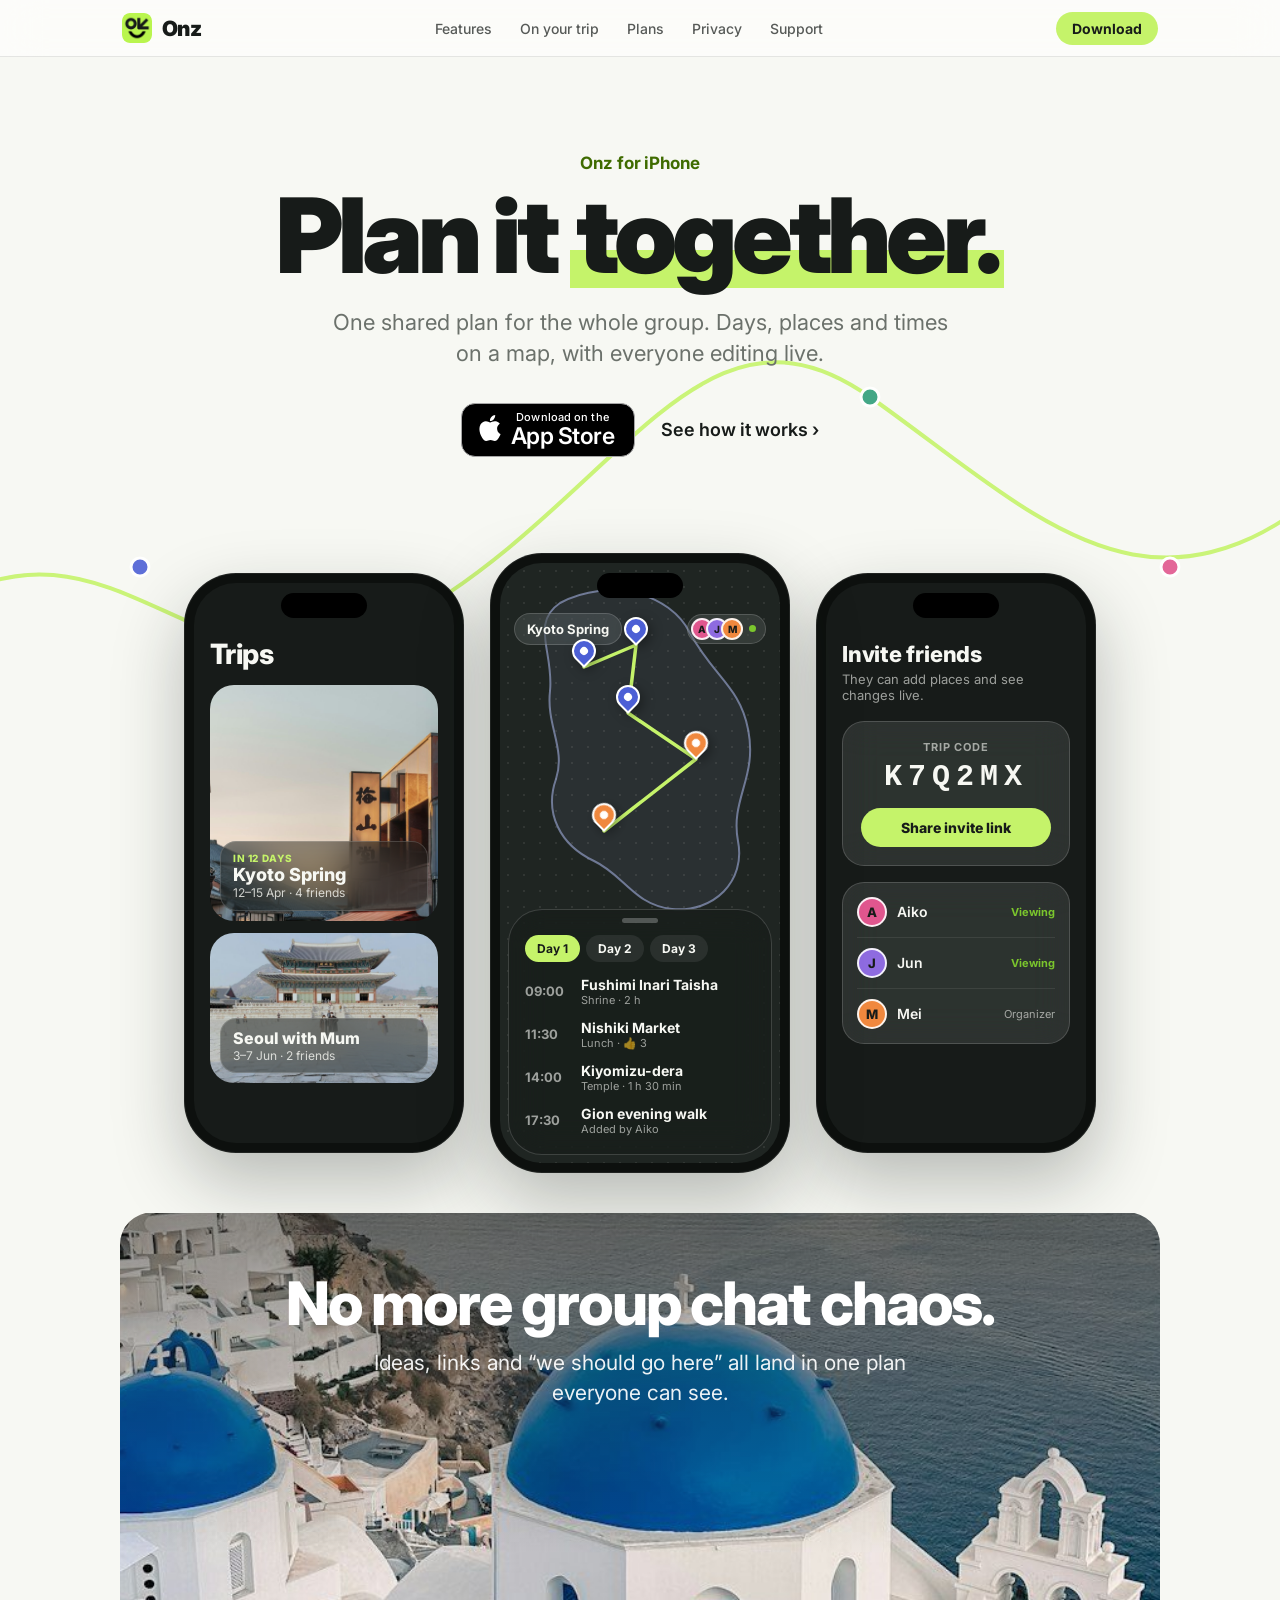
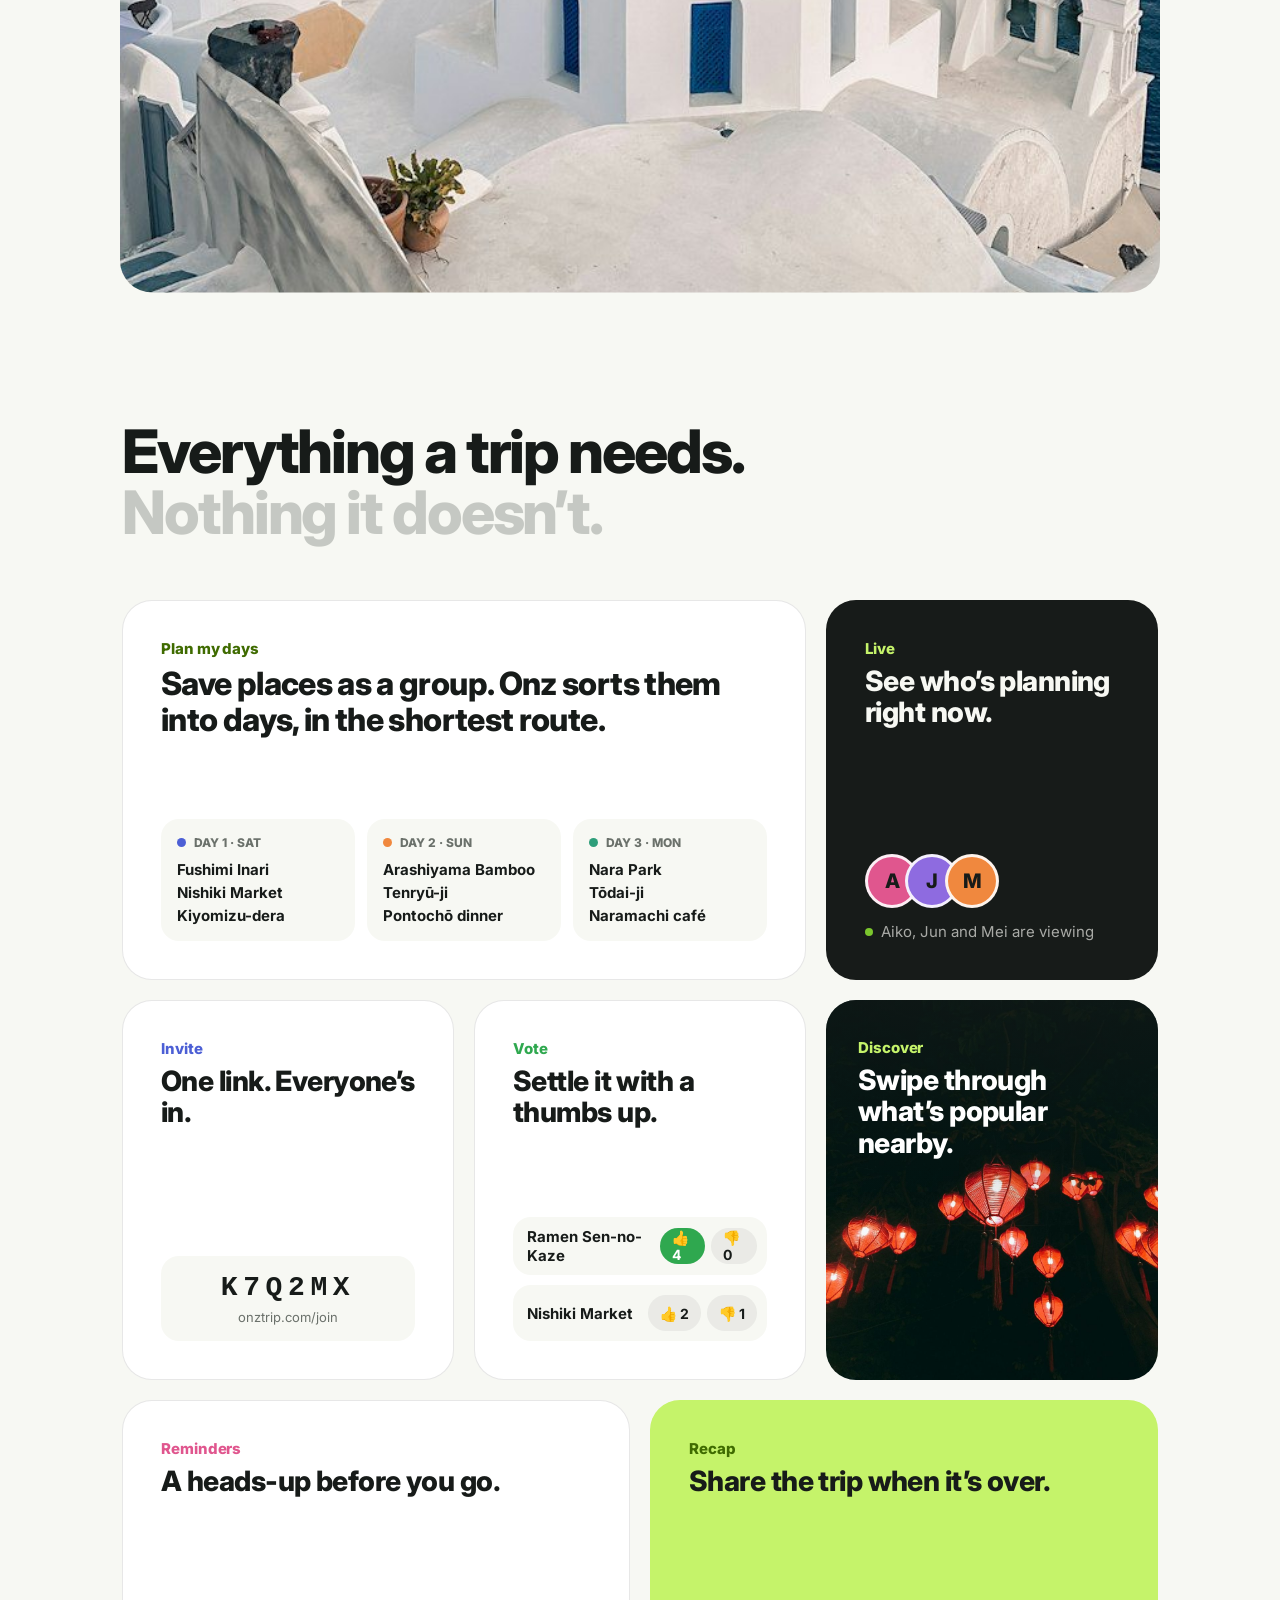
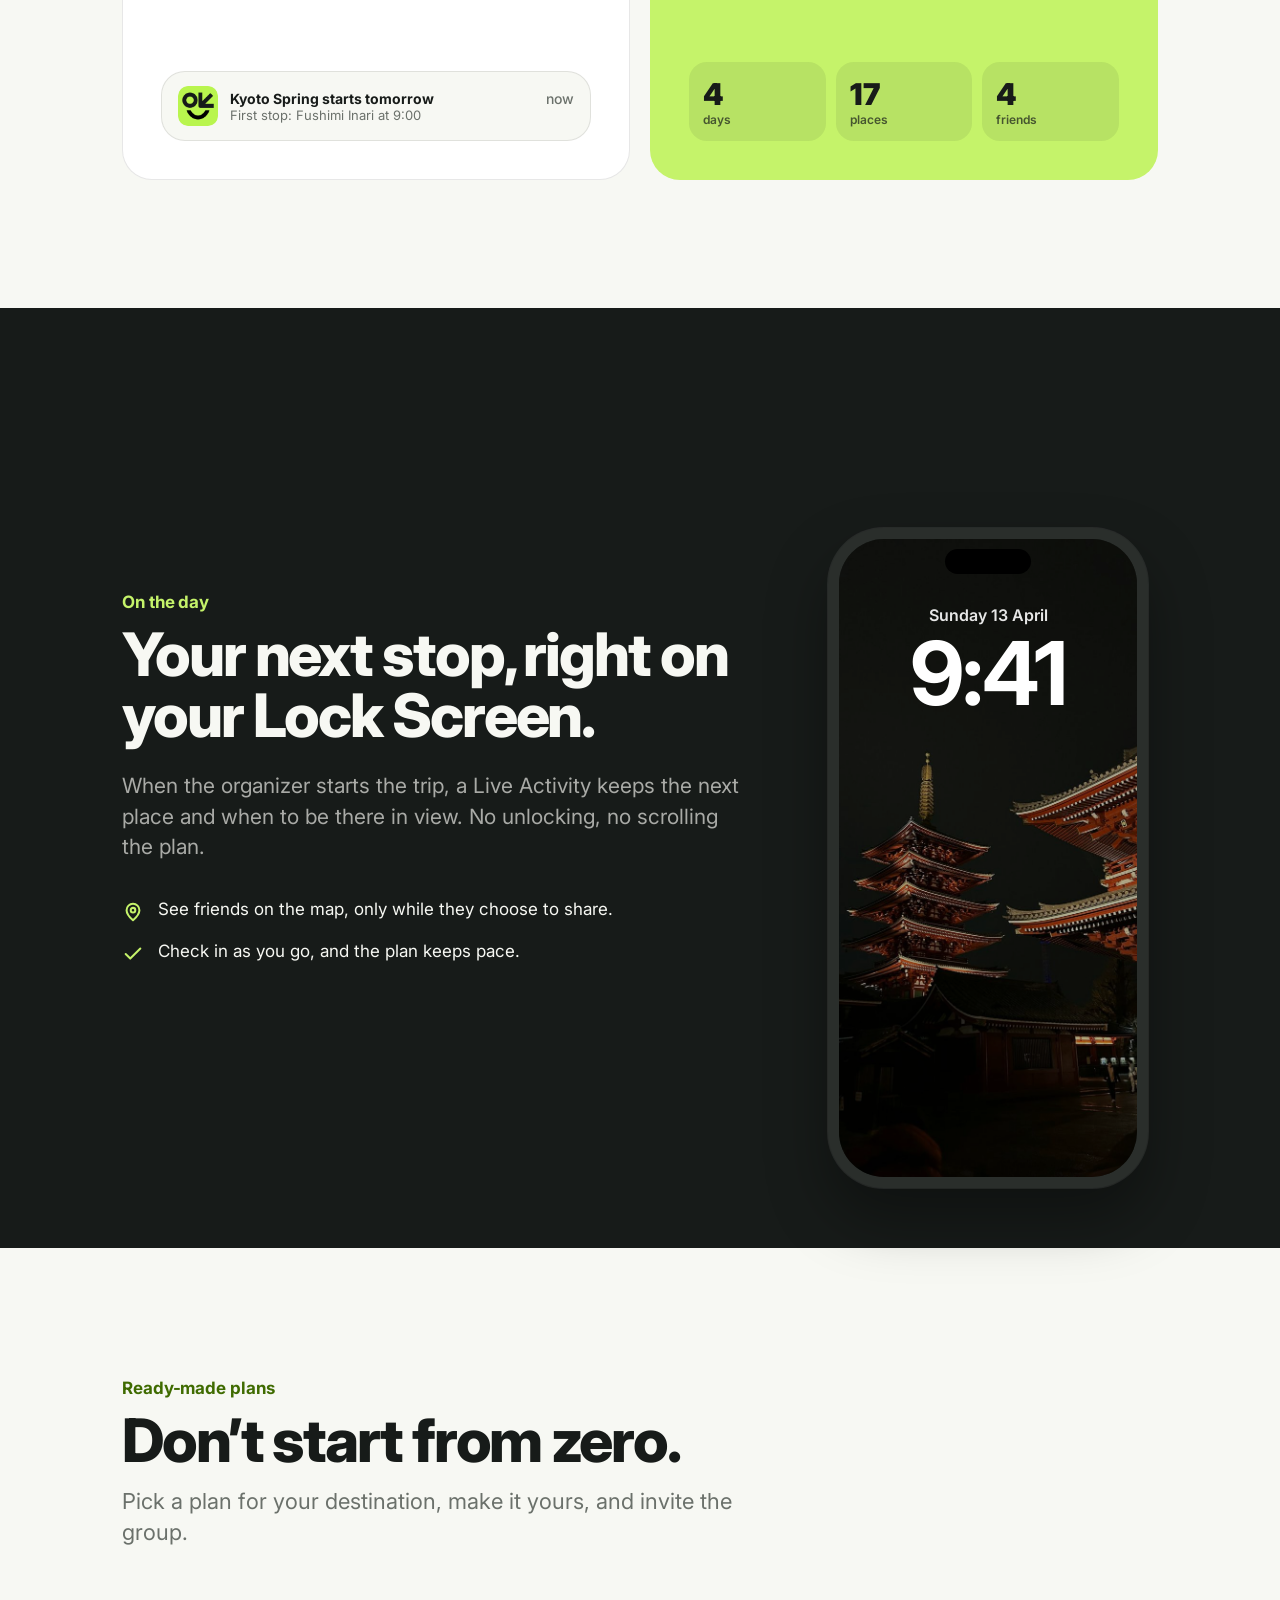
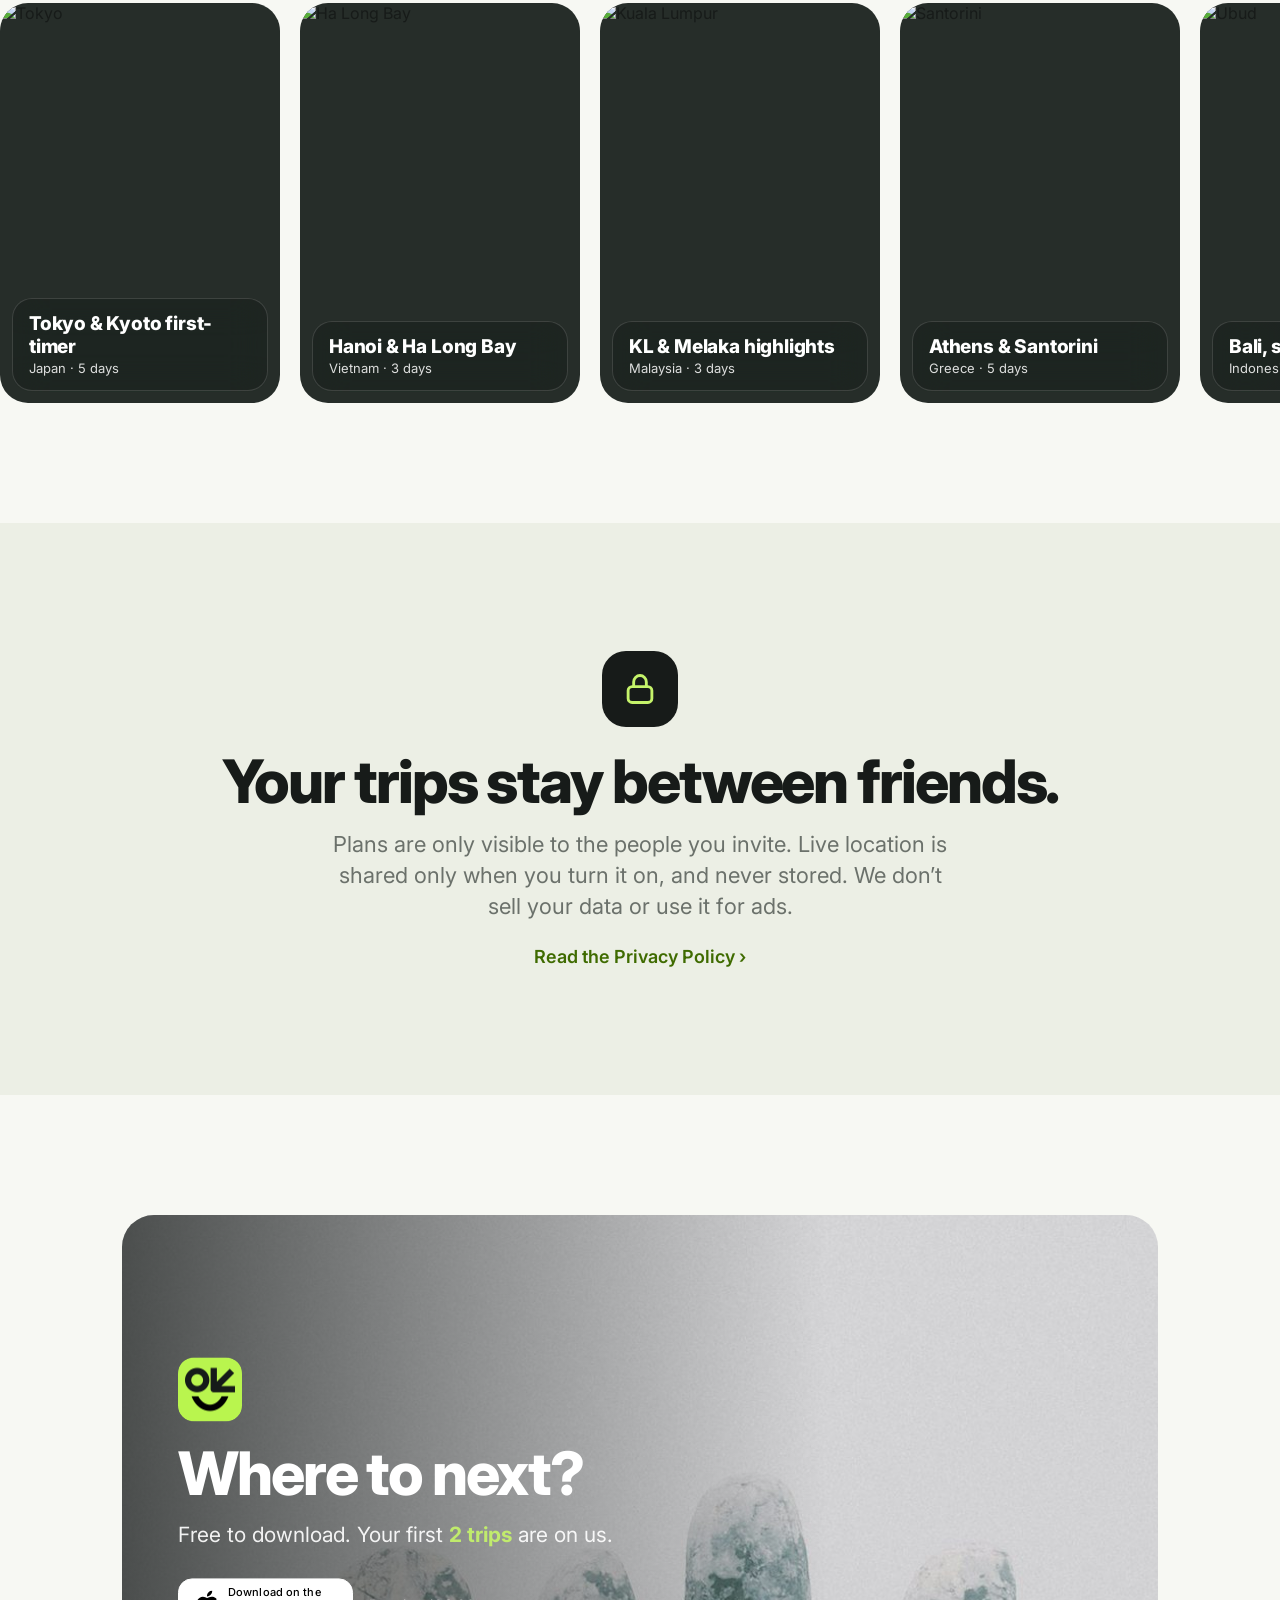
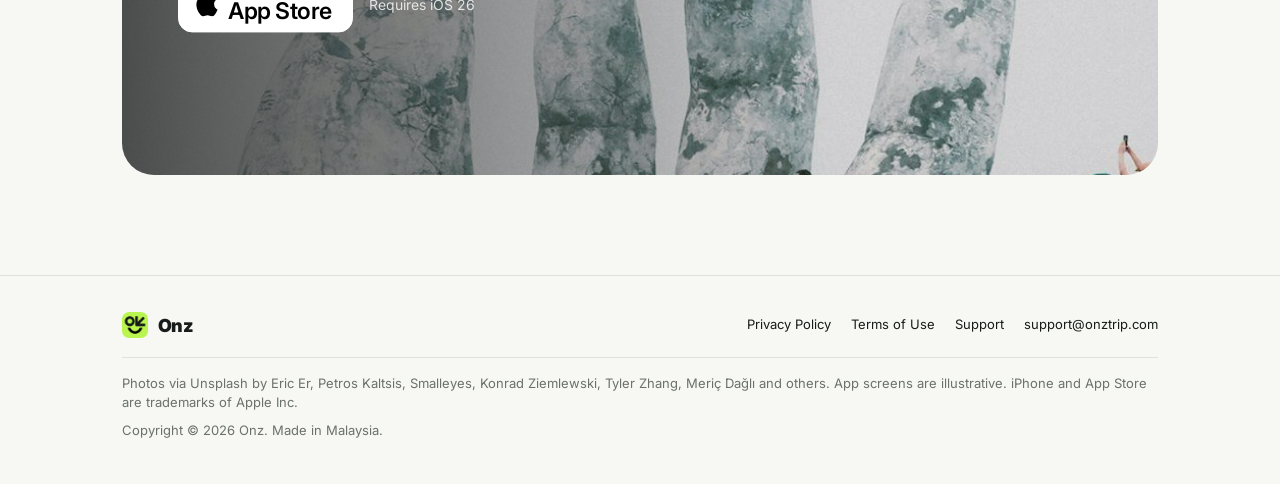
==== commit a181c73f: "Hero phones no longer clipped while scrolling; drop the lime glow behind the Lock Screen phone Co-Au" ====
--- a/index.html
+++ b/index.html
@@ -73,7 +73,8 @@
 .asb small{font-size:11px;font-weight:500;letter-spacing:.01em;margin-bottom:2px}
 
 /* hero */
-.hero{position:relative;padding:96px 0 0;text-align:center;overflow:hidden}
+.hero{position:relative;z-index:1;padding:96px 0 0;text-align:center}
+.hero .route-clip{position:absolute;inset:0;overflow:hidden;pointer-events:none}
 .hero .route{position:absolute;left:50%;top:40px;width:1400px;margin-left:-700px;height:760px;pointer-events:none;opacity:.9}
 .hero-cta{margin-top:34px;display:flex;gap:26px;justify-content:center;align-items:center;flex-wrap:wrap}
 .more{font-size:18px;font-weight:600;color:var(--text)}
@@ -176,14 +177,14 @@
 
 <!-- Hero -->
 <header id="top" class="hero" data-scroll="out">
-<svg class="route" viewBox="0 0 1400 760" aria-hidden="true">
+<div class="route-clip" aria-hidden="true"><svg class="route" viewBox="0 0 1400 760">
 <path d="M-20 520 C 180 380, 260 640, 470 520 S 760 180, 930 300 S 1220 560, 1420 360" fill="none" stroke="var(--line)" stroke-width="3" stroke-linecap="round" stroke-dasharray="2 12"></path>
 <path class="trail" pathLength="1" d="M-20 520 C 180 380, 260 640, 470 520 S 760 180, 930 300 S 1220 560, 1420 360" fill="none" stroke="var(--lime)" stroke-width="4" stroke-linecap="round"></path>
 <circle cx="200" cy="470" r="9" fill="var(--peri-deep)" stroke="#fff" stroke-width="3" style="animation-delay:1.2s"></circle>
 <circle cx="470" cy="520" r="9" fill="var(--tangerine)" stroke="#fff" stroke-width="3" style="animation-delay:1.8s"></circle>
 <circle cx="930" cy="300" r="9" fill="var(--jade)" stroke="#fff" stroke-width="3" style="animation-delay:2.6s"></circle>
 <circle cx="1230" cy="470" r="9" fill="var(--rose)" stroke="#fff" stroke-width="3" style="animation-delay:3.4s"></circle>
-</svg>
+</svg></div>
 <div class="wrap" style="position: relative">
 <p class="eyebrow intro" style="--d: 0ms">Onz for iPhone</p>
 <h1 class="h1 intro" style="--d: 120ms">Plan it <span class="lime-mark">together.</span></h1>
@@ -422,7 +423,7 @@
 </div>
 </div>
 <div style="flex: 0 0 340px; display: flex; justify-content: center">
-<div class="lock-phone phone" style="width: 320px; height: 660px; border-radius: 56px; background: #2a2e2b; padding: 11px; box-shadow: 0 0 0 1px rgba(255,255,255,.08), 0 40px 100px rgba(197,243,106,.16)">
+<div class="lock-phone phone" style="width: 320px; height: 660px; border-radius: 56px; background: #2a2e2b; padding: 11px; box-shadow: 0 0 0 1px rgba(255,255,255,.08), 0 30px 60px rgba(0,0,0,.35)">
 <div class="screen" style="border-radius: 45px">
 <img loading="lazy" decoding="async" src="images/tokyo.jpg" alt="" style="position: absolute; inset: 0; width: 100%; height: 100%; object-fit: cover; filter: brightness(0.7)">
 <div class="island"></div>
@@ -435,7 +436,7 @@
 <div style="width: 40px; height: 40px; border-radius: 50%; background: var(--lime); display: grid; place-items: center; flex-shrink: 0"><svg width="20" height="20" viewBox="0 0 24 24" fill="none" stroke="#171B19" stroke-width="2.4" stroke-linecap="round" stroke-linejoin="round" aria-hidden="true"><circle cx="13" cy="4" r="1.6"></circle><path d="m9 20 3-6 3 3v4"></path><path d="M7 11.5 10 9l3 1.5 2.5 3"></path></svg></div>
 <div style="flex: 1; min-width: 0">
 <div style="display: flex; align-items: center; gap: 6px; font-size: 11px; font-weight: 800; color: rgba(255,255,255,.6); letter-spacing: .02em"><span style="width: 7px; height: 7px; border-radius: 50%; background: var(--red); animation: livedot 1.2s infinite"></span>LIVE · DAY 2 OF 4</div>
-<div style="font-size: 16px; font-weight: 800; margin-top: 2px; white-space: nowrap; overflow: hidden; text-overflow: ellipsis">Next: Bamboo Grove</div>
+<div style="font-size: 14px; font-weight: 800; margin-top: 2px; white-space: nowrap">Next: Bamboo Grove</div>
 </div>
 <div style="text-align: right"><div style="font-size: 19px; font-weight: 900; color: var(--lime)">10:30</div><div style="font-size: 10px; color: rgba(255,255,255,.6)">Be there by</div></div>
 </div>
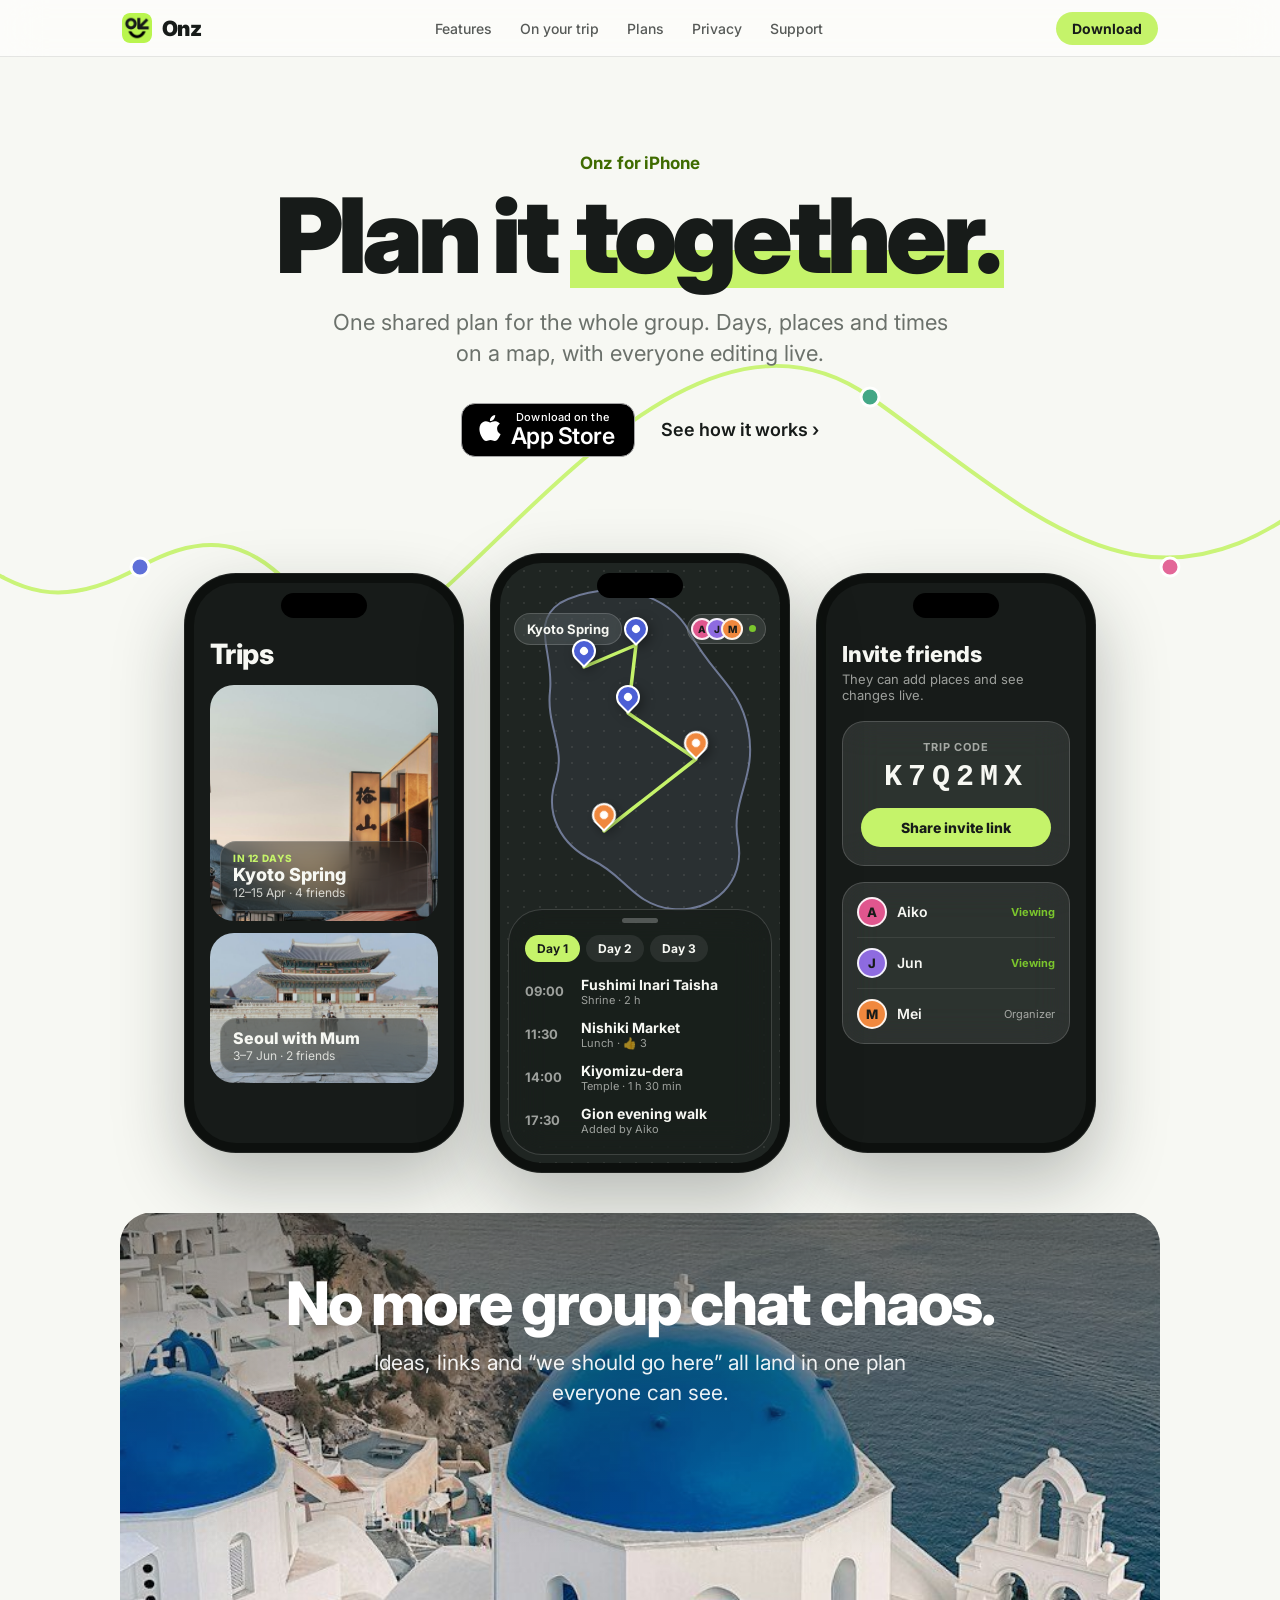
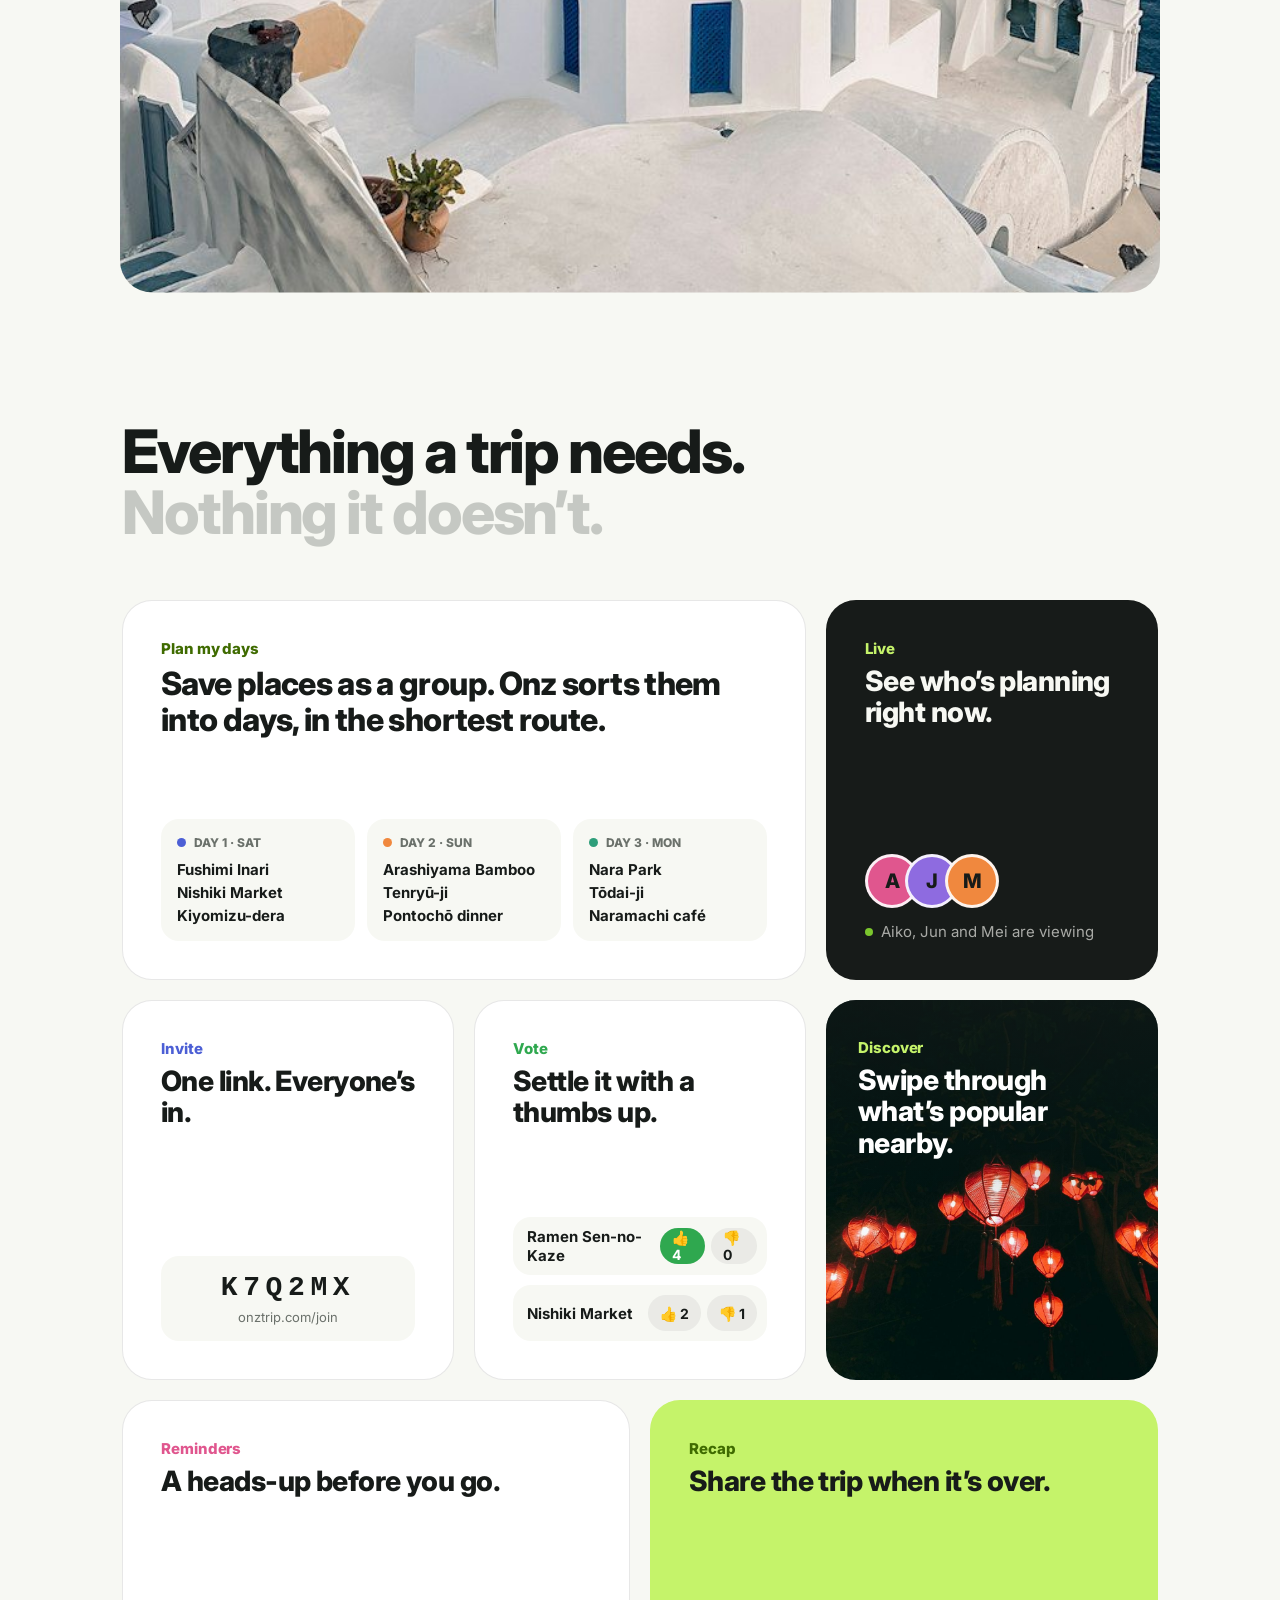
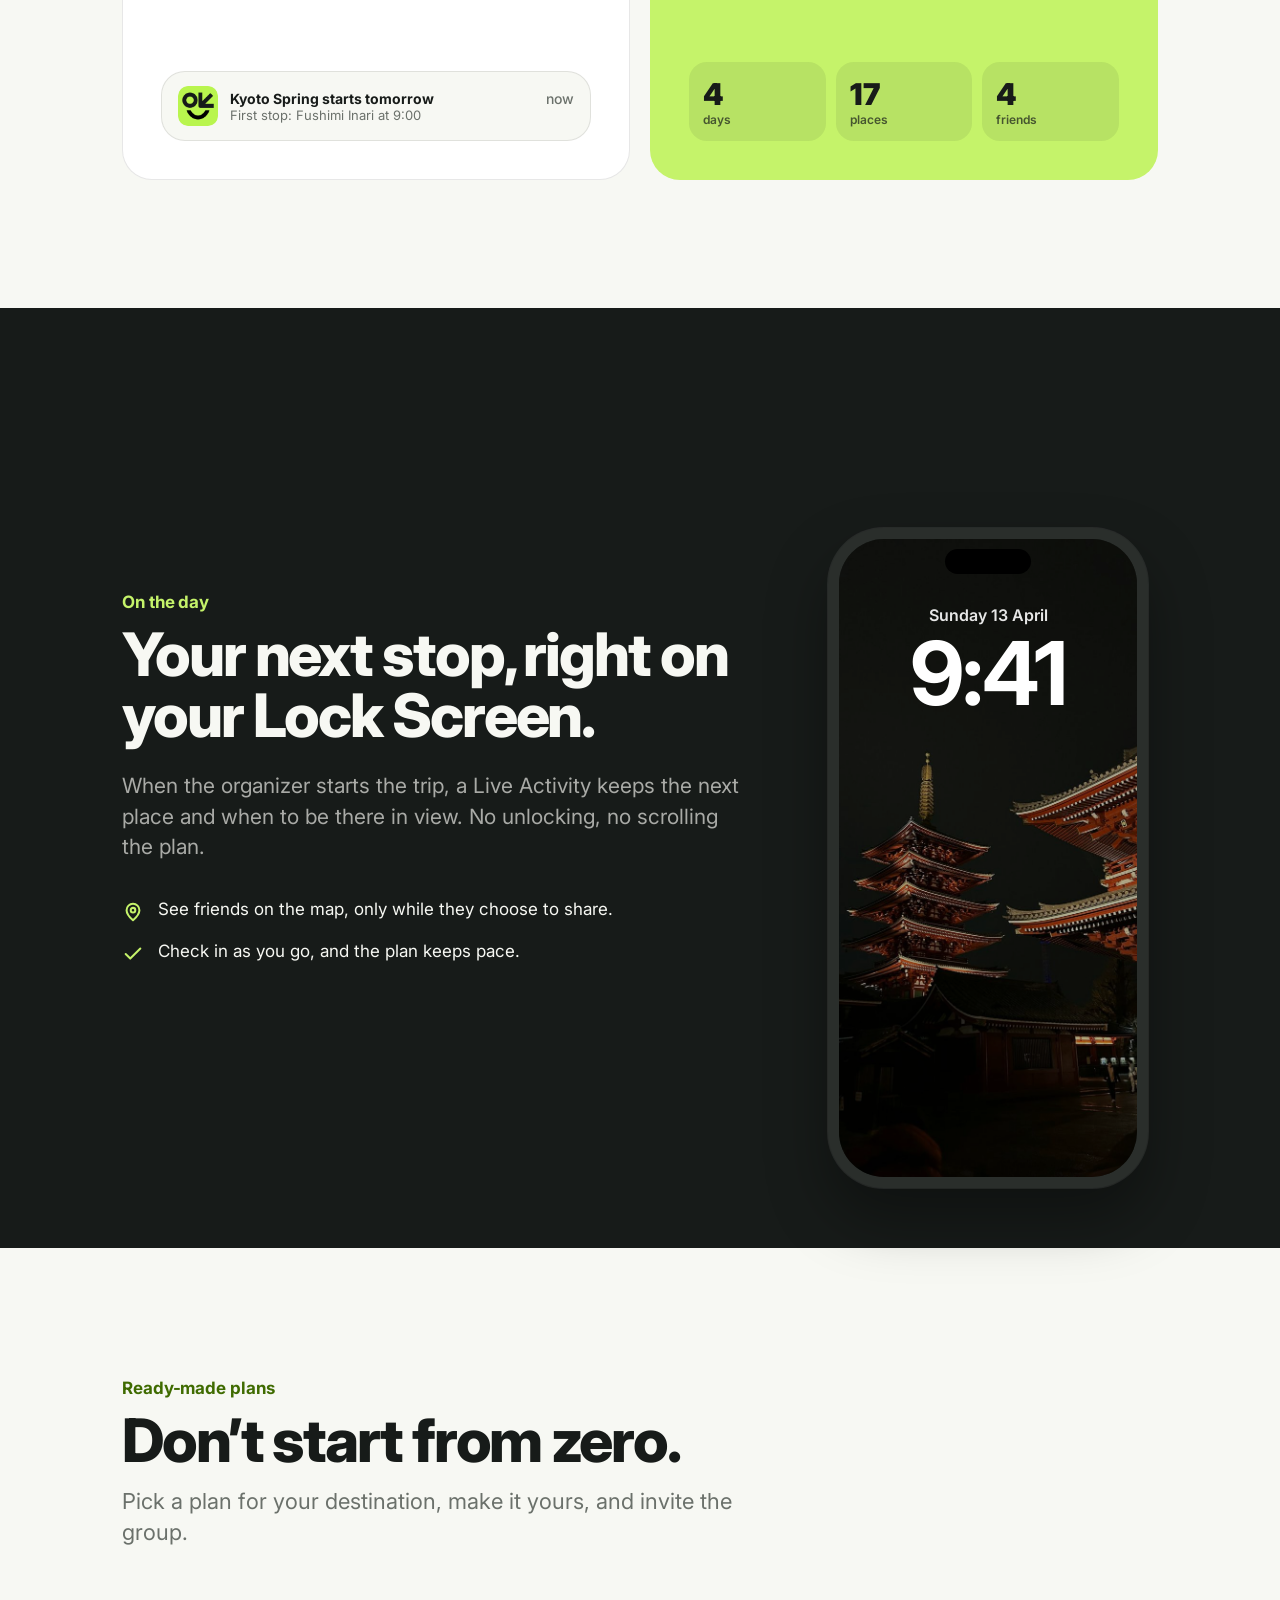
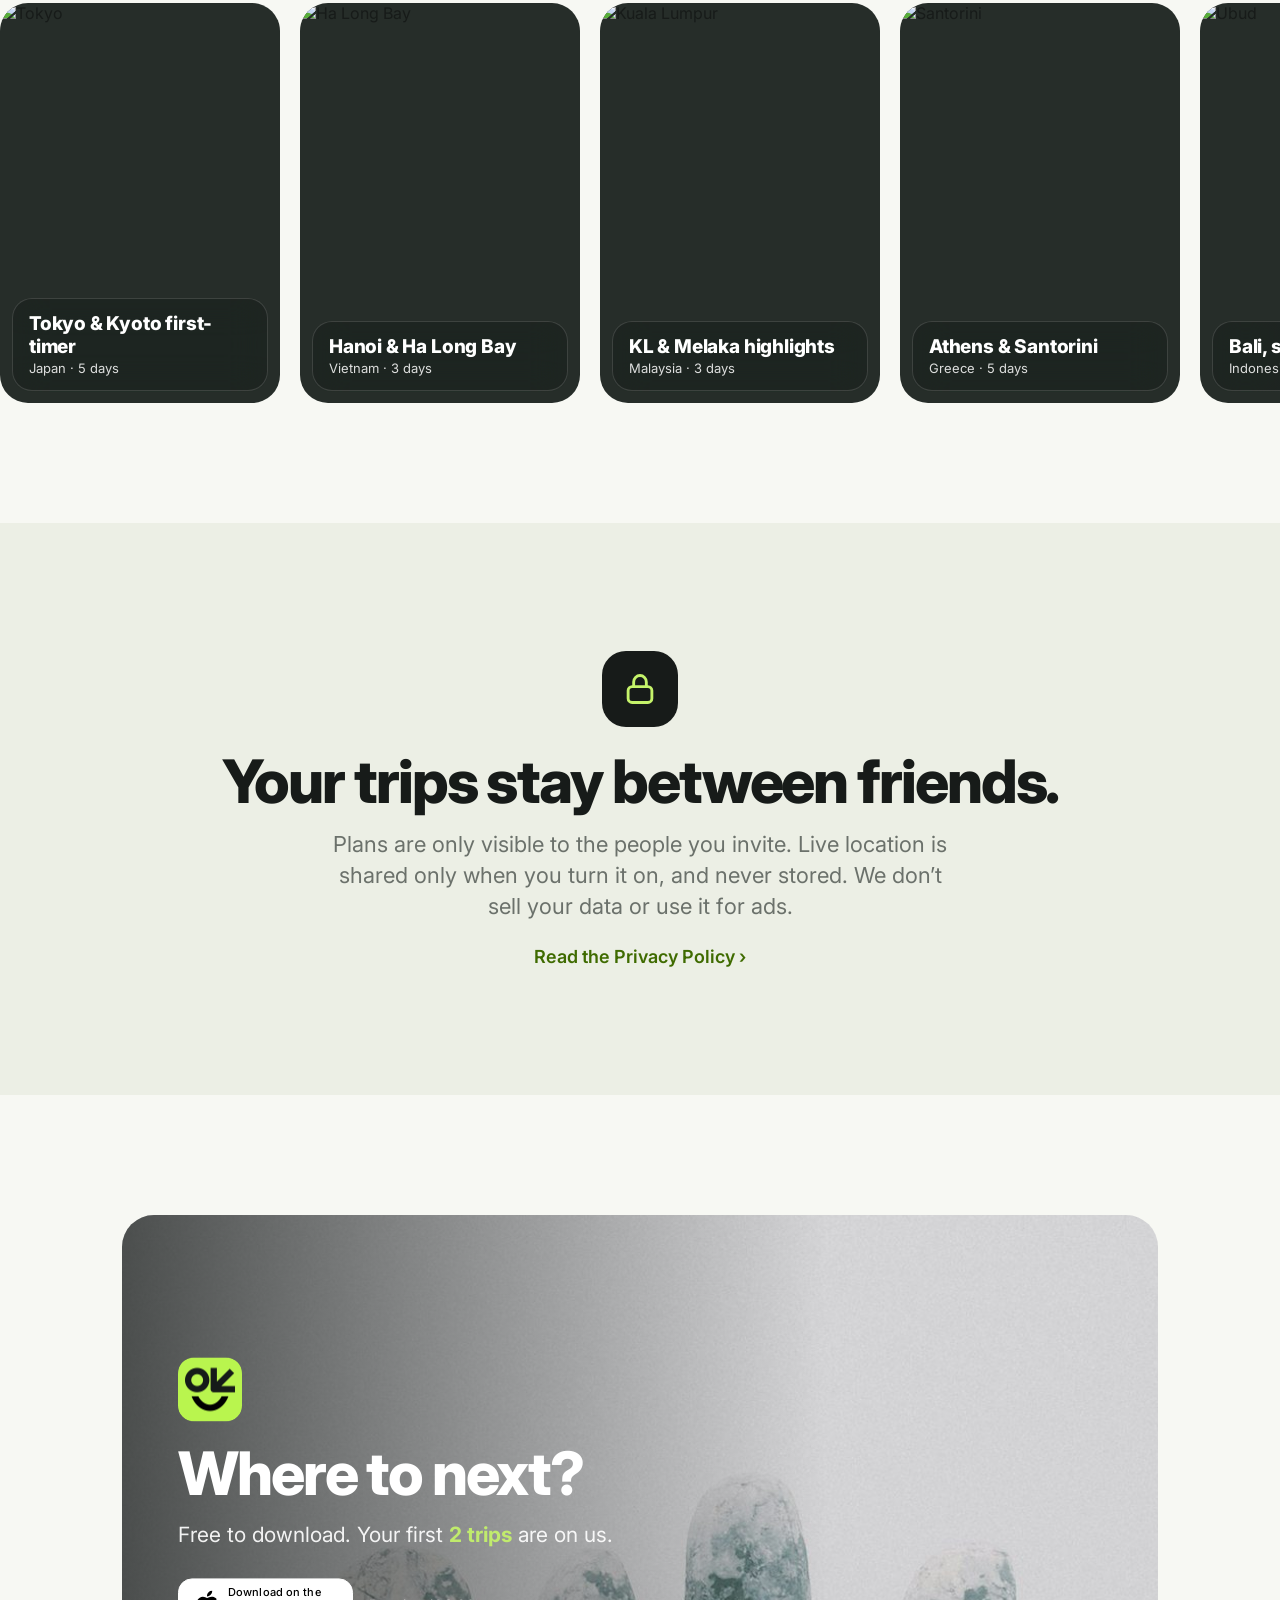
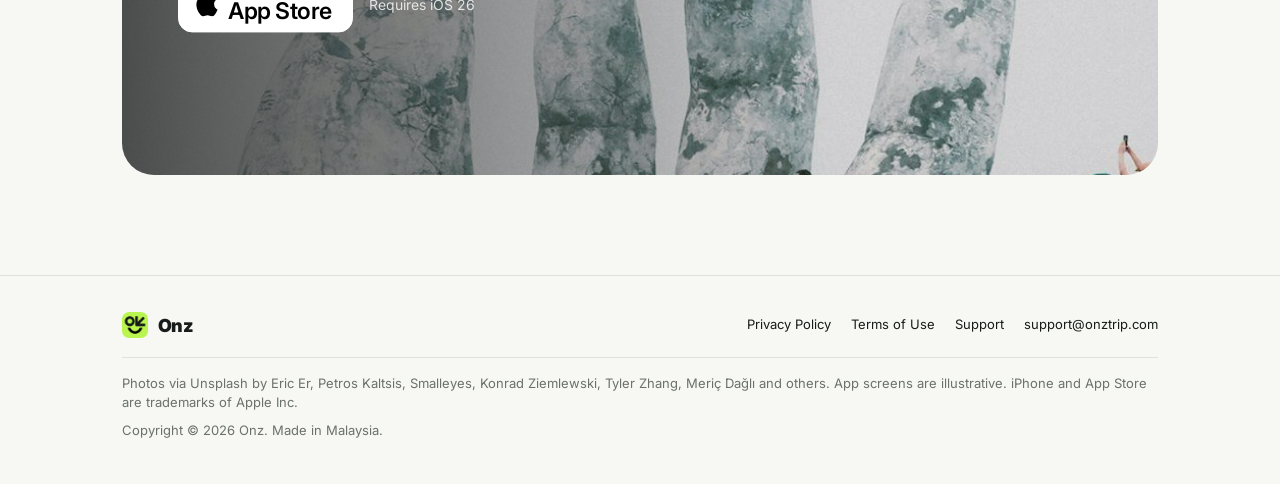
==== commit 201a4b38: "Hero route line runs the full width of wide screens Co-Authored-By: Claude Opus 5.5 <noreply@anthrop" ====
--- a/index.html
+++ b/index.html
@@ -75,7 +75,7 @@
 /* hero */
 .hero{position:relative;z-index:1;padding:96px 0 0;text-align:center}
 .hero .route-clip{position:absolute;inset:0;overflow:hidden;pointer-events:none}
-.hero .route{position:absolute;left:50%;top:40px;width:1400px;margin-left:-700px;height:760px;pointer-events:none;opacity:.9}
+.hero .route{position:absolute;left:50%;top:40px;width:2800px;margin-left:-1400px;height:760px;pointer-events:none;opacity:.9}
 .hero-cta{margin-top:34px;display:flex;gap:26px;justify-content:center;align-items:center;flex-wrap:wrap}
 .more{font-size:18px;font-weight:600;color:var(--text)}
 .phones{margin-top:76px;display:flex;justify-content:center;align-items:flex-end;gap:26px;height:640px;position:relative}
@@ -177,9 +177,9 @@
 
 <!-- Hero -->
 <header id="top" class="hero" data-scroll="out">
-<div class="route-clip" aria-hidden="true"><svg class="route" viewBox="0 0 1400 760">
-<path d="M-20 520 C 180 380, 260 640, 470 520 S 760 180, 930 300 S 1220 560, 1420 360" fill="none" stroke="var(--line)" stroke-width="3" stroke-linecap="round" stroke-dasharray="2 12"></path>
-<path class="trail" pathLength="1" d="M-20 520 C 180 380, 260 640, 470 520 S 760 180, 930 300 S 1220 560, 1420 360" fill="none" stroke="var(--lime)" stroke-width="4" stroke-linecap="round"></path>
+<div class="route-clip" aria-hidden="true"><svg class="route" viewBox="-700 0 2800 760">
+<path d="M-720 300 C -520 160, -360 460, -160 420 S 40 560, 200 470 S 360 600, 470 520 S 760 180, 930 300 S 1220 560, 1420 360 S 1760 180, 1900 330 S 2060 460, 2120 400" fill="none" stroke="var(--line)" stroke-width="3" stroke-linecap="round" stroke-dasharray="2 12"></path>
+<path class="trail" pathLength="1" d="M-720 300 C -520 160, -360 460, -160 420 S 40 560, 200 470 S 360 600, 470 520 S 760 180, 930 300 S 1220 560, 1420 360 S 1760 180, 1900 330 S 2060 460, 2120 400" fill="none" stroke="var(--lime)" stroke-width="4" stroke-linecap="round"></path>
 <circle cx="200" cy="470" r="9" fill="var(--peri-deep)" stroke="#fff" stroke-width="3" style="animation-delay:1.2s"></circle>
 <circle cx="470" cy="520" r="9" fill="var(--tangerine)" stroke="#fff" stroke-width="3" style="animation-delay:1.8s"></circle>
 <circle cx="930" cy="300" r="9" fill="var(--jade)" stroke="#fff" stroke-width="3" style="animation-delay:2.6s"></circle>
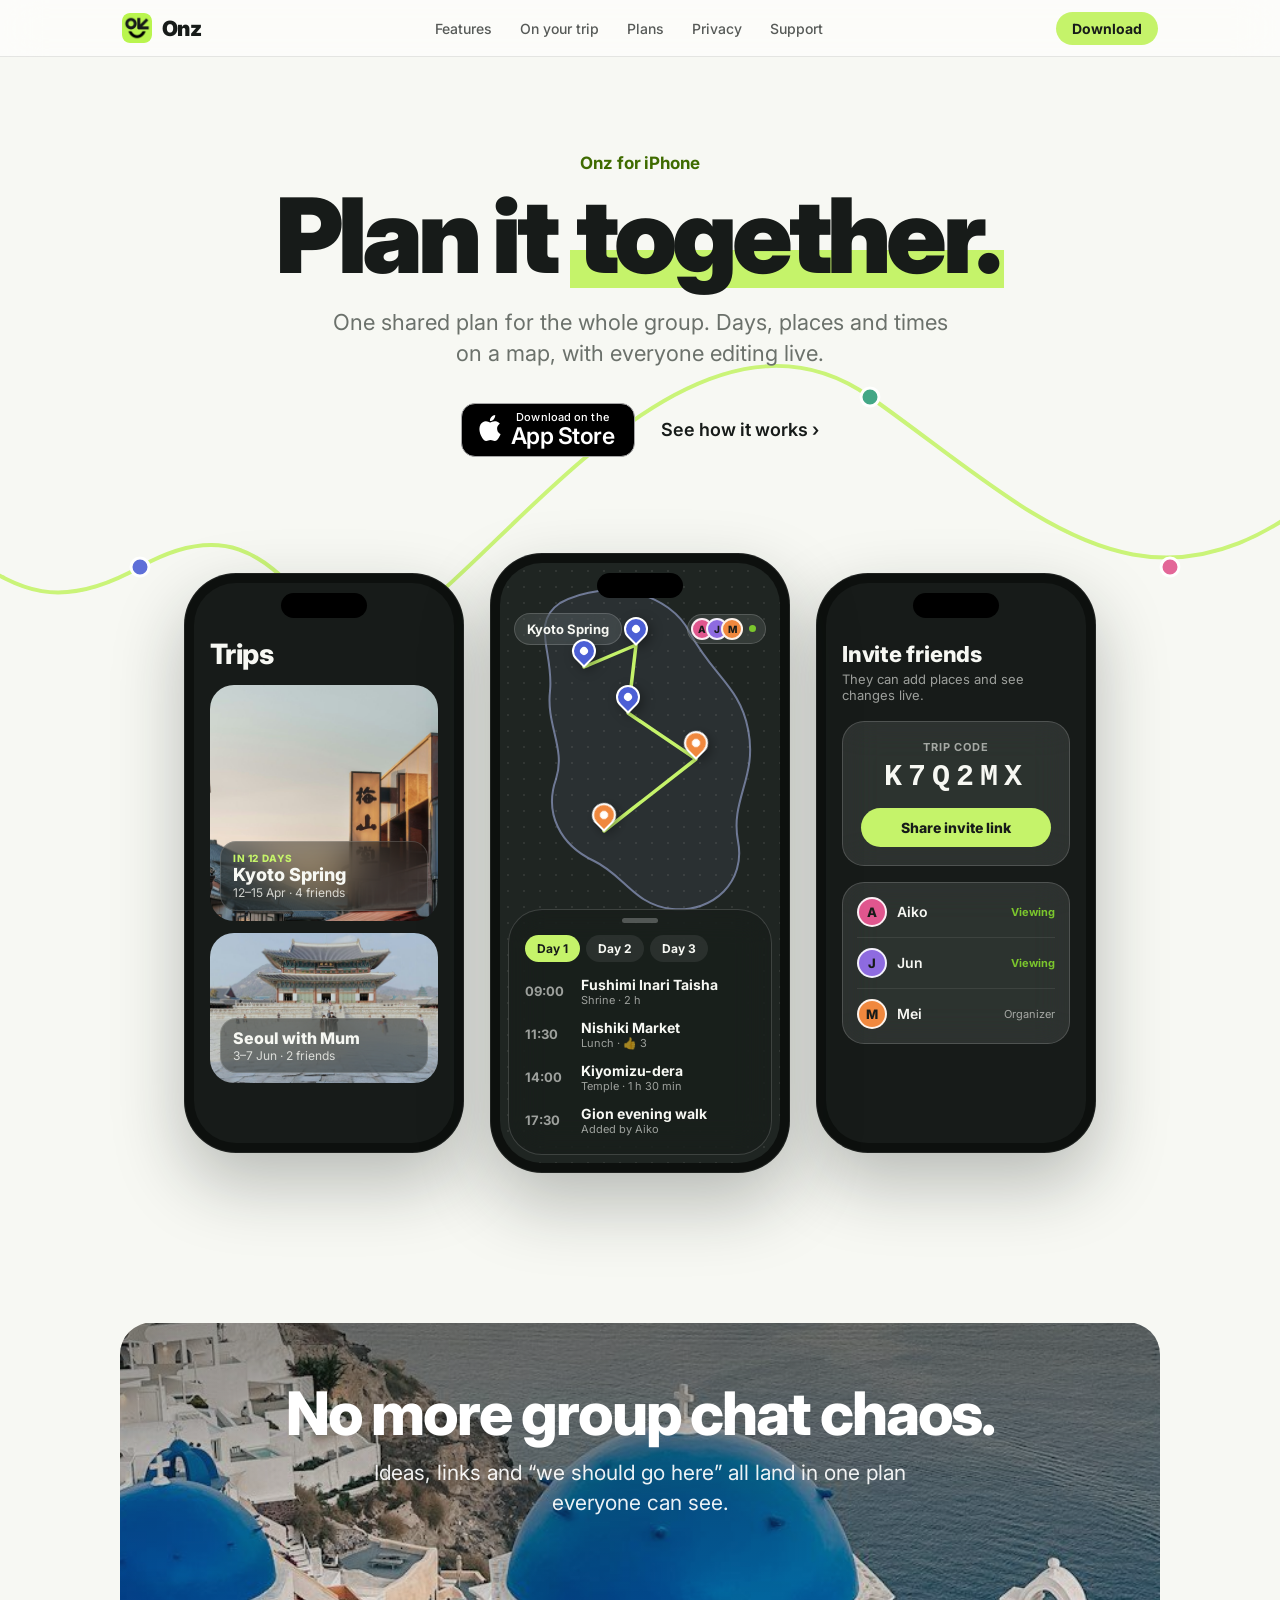
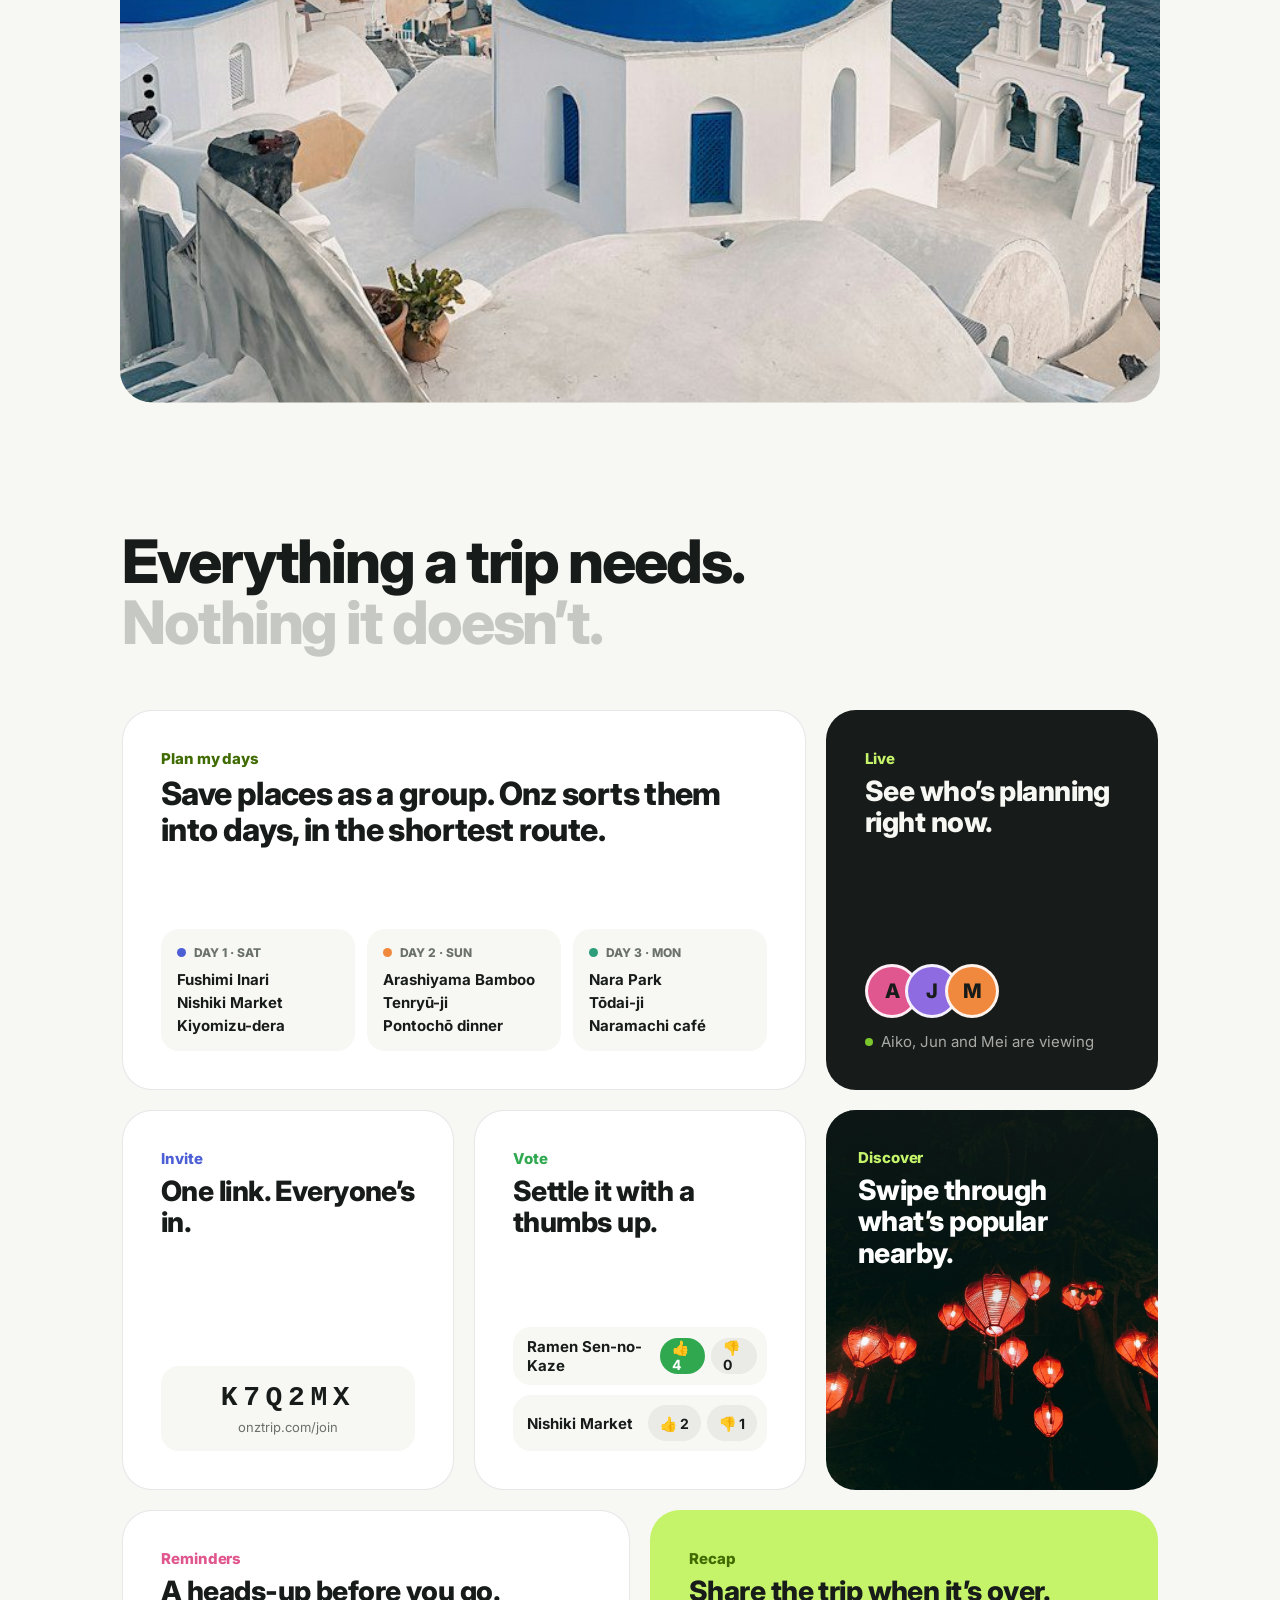
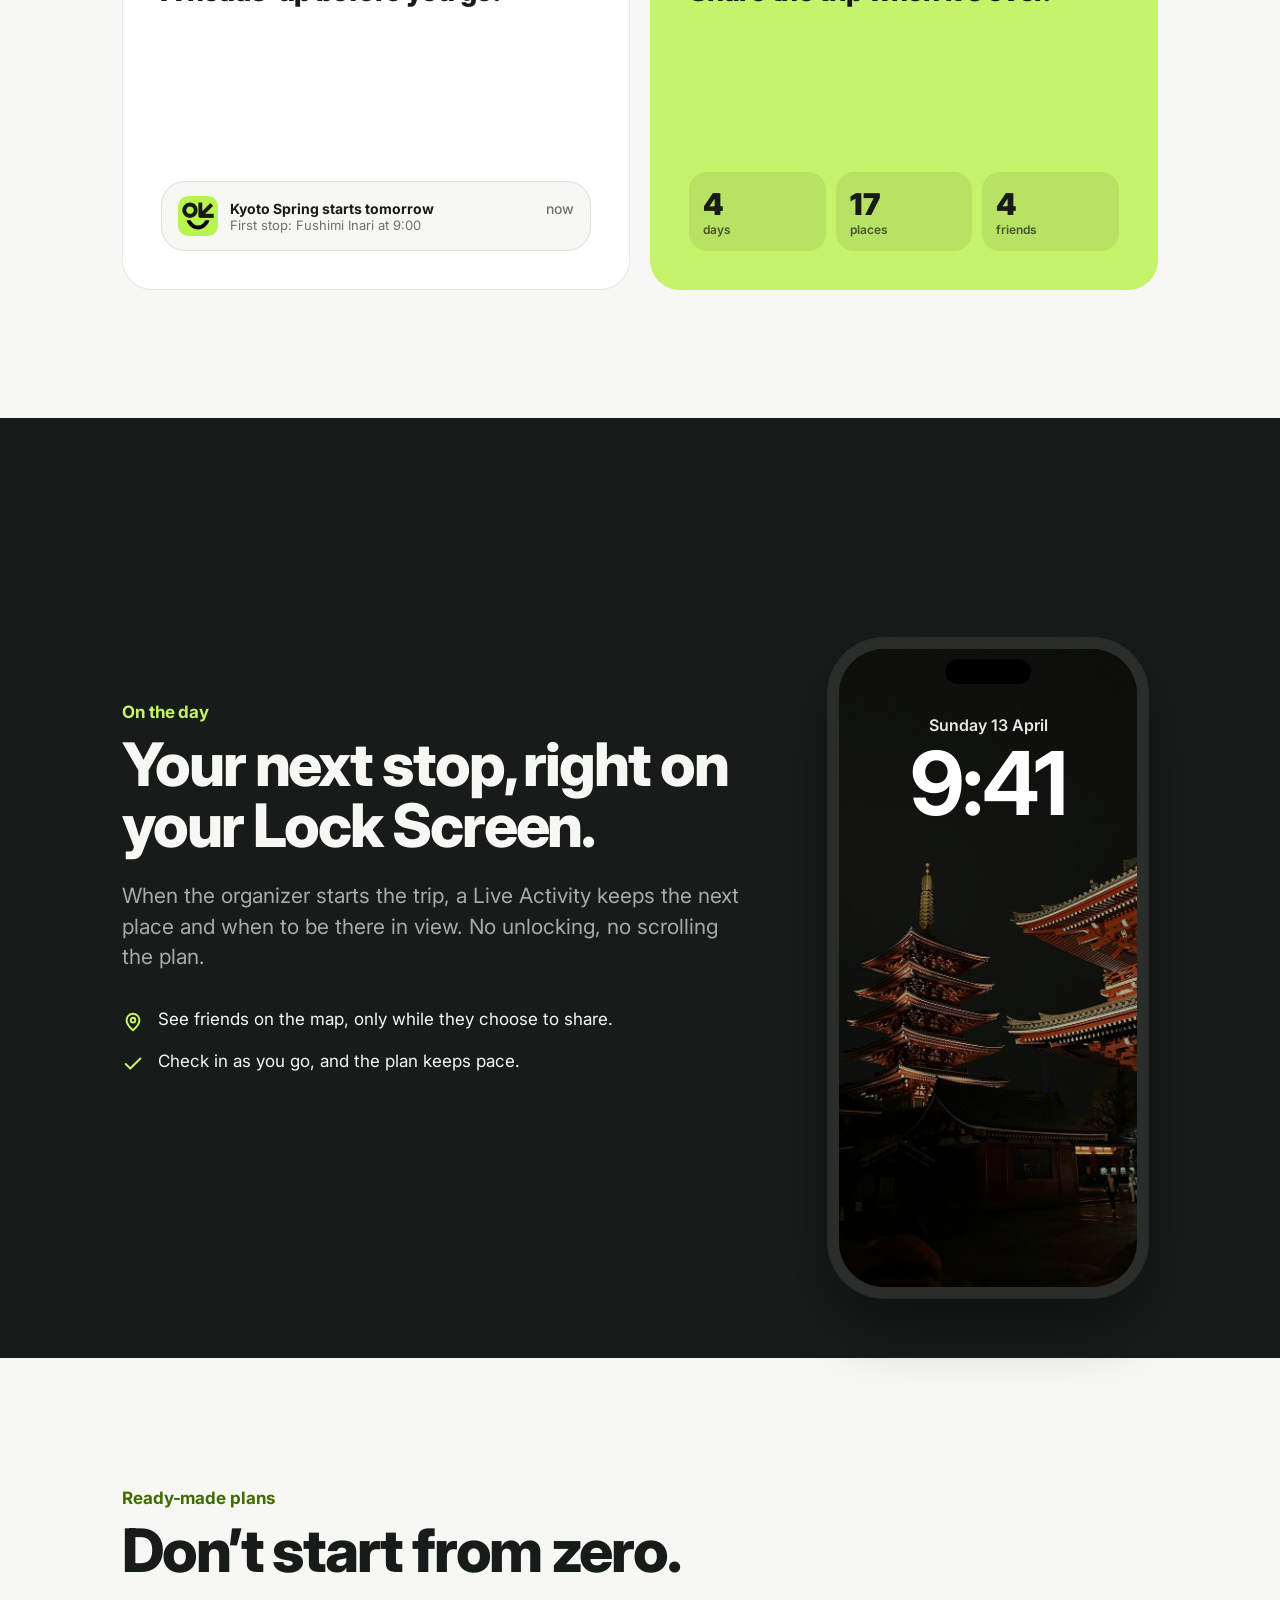
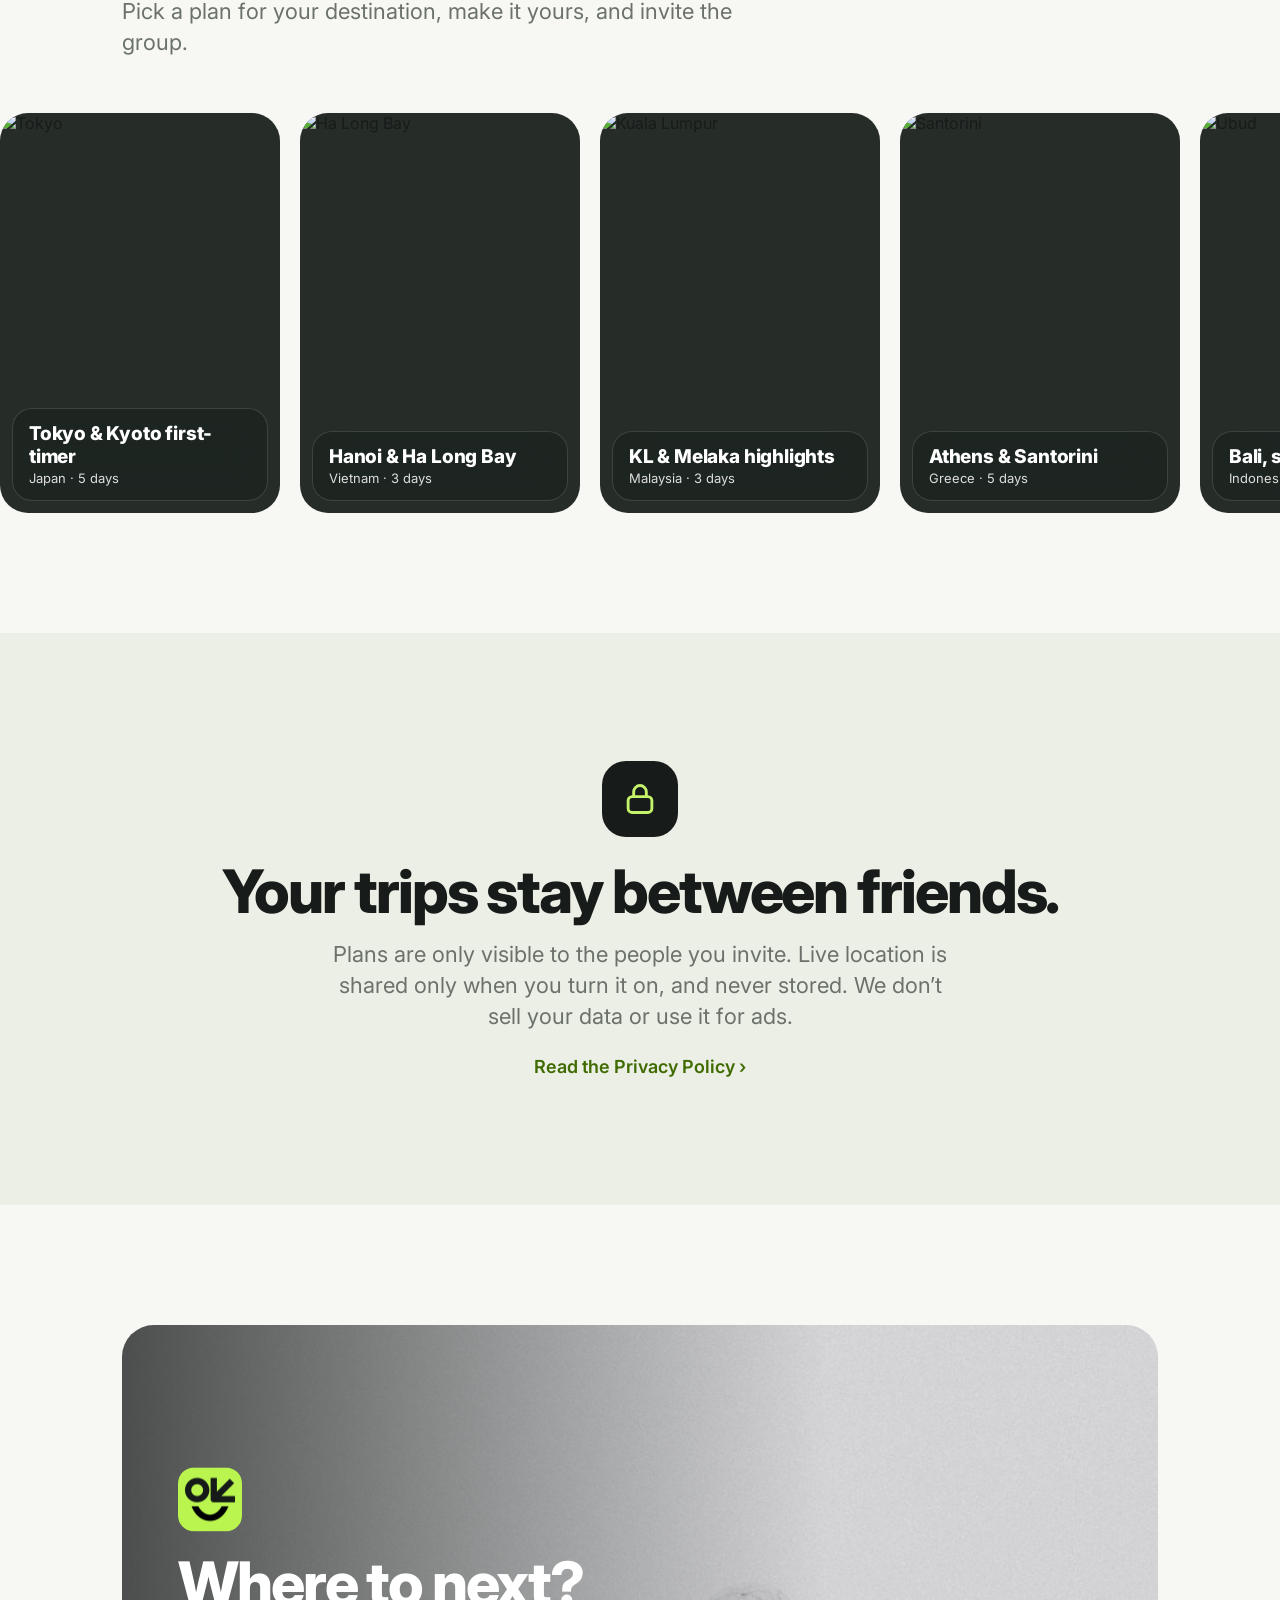
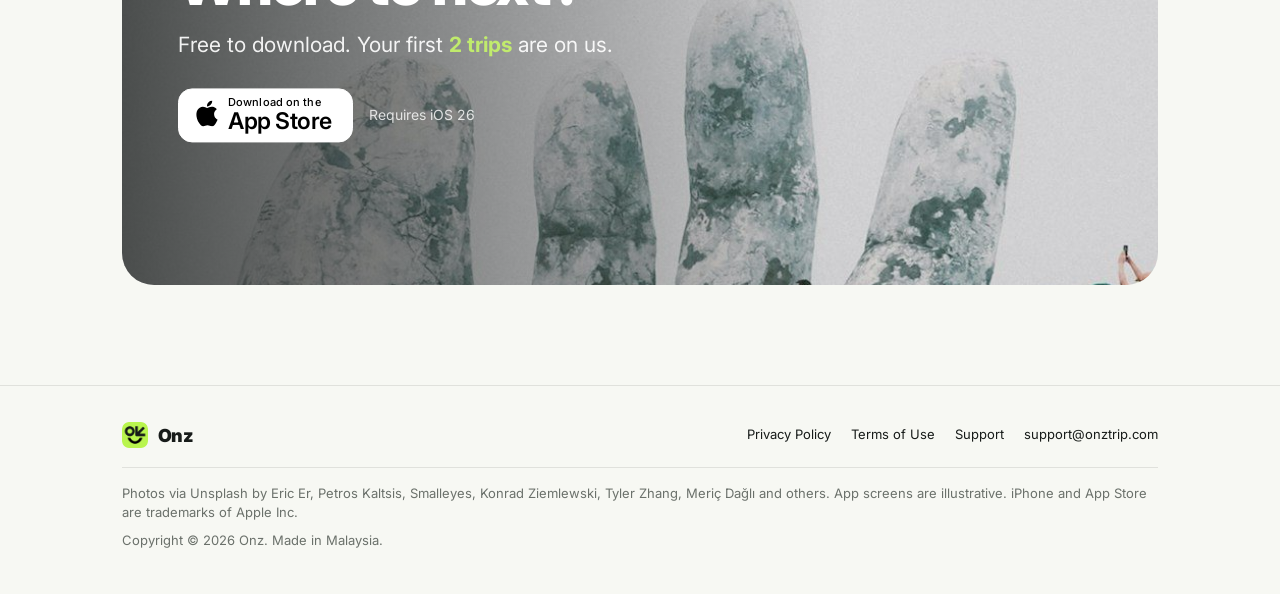
==== commit 9dce9da3: "More room between the hero phones and the photo below Co-Authored-By: Claude Opus 5.5 <noreply@anthr" ====
--- a/index.html
+++ b/index.html
@@ -16,9 +16,9 @@
 <meta property="og:url" content="https://onztrip.com/">
 <meta name="twitter:card" content="summary_large_image">
 <link rel="canonical" href="https://onztrip.com/">
-<link rel="icon" href="favicon.ico?v=3" sizes="any">
-<link rel="icon" type="image/png" href="favicon.png?v=3">
-<link rel="apple-touch-icon" href="apple-touch-icon.png?v=3">
+<link rel="icon" href="favicon.ico?v=4" sizes="any">
+<link rel="icon" type="image/png" href="favicon.png?v=4">
+<link rel="apple-touch-icon" href="apple-touch-icon.png?v=4">
 <script>document.documentElement.classList.add('js')</script>
 <link rel="preconnect" href="https://fonts.googleapis.com">
 <link rel="preconnect" href="https://fonts.gstatic.com" crossorigin>
@@ -286,7 +286,7 @@
 </header>
 
 <!-- Photo statement -->
-<section data-scroll="enter" style="padding: 40px 0 0">
+<section data-scroll="enter" style="padding: 150px 0 0">
 <div class="expand" style="position: relative; overflow: hidden; height: 680px">
 <img loading="lazy" decoding="async" src="images/santorini.jpg" class="zoom" alt="Blue domed church above the sea in Santorini" style="width: 100%; height: 100%; object-fit: cover; object-position: center 70%">
 <div style="position: absolute; inset: 0; background: linear-gradient(rgba(23,27,25,.45), transparent 50%)"></div>
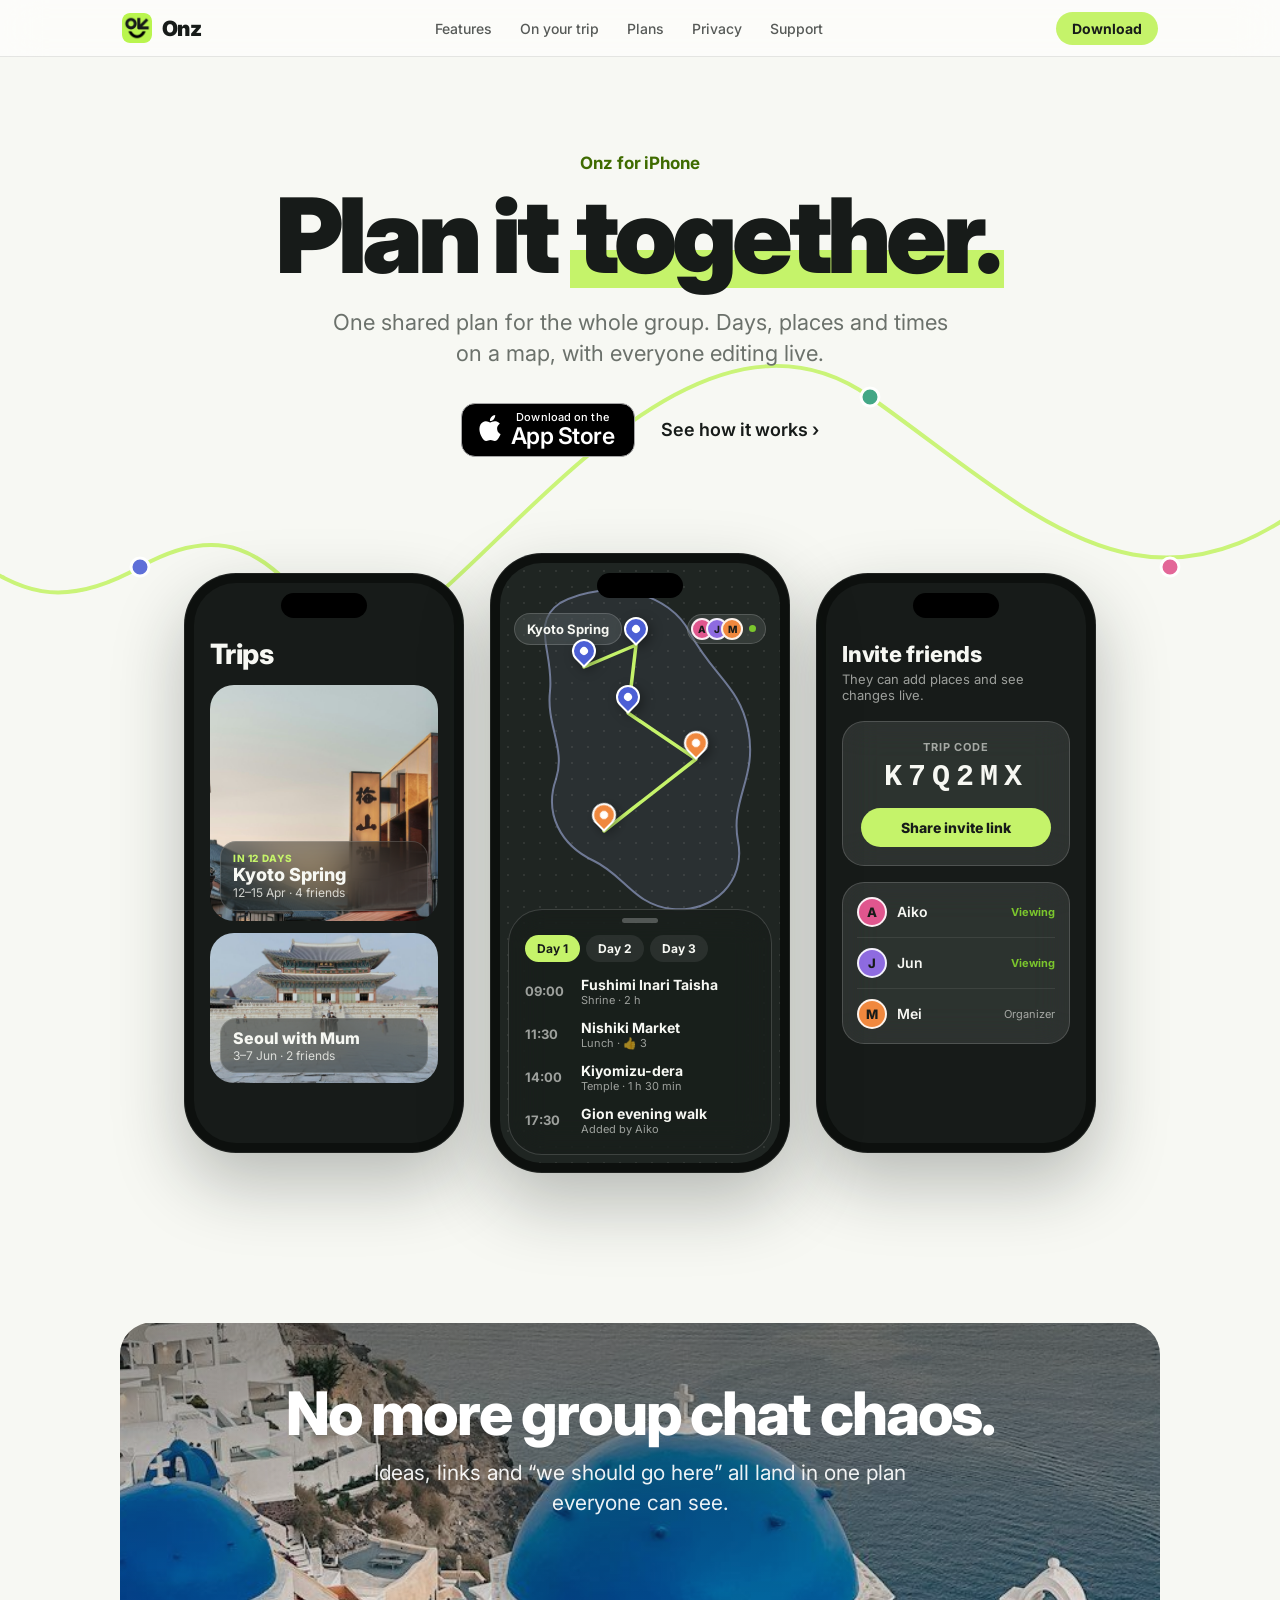
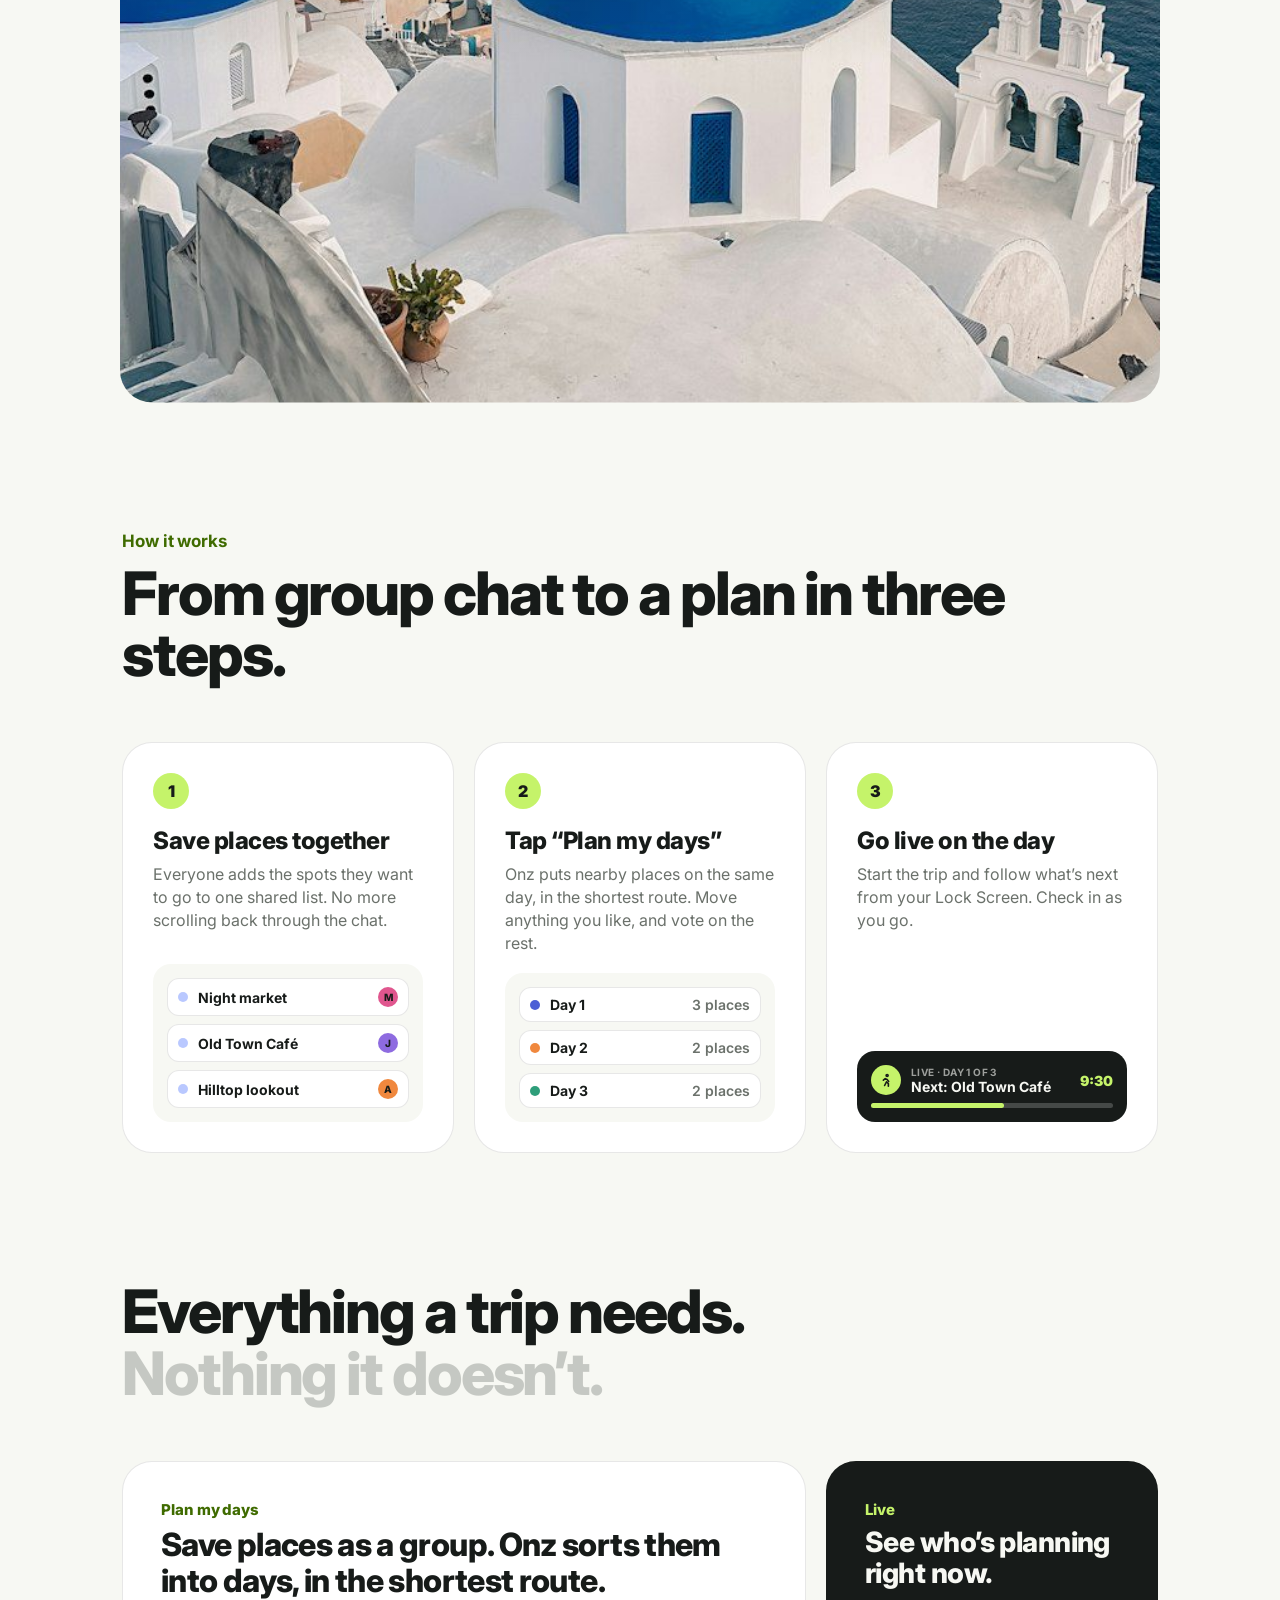
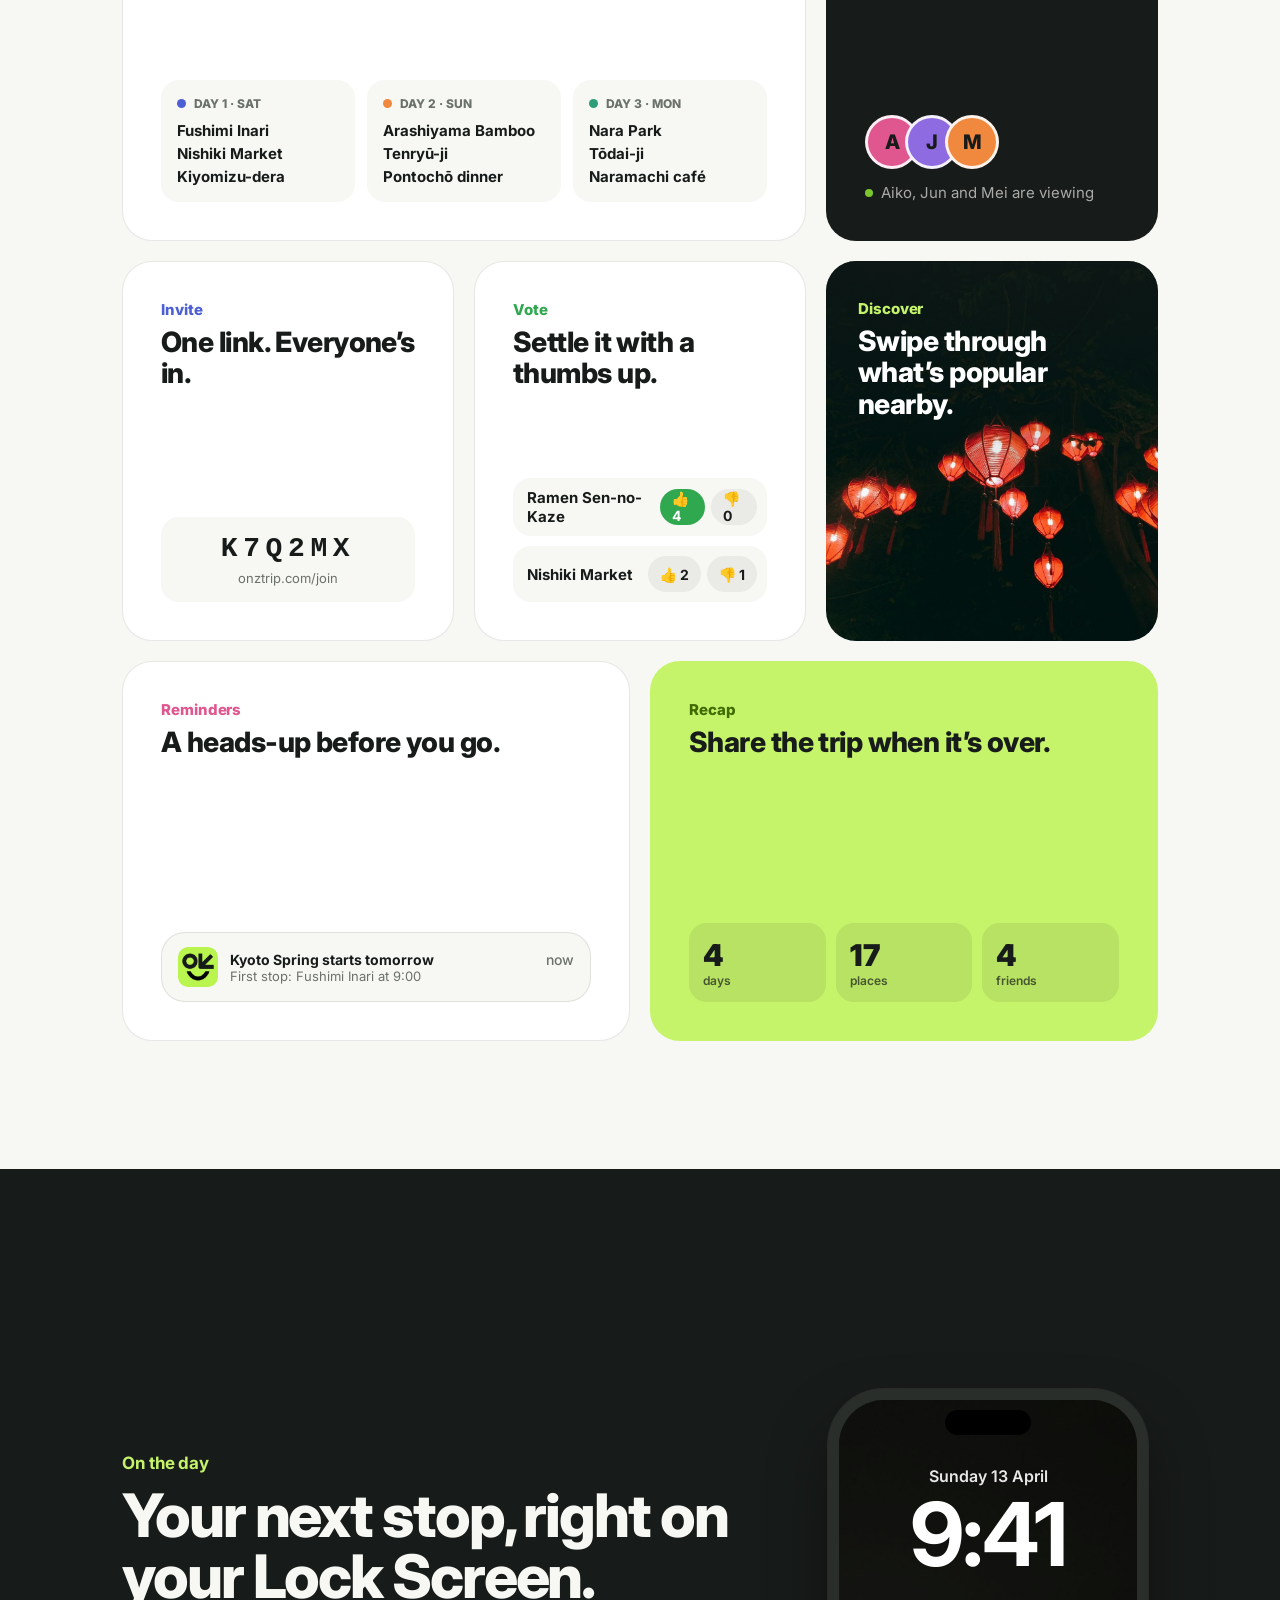
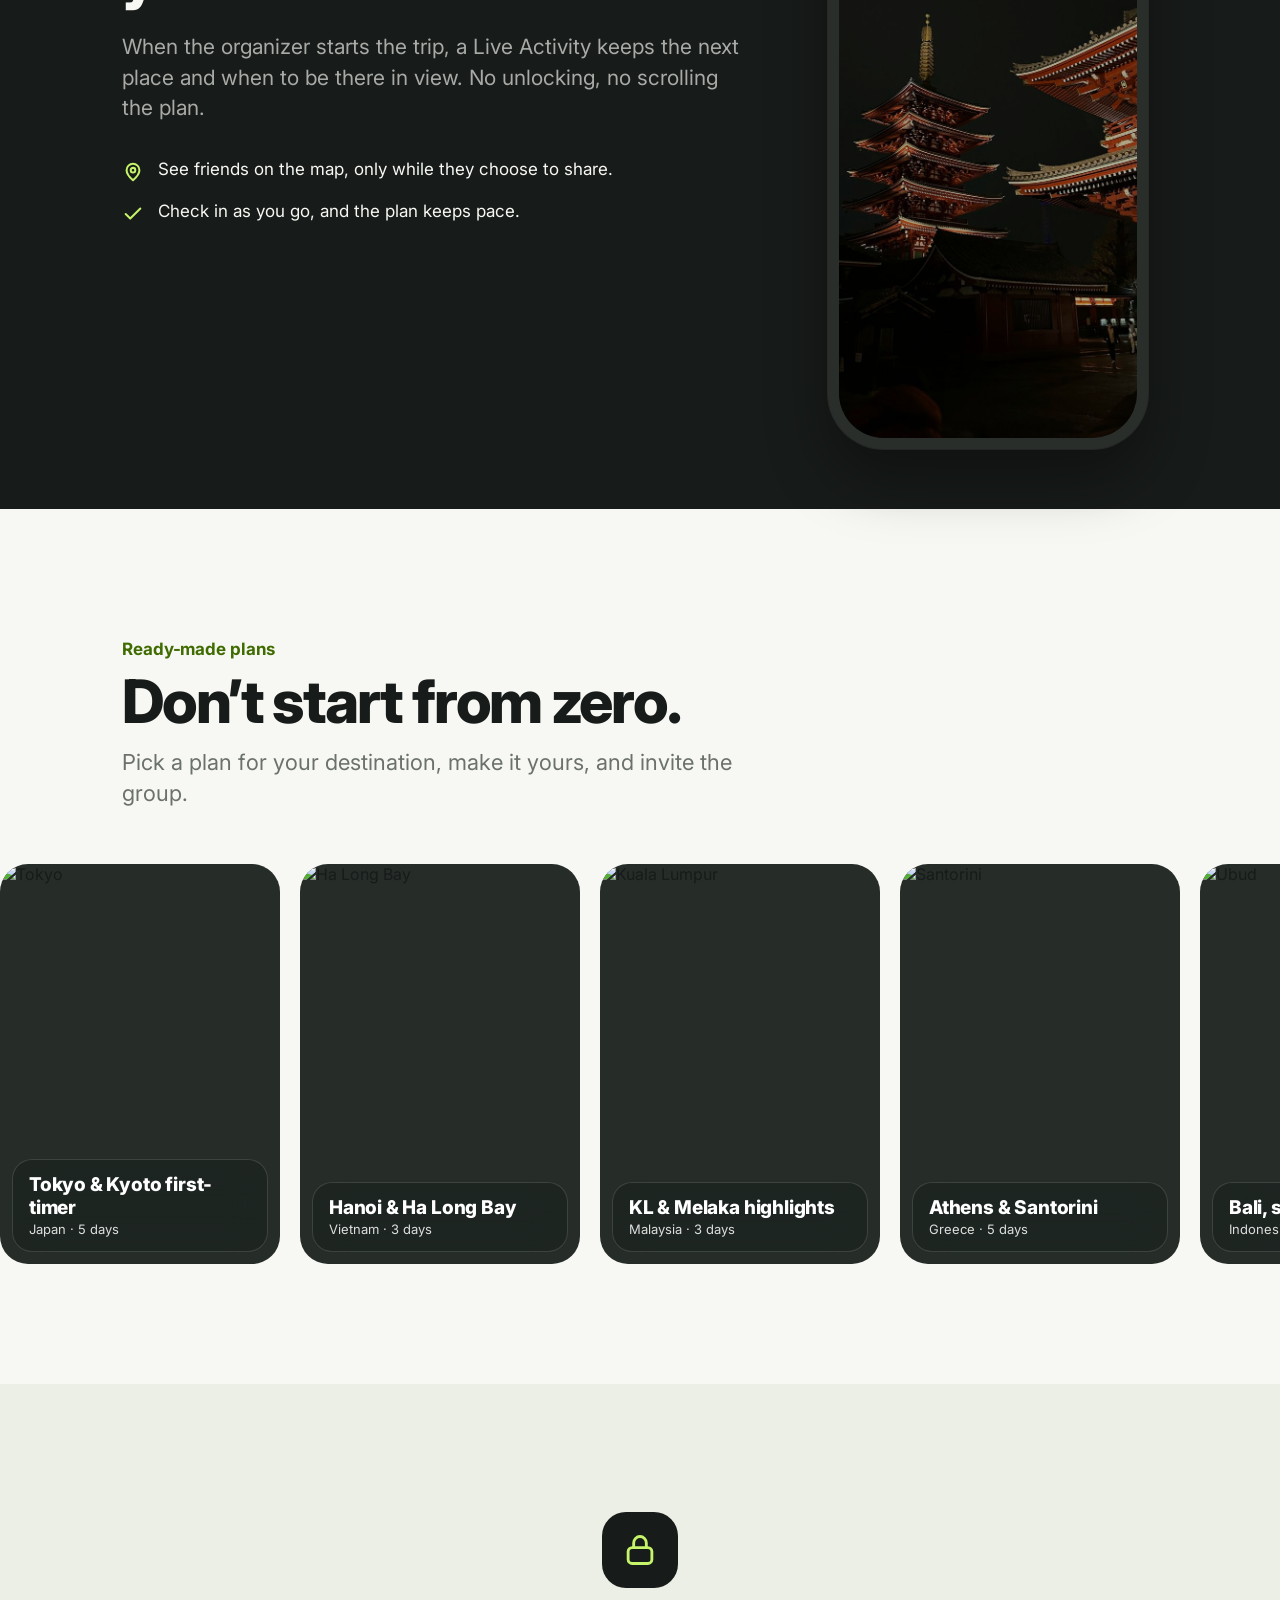
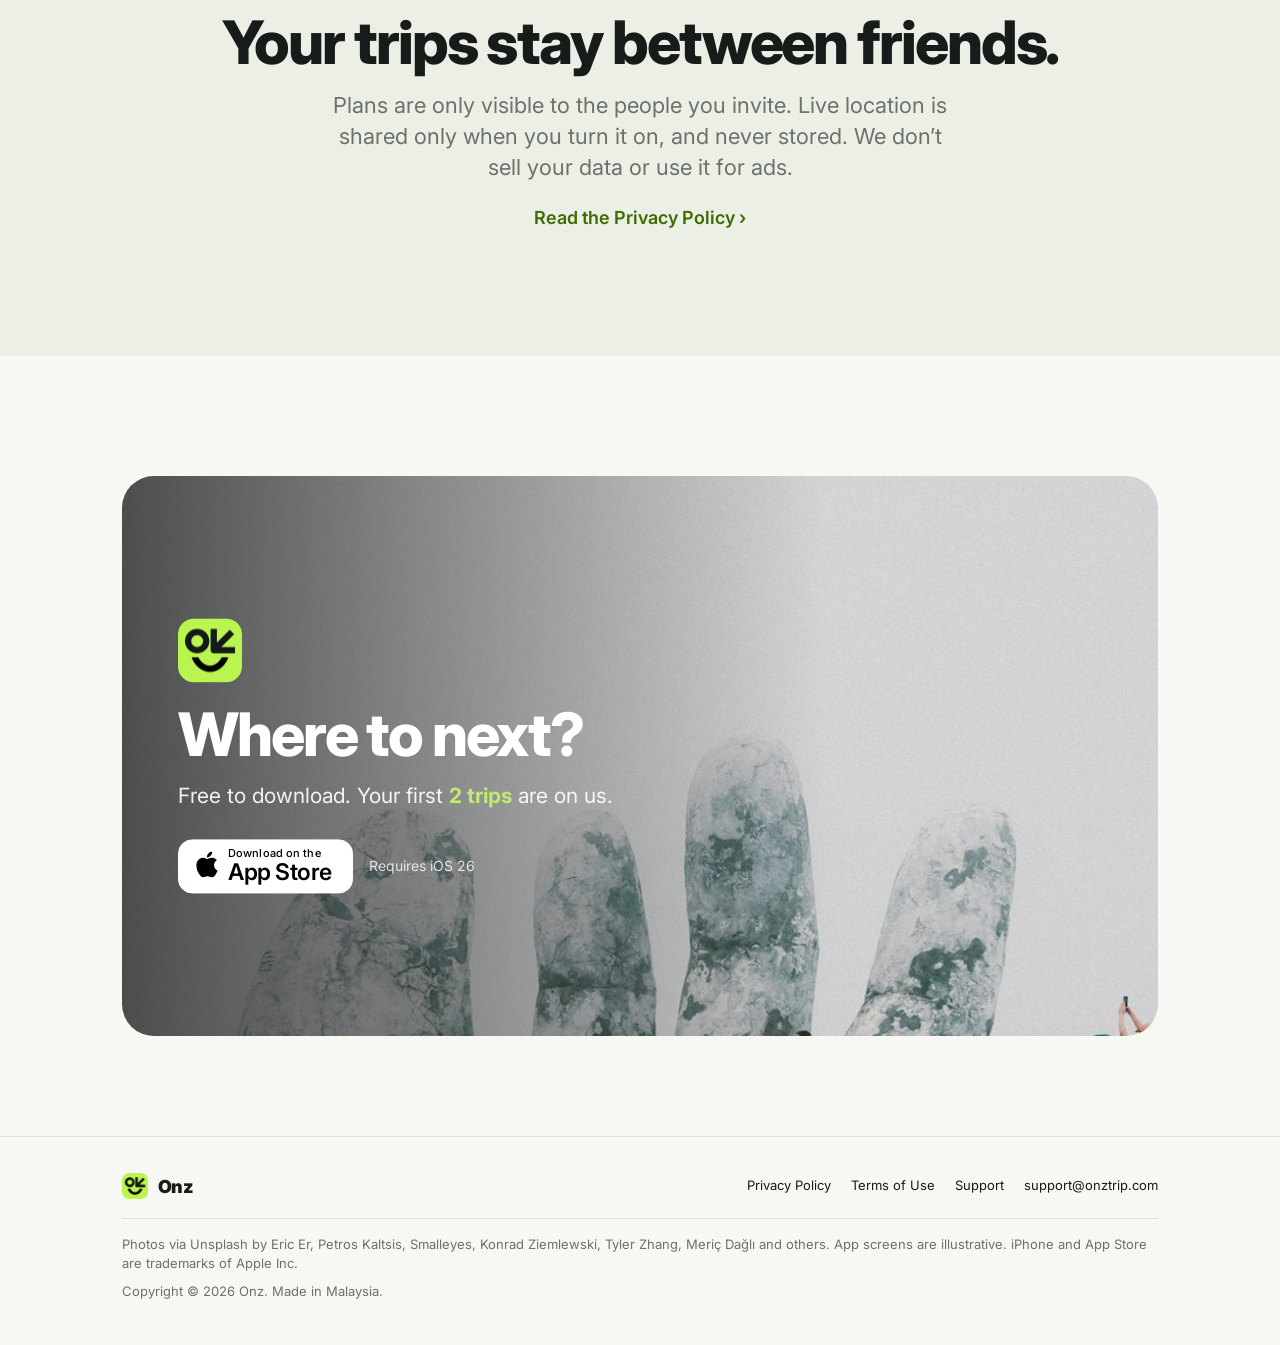
==== commit d51fc646: "Add How it works section and a branded link-preview image - Three steps: save places together, tap P" ====
--- a/index.html
+++ b/index.html
@@ -12,13 +12,19 @@
 <meta property="og:site_name" content="Onz">
 <meta property="og:title" content="Onz — Plan it together.">
 <meta property="og:description" content="One shared trip plan for the whole group, with everyone editing live.">
-<meta property="og:image" content="https://onztrip.com/images/santorini.jpg">
+<meta property="og:image" content="https://onztrip.com/images/og.png">
+<meta property="og:image:width" content="1200">
+<meta property="og:image:height" content="630">
+<meta property="og:image:alt" content="Onz — Plan it together. One shared trip plan for the whole group.">
 <meta property="og:url" content="https://onztrip.com/">
 <meta name="twitter:card" content="summary_large_image">
+<meta name="twitter:image" content="https://onztrip.com/images/og.png">
 <link rel="canonical" href="https://onztrip.com/">
-<link rel="icon" href="favicon.ico?v=4" sizes="any">
-<link rel="icon" type="image/png" href="favicon.png?v=4">
-<link rel="apple-touch-icon" href="apple-touch-icon.png?v=4">
+<link rel="icon" href="/favicon.ico?v=5" sizes="any">
+<link rel="icon" type="image/png" sizes="192x192" href="/favicon-192.png?v=5">
+<link rel="icon" type="image/png" sizes="96x96" href="/favicon-96.png?v=5">
+<link rel="apple-touch-icon" href="/apple-touch-icon.png?v=5">
+<link rel="manifest" href="/site.webmanifest">
 <script>document.documentElement.classList.add('js')</script>
 <link rel="preconnect" href="https://fonts.googleapis.com">
 <link rel="preconnect" href="https://fonts.gstatic.com" crossorigin>
@@ -104,6 +110,17 @@
 @media (prefers-color-scheme: dark){.card.dark{background:#0F1311;border-color:var(--line)}.tile{background:var(--card);border:1px solid var(--line)}}
 .vote{display:inline-flex;align-items:center;gap:6px;height:36px;padding:0 12px;border-radius:18px;font-size:14px;font-weight:700;background:var(--chip);color:var(--text)}
 
+/* how it works */
+.steps{display:grid;grid-template-columns:repeat(3,minmax(0,1fr));gap:20px;margin-top:56px}
+.step{background:var(--card);border:1px solid var(--line);border-radius:30px;padding:30px;display:flex;flex-direction:column;gap:18px}
+.num{width:36px;height:36px;border-radius:50%;background:var(--lime);color:var(--ink);font-weight:900;font-size:16px;display:grid;place-items:center}
+.step h3{margin:0;font-size:24px;line-height:1.15;font-weight:800;letter-spacing:-.02em}
+.step p{margin:0;font-size:16px;line-height:1.45;color:var(--muted)}
+.mini{margin-top:auto;background:var(--bg);border-radius:18px;padding:14px;display:flex;flex-direction:column;gap:8px;font-size:14px;font-weight:700}
+.mini .row{display:flex;align-items:center;gap:10px;background:var(--card);border:1px solid var(--line);border-radius:12px;padding:8px 10px}
+.mini .dot{width:10px;height:10px;border-radius:50%;flex-shrink:0}
+.mini .who{margin-left:auto;width:20px;height:20px;border-radius:50%;display:grid;place-items:center;font-size:10px;font-weight:800;color:var(--ink)}
+@media (max-width:900px){.steps{grid-template-columns:minmax(0,1fr)}}
 /* plans marquee */
 .marquee{margin-top:56px;width:100%;overflow:hidden}
 .track{display:flex;width:max-content;animation:marquee 140s linear infinite}
@@ -191,7 +208,7 @@
 <p class="lede intro" style="--d: 240ms; max-width: 640px; margin-left: auto; margin-right: auto">One shared plan for the whole group. Days, places and times on a map, with everyone editing live.</p>
 <div class="hero-cta intro" style="--d: 360ms">
 <a class="asb" href="#download" aria-label="Download on the App Store"><svg viewBox="0 0 24 24" aria-hidden="true"><path fill="currentColor" d="M12.152 6.896c-.948 0-2.415-1.078-3.96-1.04-2.04.027-3.91 1.183-4.961 3.014-2.117 3.675-.546 9.103 1.519 12.09 1.013 1.454 2.208 3.09 3.792 3.039 1.52-.065 2.09-.987 3.935-.987 1.831 0 2.35.987 3.96.948 1.637-.026 2.676-1.48 3.676-2.948 1.156-1.688 1.636-3.325 1.662-3.415-.039-.013-3.182-1.221-3.22-4.857-.026-3.04 2.48-4.494 2.597-4.559-1.429-2.09-3.623-2.324-4.39-2.376-2-.156-3.675 1.09-4.61 1.09zM15.53 3.83c.843-1.012 1.4-2.427 1.245-3.83-1.207.052-2.662.805-3.532 1.818-.78.896-1.454 2.338-1.273 3.714 1.338.104 2.715-.688 3.559-1.701"/></svg><span><small>Download on the</small>App Store</span></a>
-<a class="more" href="#features">See how it works ›</a>
+<a class="more" href="#how">See how it works ›</a>
 </div>
 
 <div class="phones">
@@ -293,6 +310,50 @@
 <div style="position: absolute; top: 60px; left: 0; right: 0; text-align: center; color: #fff; padding: 0 24px">
 <h2 class="h2 reveal">No more group chat chaos.</h2>
 <p style="margin: 14px auto 0; max-width: 560px; font-size: 21px; line-height: 1.4; opacity: 0.92">Ideas, links and “we should go here” all land in one plan everyone can see.</p>
+</div>
+</div>
+</section>
+
+<!-- How it works -->
+<section id="how" class="band" style="padding-bottom: 0">
+<div class="wrap">
+<p class="eyebrow reveal">How it works</p>
+<h2 class="h2 reveal">From group chat to a plan in three steps.</h2>
+<div class="steps">
+
+<div class="step reveal">
+<div class="num">1</div>
+<div><h3>Save places together</h3><p style="margin-top: 8px">Everyone adds the spots they want to go to one shared list. No more scrolling back through the chat.</p></div>
+<div class="mini">
+<div class="row"><span class="dot" style="background: var(--peri)"></span>Night market<span class="who" style="background: var(--rose)">M</span></div>
+<div class="row"><span class="dot" style="background: var(--peri)"></span>Old Town Café<span class="who" style="background: var(--violet)">J</span></div>
+<div class="row"><span class="dot" style="background: var(--peri)"></span>Hilltop lookout<span class="who" style="background: var(--tangerine)">A</span></div>
+</div>
+</div>
+
+<div class="step reveal">
+<div class="num">2</div>
+<div><h3>Tap “Plan my days”</h3><p style="margin-top: 8px">Onz puts nearby places on the same day, in the shortest route. Move anything you like, and vote on the rest.</p></div>
+<div class="mini">
+<div class="row"><span class="dot" style="background: var(--peri-deep)"></span>Day 1<span style="margin-left: auto; color: var(--muted); font-weight: 600">3 places</span></div>
+<div class="row"><span class="dot" style="background: var(--tangerine)"></span>Day 2<span style="margin-left: auto; color: var(--muted); font-weight: 600">2 places</span></div>
+<div class="row"><span class="dot" style="background: var(--jade)"></span>Day 3<span style="margin-left: auto; color: var(--muted); font-weight: 600">2 places</span></div>
+</div>
+</div>
+
+<div class="step reveal">
+<div class="num">3</div>
+<div><h3>Go live on the day</h3><p style="margin-top: 8px">Start the trip and follow what’s next from your Lock Screen. Check in as you go.</p></div>
+<div class="mini" style="background: var(--ink); color: var(--soft)">
+<div style="display: flex; align-items: center; gap: 10px">
+<span style="width: 30px; height: 30px; border-radius: 50%; background: var(--lime); flex-shrink: 0; display: grid; place-items: center"><svg width="15" height="15" viewBox="0 0 24 24" fill="none" stroke="#171B19" stroke-width="2.6" stroke-linecap="round" stroke-linejoin="round" aria-hidden="true"><circle cx="13" cy="4" r="1.6"></circle><path d="m9 20 3-6 3 3v4"></path><path d="M7 11.5 10 9l3 1.5 2.5 3"></path></svg></span>
+<span style="flex: 1; min-width: 0"><span style="display: block; font-size: 10px; letter-spacing: .04em; color: rgba(247,248,243,.6)">LIVE · DAY 1 OF 3</span>Next: Old Town Café</span>
+<span style="color: var(--lime); font-weight: 900">9:30</span>
+</div>
+<div style="height: 5px; border-radius: 3px; background: rgba(255,255,255,.2)"><div style="width: 55%; height: 5px; border-radius: 3px; background: var(--lime)"></div></div>
+</div>
+</div>
+
 </div>
 </div>
 </section>
